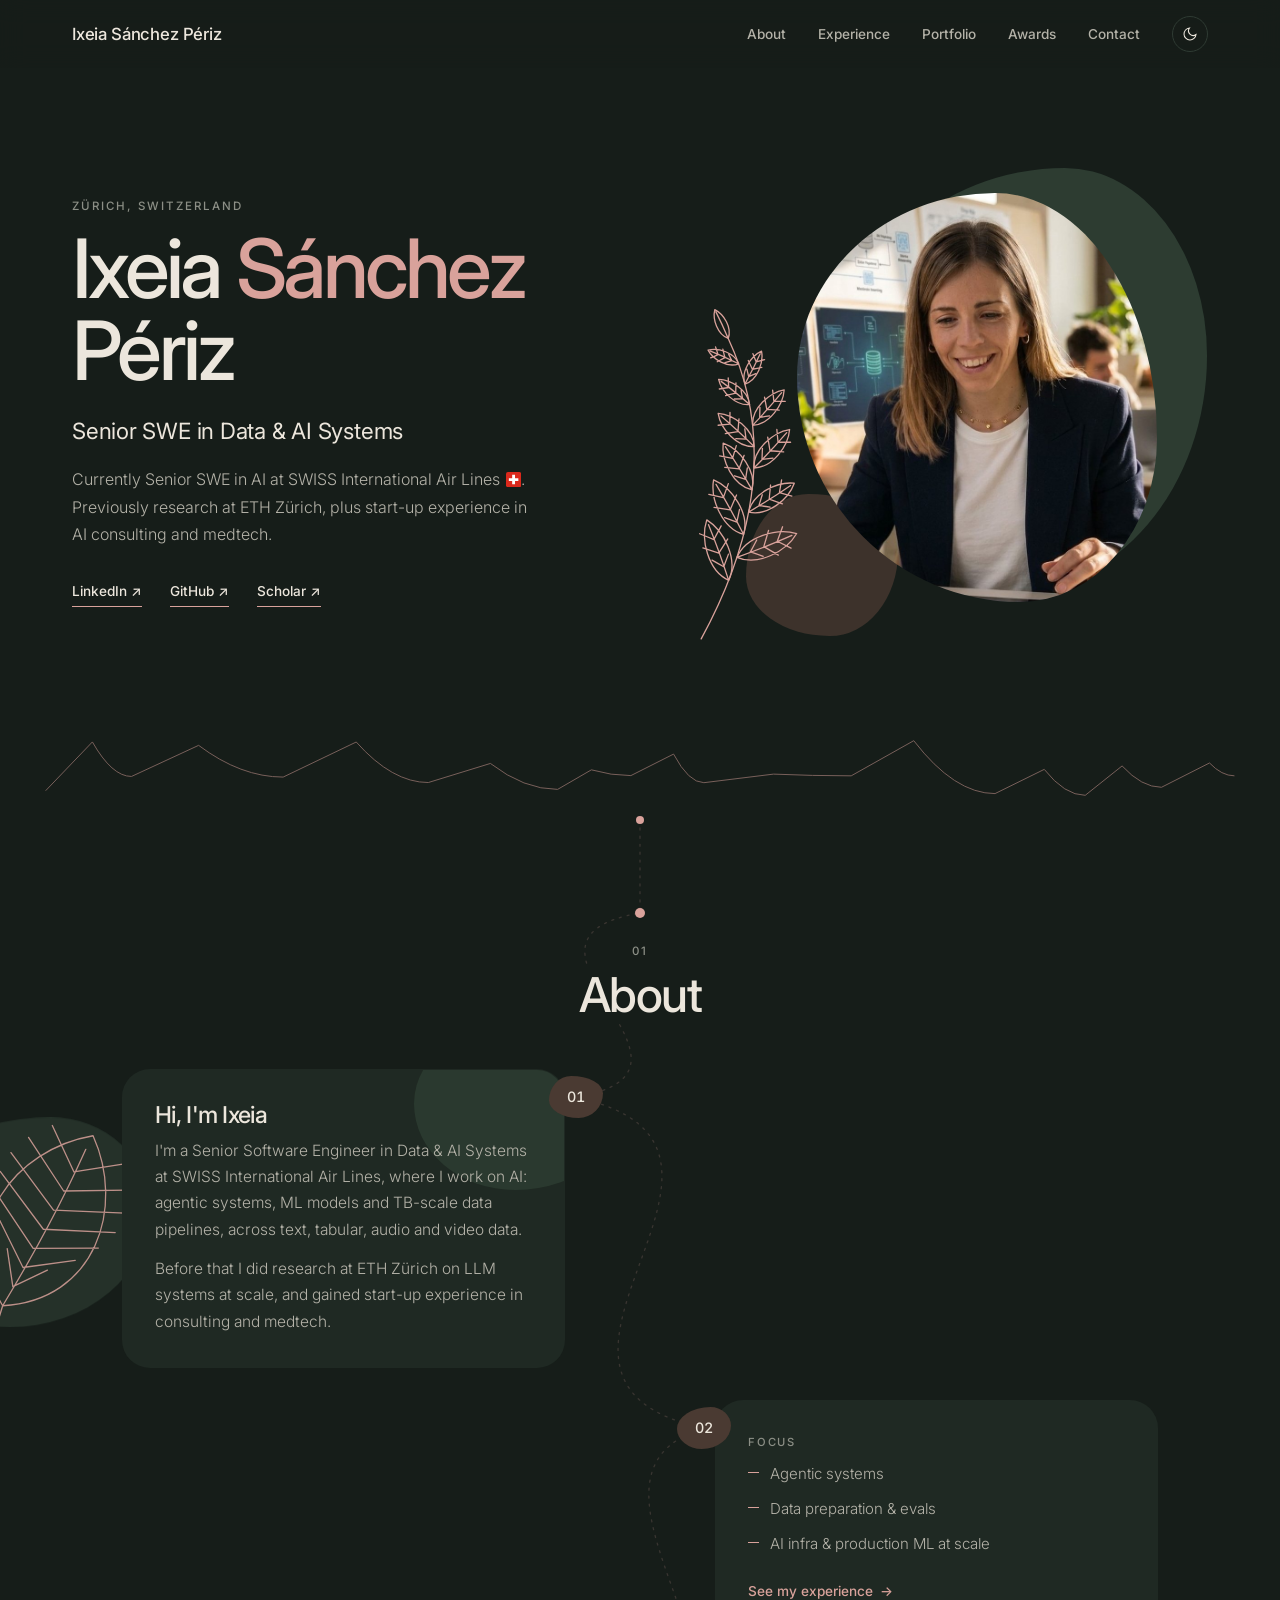
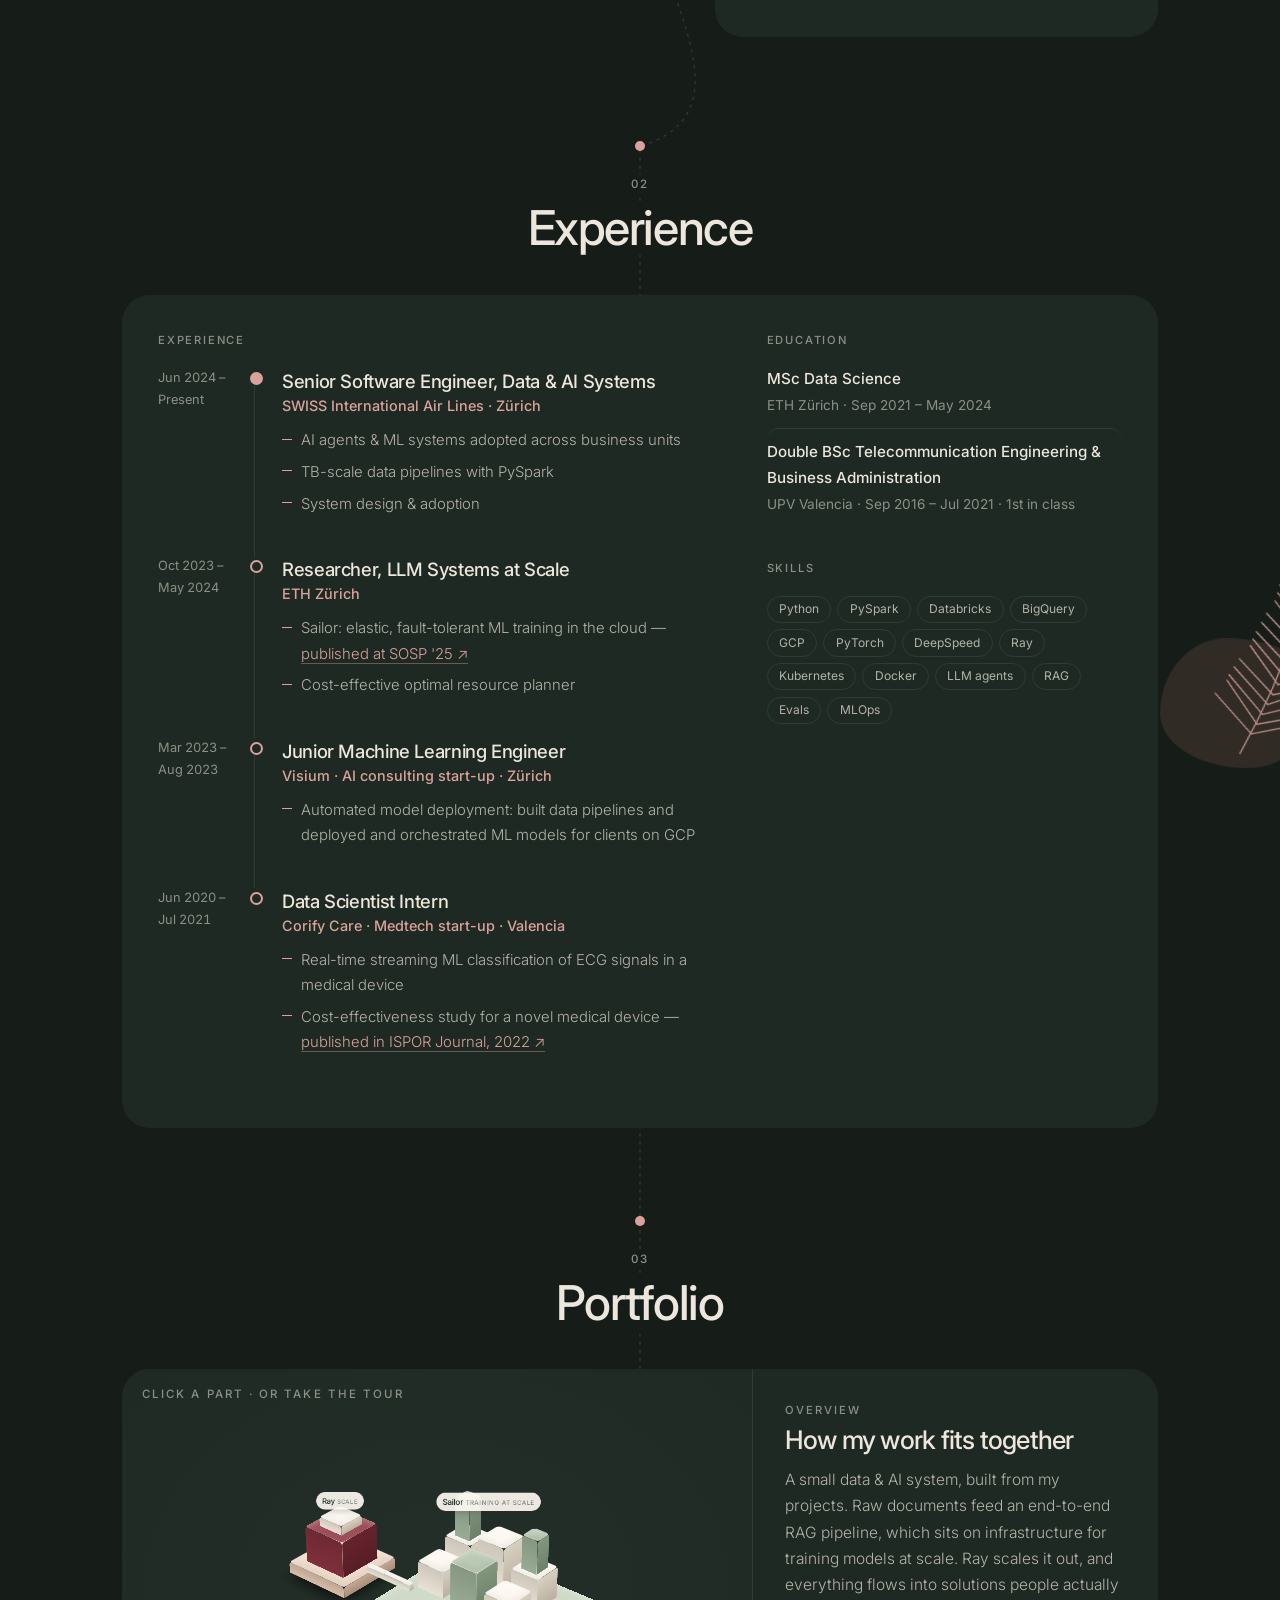
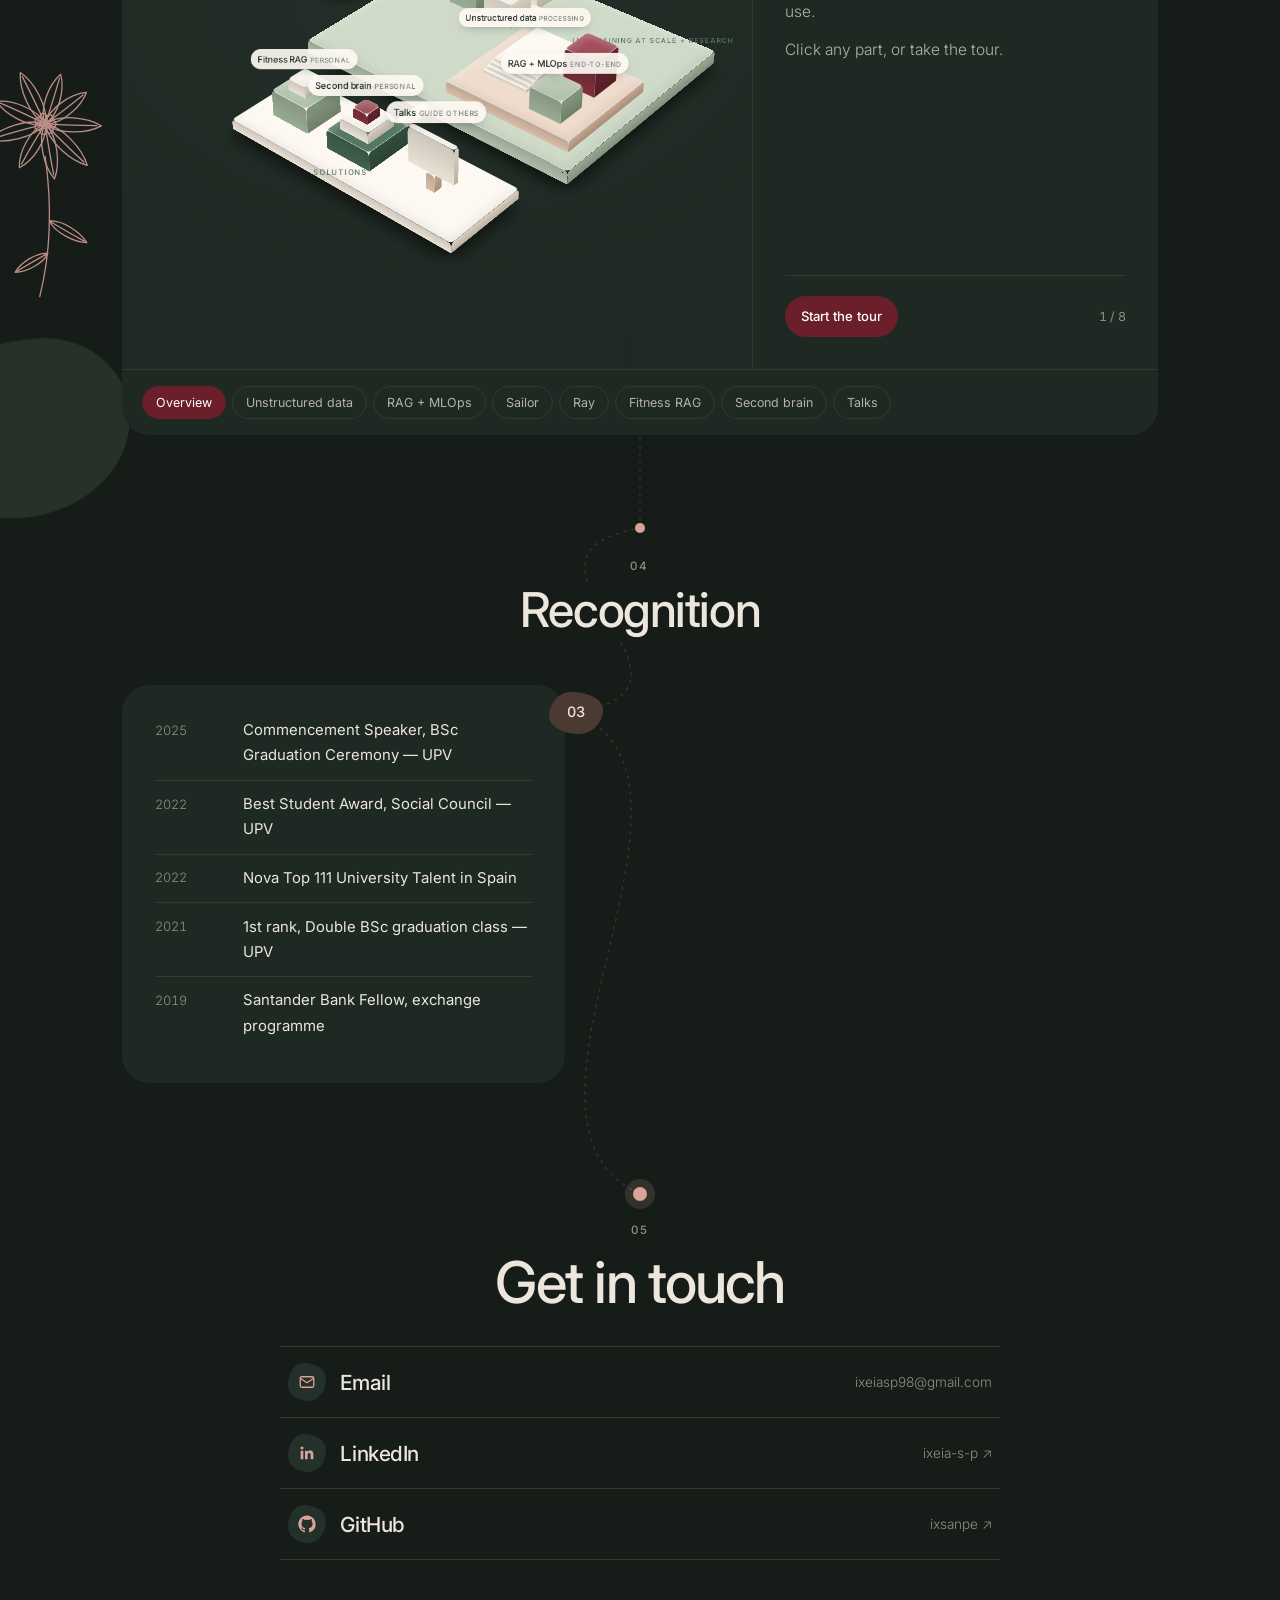
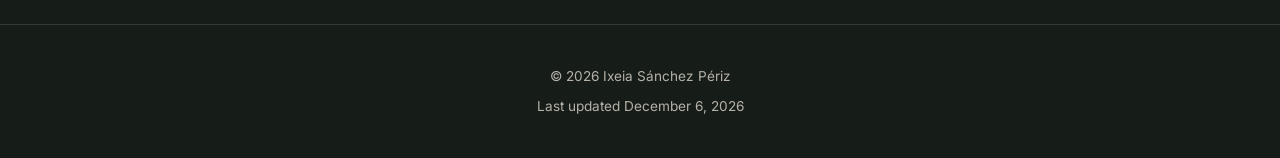
==== index.html @ 3aa832a2 "Use desk photo as profile picture Co-Authored-By: Claude Opus 5.5 <noreply@anthropic.com> Claude-Ses" ====
<!DOCTYPE html>
<html lang="en">
<head>
    <meta charset="UTF-8">
    <meta name="viewport" content="width=device-width, initial-scale=1.0">
    <title>Ixeia Sánchez Périz</title>
    <meta name="description" content="Ixeia Sánchez Périz — Senior Data & AI Engineer. Projects, talks and recognition.">
    <link rel="icon" href="data:image/svg+xml,<svg xmlns='http://www.w3.org/2000/svg' viewBox='0 0 100 100'><rect width='100' height='100' rx='24' fill='%23f1ece4'/><path d='M10 70 Q30 30 50 45 T90 30' fill='none' stroke='%236b1f2a' stroke-width='5' stroke-linecap='round'/><ellipse cx='62' cy='68' rx='22' ry='16' fill='%23b9c7b4'/></svg>">
    <script>
        (function () {
            var t = null;
            try { t = localStorage.getItem('theme'); } catch (e) {}
            if (!t) t = 'dark';
            document.documentElement.setAttribute('data-theme', t);
            document.documentElement.classList.add('js');
        })();
    </script>
    <link rel="stylesheet" href="style.css">
    <link rel="stylesheet" href="system.css">
    <style>
        html, body { overflow-x: clip; }

        /* ---------- Nav ---------- */
        nav ul {
            list-style: none;
            display: flex;
            gap: 2rem;
            align-items: center;
        }

        nav ul a {
            text-decoration: none;
            color: var(--text-muted);
            font-size: 0.85rem;
            font-weight: 500;
            transition: color 0.3s;
        }

        nav ul a:hover { color: var(--accent); }

        .nav-right { display: flex; align-items: center; gap: 2rem; }

        /* ---------- Hero ---------- */
        .hero {
            position: relative;
            max-width: 1200px;
            margin: 0 auto;
            min-height: max(600px, min(92vh, 820px));
            padding: 7.5rem 2rem 8.5rem;
            display: grid;
            grid-template-columns: 1.15fr 0.85fr;
            align-items: center;
            gap: 3rem;
        }

        .hero-text { position: relative; z-index: 2; }

        .hero h1 {
            font-size: clamp(2.8rem, 6.4vw, 5.4rem);
            line-height: 1;
            letter-spacing: -0.045em;
            margin: 0.75rem 0 1.25rem;
        }

        .hero h1 em {
            font-style: normal;
            color: var(--accent);
        }

        .hero .tagline {
            font-size: clamp(1.15rem, 2vw, 1.4rem);
            font-weight: 400;
            color: var(--text);
            margin-bottom: 1rem;
            letter-spacing: -0.01em;
        }

        .flag-ch {
            width: 0.95em;
            height: 0.95em;
            vertical-align: -0.12em;
            margin-left: 0.1em;
        }

        .hero .intro {
            max-width: 460px;
            color: var(--text-muted);
            font-weight: 300;
            margin-bottom: 2rem;
        }

        .text-links {
            display: flex;
            flex-wrap: wrap;
            gap: 0.5rem 1.75rem;
        }

        .text-links a {
            font-size: 0.85rem;
            font-weight: 500;
            text-decoration: none;
            color: var(--text);
            padding-bottom: 3px;
            border-bottom: 1px solid var(--accent);
            transition: color 0.3s, padding 0.3s var(--ease);
        }

        .text-links a:hover { color: var(--accent); padding-bottom: 6px; }

        .portrait-wrap {
            position: relative;
            justify-self: center;
            width: min(360px, 100%);
            aspect-ratio: 0.88;
        }

        .portrait-wrap .blob.back { inset: -6% -14% 4% 10%; }
        .portrait-wrap .blob.sand { width: 42%; height: 34%; left: -14%; bottom: -6%; }

        .portrait {
            position: relative;
            z-index: 1;
            width: 100%;
            height: 100%;
            object-fit: cover;
            object-position: center 35%;
            border-radius: var(--blob-c);
        }

        .portrait-wrap .botanical { z-index: 2; left: -30%; bottom: -8%; height: 82%; }

        .hero-ridge {
            position: absolute;
            left: 0;
            right: 0;
            bottom: 1.25rem;
            height: 64px;
            width: 100%;
            color: var(--line);
            opacity: 0.5;
        }

        /* ---------- Trail ---------- */
        .trail {
            position: relative;
            max-width: 1100px;
            margin: 0 auto;
            padding: 1rem 2rem 2rem;
        }

        .trail-svg {
            position: absolute;
            inset: 0;
            width: 100%;
            height: 100%;
            pointer-events: none;
            overflow: visible;
            z-index: 0;
        }

        .trail-ghost { fill: none; stroke: var(--line); stroke-opacity: 0.18; stroke-width: 1.3; stroke-dasharray: 2 6; stroke-linecap: round; }
        .trail-line { fill: none; stroke: var(--line); stroke-width: 1.5; stroke-linecap: round; }
        .trail-tip { fill: var(--line); }

        /* Section header */
        .stage {
            position: relative;
            z-index: 1;
            text-align: center;
            padding: 4.5rem 0 2rem;
        }

        .stage .pin {
            display: block;
            width: 10px;
            height: 10px;
            margin: 0 auto 1.1rem;
            border-radius: 50%;
            background: var(--line);
        }

        .stage .eyebrow,
        .stage h2 {
            background: var(--bg);
            padding: 0 0.75rem;
            position: relative;
        }

        .stage .eyebrow { display: inline-block; margin-bottom: 0.4rem; }

        .stage h2 {
            display: table;
            margin: 0 auto;
            font-size: clamp(2.1rem, 4vw, 3rem);
        }

        /* Waypoints */
        .waypoint {
            position: relative;
            z-index: 1;
            display: grid;
            grid-template-columns: 1fr 1fr;
            column-gap: 150px;
            margin: 1rem 0 2rem;
        }

        .waypoint .card { grid-column: 1; }
        .waypoint.right .card { grid-column: 2; }

        .waypoint .pin {
            position: absolute;
            top: 1.75rem;
            left: calc(50% - 64px);
            transform: translate(-50%, -50%);
            width: 54px;
            height: 42px;
            display: flex;
            align-items: center;
            justify-content: center;
            background: var(--shape-sand);
            border-radius: var(--blob-b);
            font-size: 0.9rem;
            font-weight: 500;
            font-variant-numeric: tabular-nums;
            color: var(--text);
            z-index: 2;
            transition: background-color 0.5s, transform 0.5s var(--ease);
        }

        .waypoint.right .pin { left: calc(50% + 64px); border-radius: var(--blob-a); }

        .waypoint .pin.reached {
            background: var(--shape-sage);
            transform: translate(-50%, -50%) rotate(-6deg);
        }

        .card {
            position: relative;
            background: var(--surface);
            border: 1px solid transparent;
            border-radius: var(--radius-lg);
            padding: 2rem;
            --rx: 0deg;
            --ry: 0deg;
            --lift: 0px;
            transform: perspective(1000px) rotateX(var(--rx)) rotateY(var(--ry)) translateY(var(--lift));
            transition: border-color 0.4s, box-shadow 0.5s var(--ease), transform 0.5s var(--ease), opacity 0.9s var(--ease), filter 0.9s var(--ease);
            will-change: transform;
        }

        /* Hover: lift, tilt toward the cursor (JS sets --rx/--ry), soft spotlight */
        .card::after {
            content: "";
            position: absolute;
            inset: 0;
            border-radius: inherit;
            pointer-events: none;
            background: radial-gradient(380px circle at var(--mx, 50%) var(--my, 0%), color-mix(in srgb, var(--shape-sage) 45%, transparent), transparent 65%);
            opacity: 0;
            transition: opacity 0.4s;
            z-index: 0;
        }

        .card > *:not(.blob) { position: relative; z-index: 1; }

        .card:hover {
            --lift: -6px;
            border-color: var(--border);
            box-shadow: 0 18px 40px -18px rgba(31, 45, 36, 0.25);
        }

        [data-theme="dark"] .card:hover { box-shadow: 0 18px 40px -18px rgba(0, 0, 0, 0.6); }
        .card:hover::after { opacity: 1; }

        .card.feature .blob { transition: transform 1.2s var(--ease); }
        .card.feature:hover .blob { transform: translate(-18px, 14px) scale(1.12) rotate(-8deg); }

        .card img { transition: transform 0.8s var(--ease), filter 0.6s; }
        .card:hover img { transform: scale(1.025); }

        .tech-tag { transition: border-color 0.3s, color 0.3s, transform 0.3s var(--ease); }
        .tech-tag:hover { border-color: var(--accent) !important; color: var(--accent) !important; transform: translateY(-2px); }

        .waypoint:hover .pin { transform: translate(-50%, -50%) scale(1.15) rotate(8deg); }

        /* Scroll: cards glide in from their side, then their content follows */
        .js .waypoint .card {
            opacity: 0;
            filter: blur(6px);
            transform: perspective(1000px) translate3d(-70px, 30px, 0) rotate(-2.5deg);
        }

        .js .waypoint.right .card { transform: perspective(1000px) translate3d(70px, 30px, 0) rotate(2.5deg); }

        .js .waypoint.in-view .card {
            opacity: 1;
            filter: none;
            transform: perspective(1000px) rotateX(var(--rx)) rotateY(var(--ry)) translateY(var(--lift));
        }

        .js .waypoint .card > *:not(.blob) {
            opacity: 0;
            transform: translateY(14px);
            transition: opacity 0.7s var(--ease), transform 0.7s var(--ease);
        }

        .js .waypoint.in-view .card > *:not(.blob) { opacity: 1; transform: none; }
        .js .waypoint.in-view .card > *:nth-child(2) { transition-delay: 0.15s; }
        .js .waypoint.in-view .card > *:nth-child(3) { transition-delay: 0.22s; }
        .js .waypoint.in-view .card > *:nth-child(4) { transition-delay: 0.29s; }
        .js .waypoint.in-view .card > *:nth-child(5) { transition-delay: 0.36s; }
        .js .waypoint.in-view .card > *:nth-child(n+6) { transition-delay: 0.43s; }

        /* Pin pops when the line reaches it */
        @keyframes pop {
            0% { transform: translate(-50%, -50%) scale(1); }
            45% { transform: translate(-50%, -50%) scale(1.35) rotate(-10deg); }
            100% { transform: translate(-50%, -50%) rotate(-6deg); }
        }

        .waypoint .pin.reached { animation: pop 0.6s var(--ease); }

        .stage h2, .summit h2 { transition: letter-spacing 1s var(--ease), opacity 1s var(--ease); }
        .js .stage:not(.in-view) h2, .js .summit:not(.in-view) h2 { opacity: 0; letter-spacing: 0.05em; }

        /* Margin plants sway gently; JS adds parallax via `translate` */
        @keyframes sway { 0%, 100% { rotate: -2deg; } 50% { rotate: 2.5deg; } }
        .trail > .botanical { animation: sway 7s ease-in-out infinite; transform-origin: 50% 100%; }
        .trail > .botanical:nth-of-type(odd) { animation-duration: 9s; animation-delay: -3s; }
        .portrait-wrap .botanical { animation: sway 8s ease-in-out infinite; transform-origin: 50% 100%; }
        .trail > .blob, .trail > .botanical { will-change: translate; }

        .card-top {
            display: flex;
            flex-wrap: wrap;
            justify-content: space-between;
            align-items: center;
            gap: 0.5rem;
            margin-bottom: 0.6rem;
        }

        .card-top .eyebrow { margin: 0; }

        .card h3 {
            font-size: 1.45rem;
            margin-bottom: 0.6rem;
        }

        .card p {
            color: var(--text-muted);
            font-weight: 300;
            font-size: 0.97rem;
        }

        .card p + p { margin-top: 0.8rem; }
        .card p.eyebrow { font-size: 0.7rem; font-weight: 500; color: var(--text-subtle); margin-bottom: 0.5rem; }
        .card strong { color: var(--text); font-weight: 500; }

        .card h4 {
            font-size: 0.7rem;
            font-weight: 500;
            letter-spacing: 0.16em;
            text-transform: uppercase;
            color: var(--text-subtle);
            margin: 1.25rem 0 0.25rem;
        }

        .card h4:first-child { margin-top: 0; }

        .card ul { list-style: none; }

        .card ul li {
            position: relative;
            padding: 0.3rem 0 0.3rem 1.4rem;
            color: var(--text-muted);
            font-weight: 300;
            font-size: 0.94rem;
        }

        .card ul li::before {
            content: "";
            position: absolute;
            left: 0;
            top: 1rem;
            width: 0.7rem;
            height: 1px;
            background: var(--accent);
        }

        .card img {
            display: block;
            width: 100%;
            aspect-ratio: 16 / 9;
            object-fit: cover;
            border-radius: var(--radius-md);
            margin-bottom: 1.1rem;
        }

        .card.feature { overflow: hidden; }

        .card.feature .blob {
            width: 220px;
            height: 180px;
            right: -70px;
            top: -60px;
            opacity: 0.55;
        }

        .card.feature > *:not(.blob) { position: relative; z-index: 1; }

        .tech-tags { display: flex; flex-wrap: wrap; gap: 0.45rem; margin: 1.1rem 0; }
        .tech-tag { padding: 0.15rem 0.75rem; font-size: 0.75rem; }

        .card-links { display: flex; flex-wrap: wrap; gap: 1.5rem; }

        .read-more {
            display: inline-flex;
            align-items: center;
            gap: 0.45rem;
            font-size: 0.85rem;
            font-weight: 500;
            text-decoration: none;
            color: var(--accent);
            transition: gap 0.3s var(--ease);
        }

        .read-more:hover { gap: 0.8rem; }

        .video-thumb { position: relative; display: block; }

        .video-thumb .play {
            position: absolute;
            top: calc(50% - 0.55rem);
            left: 50%;
            transform: translate(-50%, -50%);
            width: 54px;
            height: 54px;
            border-radius: 50%;
            background: color-mix(in srgb, var(--cream-50) 88%, transparent);
            display: flex;
            align-items: center;
            justify-content: center;
            color: var(--wine-700);
        }

        .log { list-style: none; }

        .card .log li {
            display: grid;
            grid-template-columns: 76px 1fr;
            gap: 0.75rem;
            padding: 0.7rem 0;
            border-top: 1px solid var(--border);
            font-size: 0.93rem;
        }

        .card .log li:first-child { border-top: none; padding-top: 0; }
        .card .log li::before { display: none; }
        .log time { font-size: 0.8rem; color: var(--text-subtle); font-variant-numeric: tabular-nums; padding-top: 0.1rem; }
        .log span { color: var(--text); font-weight: 400; }

        /* Margin decorations */
        .trail > .blob { opacity: 0.5; }
        .trail > .botanical { opacity: 0.85; }

        /* ---------- Contact ---------- */
        .summit {
            position: relative;
            z-index: 1;
            max-width: 720px;
            margin: 0 auto;
            padding: 4.5rem 0 2rem;
            text-align: center;
        }

        .summit .pin {
            display: block;
            width: 14px;
            height: 14px;
            margin: 0 auto 1.25rem;
            border-radius: 50%;
            background: var(--line);
            box-shadow: 0 0 0 8px color-mix(in srgb, var(--line) 15%, transparent);
        }

        .summit h2 {
            font-size: clamp(2.4rem, 5vw, 3.6rem);
            display: table;
            margin: 0 auto 2rem;
            background: var(--bg);
            padding: 0 0.75rem;
        }

        .contact-list {
            list-style: none;
            text-align: left;
            border-top: 1px solid var(--border);
        }

        .contact-list a {
            display: flex;
            justify-content: space-between;
            align-items: baseline;
            gap: 1rem;
            padding: 1rem 0.5rem;
            border-bottom: 1px solid var(--border);
            text-decoration: none;
            color: var(--text);
            transition: padding 0.4s var(--ease), color 0.3s;
        }

        .contact-list a:hover { padding-left: 1.25rem; color: var(--accent); }
        .contact-list .c-icon {
            width: 38px;
            height: 38px;
            flex-shrink: 0;
            display: inline-flex;
            align-items: center;
            justify-content: center;
            border-radius: var(--blob-b);
            background: var(--shape-sage-soft);
            color: var(--accent);
            transition: transform 0.4s var(--ease), background-color 0.3s, color 0.3s;
        }

        .contact-list .c-icon svg { width: 18px; height: 18px; }
        .contact-list a:hover .c-icon { transform: rotate(-8deg) scale(1.08); background: var(--accent); color: var(--bg); }
        .contact-list a { align-items: center; }

        .contact-list .c-label {
            display: inline-flex;
            align-items: center;
            gap: 0.9rem; font-size: 1.3rem; font-weight: 500; letter-spacing: -0.02em; }
        .contact-list .meta { font-size: 0.85rem; color: var(--text-subtle); font-weight: 300; }

        /* ---------- Experience (CV) ---------- */
        .cv {
            position: relative;
            z-index: 1;
            display: grid;
            grid-template-columns: minmax(0, 1.6fr) minmax(240px, 1fr);
            gap: 2.5rem;
            background: var(--surface);
            border-radius: var(--radius-lg);
            padding: 2.25rem;
            margin: 0.5rem 0 1rem;
        }

        .cv h4 {
            font-size: 0.7rem;
            font-weight: 500;
            letter-spacing: 0.16em;
            text-transform: uppercase;
            color: var(--text-subtle);
            margin-bottom: 1rem;
        }

        .cv-side h4:not(:first-child) { margin-top: 2rem; }

        .timeline { list-style: none; position: relative; }

        .timeline > li {
            display: grid;
            grid-template-columns: 84px 1fr;
            gap: 1.25rem;
            position: relative;
            padding-bottom: 1.6rem;
        }

        .timeline > li::before {
            content: "";
            position: absolute;
            left: 96px;
            top: 0.55rem;
            bottom: -0.2rem;
            width: 1px;
            background: var(--border);
        }

        .timeline > li:last-child::before { display: none; }

        .timeline > li::after {
            content: "";
            position: absolute;
            left: 92px;
            top: 0.4rem;
            width: 9px;
            height: 9px;
            border-radius: 50%;
            background: var(--surface);
            border: 2px solid var(--line);
        }

        .timeline > li:first-child::after { background: var(--line); }

        .timeline .when {
            font-size: 0.8rem;
            color: var(--text-subtle);
            font-variant-numeric: tabular-nums;
            padding-top: 0.1rem;
        }

        .timeline .what { padding-left: 1.25rem; }
        .timeline h3 { font-size: 1.15rem; letter-spacing: -0.02em; margin-bottom: 0.15rem; }
        .timeline .org { color: var(--accent); font-size: 0.9rem; font-weight: 500; margin-bottom: 0.4rem; }

        .timeline ul { list-style: none; }

        .timeline ul li {
            position: relative;
            padding: 0.2rem 0 0.2rem 1.2rem;
            color: var(--text-muted);
            font-weight: 300;
            font-size: 0.93rem;
        }

        .timeline ul li::before {
            content: "";
            position: absolute;
            left: 0;
            top: 0.85rem;
            width: 0.6rem;
            height: 1px;
            background: var(--accent);
        }

        .cv-list { list-style: none; }
        .cv-list li { padding: 0.6rem 0; border-top: 1px solid var(--border); }
        .cv-list li:first-child { border-top: none; padding-top: 0; }
        .cv-list strong { display: block; font-weight: 500; font-size: 0.95rem; }
        .cv-list span { font-size: 0.85rem; color: var(--text-subtle); }

        .cv .tech-tags { display: flex; flex-wrap: wrap; gap: 0.4rem; }
        .cv .tech-tag { padding: 0.15rem 0.7rem; font-size: 0.75rem; }

        @media (max-width: 860px) {
            .cv { grid-template-columns: 1fr; padding: 1.5rem; gap: 1.5rem; margin-left: 3.25rem; }
            .timeline > li { grid-template-columns: 1fr; gap: 0.2rem; padding-left: 1.4rem; }
            .timeline > li::before { left: 4px; top: 0.6rem; }
            .timeline > li::after { left: 0; }
            .timeline .what { padding-left: 0; }
        }

        .timeline .org a, .timeline ul a { color: var(--accent); text-decoration: none; border-bottom: 1px solid color-mix(in srgb, var(--accent) 40%, transparent); }
        .timeline ul a:hover { border-bottom-color: var(--accent); }

        /* Experience motion: items reveal on scroll, react on hover */
        .timeline > li .what,
        .cv-list li {
            border-radius: 12px;
            transition: transform 0.45s var(--ease), background-color 0.4s;
        }

        .timeline > li .what { margin-left: -0.25rem; padding: 0.35rem 0.75rem 0.5rem 1.5rem; }

        .timeline > li:hover .what {
            transform: translateX(8px);
            background: color-mix(in srgb, var(--shape-sage-soft) 70%, transparent);
        }

        .timeline > li:hover h3 { color: var(--accent); }
        .timeline h3 { transition: color 0.3s; }

        .timeline > li::after { transition: transform 0.4s var(--ease), background-color 0.3s; }
        .timeline > li:hover::after { transform: scale(1.5); background: var(--line); }

        .cv-list li:hover { transform: translateX(6px); }
        .cv .tech-tag { transition: border-color 0.3s, color 0.3s, transform 0.3s var(--ease); }
        .cv .tech-tag:hover { border-color: var(--accent) !important; color: var(--accent) !important; transform: translateY(-2px); }

        .cv { transition: box-shadow 0.5s var(--ease); }
        .cv:hover { box-shadow: 0 18px 40px -22px rgba(0, 0, 0, 0.35); }

        .js .cv .timeline > li,
        .js .cv .cv-side > * {
            opacity: 0;
            transform: translateY(18px);
            transition: opacity 0.8s var(--ease), transform 0.8s var(--ease);
        }

        .js .cv.in-view .timeline > li,
        .js .cv.in-view .cv-side > * { opacity: 1; transform: none; }

        .js .cv.in-view .timeline > li:nth-child(2) { transition-delay: 0.12s; }
        .js .cv.in-view .timeline > li:nth-child(3) { transition-delay: 0.24s; }
        .js .cv.in-view .timeline > li:nth-child(4) { transition-delay: 0.36s; }
        .js .cv.in-view .cv-side > *:nth-child(2) { transition-delay: 0.2s; }
        .js .cv.in-view .cv-side > *:nth-child(3) { transition-delay: 0.3s; }
        .js .cv.in-view .cv-side > *:nth-child(4) { transition-delay: 0.4s; }

        @media (max-width: 860px) {
            .timeline > li .what { padding-left: 0.75rem; margin-left: -0.75rem; }
        }

        /* ---------- Route map index ---------- */
        .route-map {
            position: fixed;
            right: 1.25rem;
            bottom: 1.25rem;
            z-index: 950;
            width: 236px;
            padding: 0.85rem 0.85rem 0.6rem;
            background: color-mix(in srgb, var(--surface) 92%, transparent);
            backdrop-filter: blur(10px);
            -webkit-backdrop-filter: blur(10px);
            border: 1px solid var(--border);
            border-radius: var(--radius-lg);
            box-shadow: 0 16px 40px -20px rgba(31, 45, 36, 0.35);
            transition: transform 0.5s var(--ease), opacity 0.5s var(--ease);
        }

        .route-map-head {
            display: flex;
            justify-content: space-between;
            align-items: baseline;
            margin-bottom: 0.2rem;
        }

        .route-map-head .eyebrow { margin: 0; }
        .route-map-head span:last-child { font-size: 0.72rem; color: var(--text-subtle); font-variant-numeric: tabular-nums; }

        .route-map svg { display: block; width: 100%; height: auto; overflow: visible; }
        .route-map .rm-land { fill: var(--shape-sage-soft); }
        .route-map .rm-contour { fill: none; stroke: var(--shape-sage); stroke-width: 1; }
        .route-map .rm-path { fill: none; stroke: var(--line); stroke-opacity: 0.35; stroke-width: 1.5; stroke-dasharray: 2 4; stroke-linecap: round; }
        .route-map .rm-walked { fill: none; stroke: var(--line); stroke-width: 2; stroke-linecap: round; }
        .route-map .rm-me { fill: var(--line); }
        .route-map .rm-me-ring { fill: none; stroke: var(--line); animation: rmring 1.8s var(--ease) infinite; transform-box: fill-box; transform-origin: center; }
        @keyframes rmring { from { opacity: 0.6; transform: scale(1); } to { opacity: 0; transform: scale(2.6); } }

        .route-map .rm-stop { cursor: pointer; }
        .route-map .rm-stop circle { fill: var(--surface); stroke: var(--text-subtle); stroke-width: 1.5; transition: fill 0.3s, stroke 0.3s, r 0.3s; }
        .route-map .rm-stop text { font-family: var(--font-body); font-size: 9.5px; font-weight: 500; fill: var(--text-muted); transition: fill 0.3s; }
        .route-map .rm-stop.done circle { fill: var(--shape-sand); stroke: var(--line); }
        .route-map .rm-stop.current circle { fill: var(--line); stroke: var(--line); r: 5.5; }
        .route-map .rm-stop.current text { fill: var(--text); }
        .route-map .rm-stop:hover text, .route-map .rm-stop:focus text { fill: var(--accent); }
        .route-map .rm-stop:focus { outline: none; }
        .route-map .rm-stop:focus-visible circle { stroke: var(--accent); stroke-width: 2.5; }

        .route-map-toggle { display: none; }

        @media (min-width: 861px) {
            .route-map:not(.show) { opacity: 0; transform: translateY(16px); pointer-events: none; }
        }

        @media (max-width: 860px) {
            .route-map { right: 0.75rem; bottom: 0.75rem; width: 220px; transform-origin: bottom right; }
            .route-map:not(.open) { transform: scale(0.2); opacity: 0; pointer-events: none; }
            .route-map-toggle {
                display: flex;
                position: fixed;
                right: 0.9rem;
                bottom: 0.9rem;
                z-index: 960;
                width: 46px;
                height: 46px;
                align-items: center;
                justify-content: center;
                border-radius: 50%;
                border: 1px solid var(--border);
                background: var(--surface);
                color: var(--accent);
                box-shadow: 0 10px 30px -12px rgba(31, 45, 36, 0.4);
                cursor: pointer;
            }
            .route-map.open + .route-map-toggle { bottom: calc(0.9rem + 200px); }
        }

        /* ---------- Responsive ---------- */
        @media (max-width: 1100px) {
            .trail > .blob, .trail > .botanical { display: none; }
        }

        @media (max-width: 860px) {
            nav ul { display: none; }

            .hero {
                grid-template-columns: 1fr;
                padding: 6.5rem 1.25rem 7rem;
                gap: 2.5rem;
                min-height: 0;
            }

            .portrait-wrap { width: min(260px, 75%); grid-row: 1; }

            .trail { padding: 1rem 1rem 1rem 0; }

            .stage { text-align: left; padding: 3.5rem 0 1.25rem 3.25rem; }
            .stage .pin { position: absolute; left: 24px; top: 3.95rem; margin: 0; transform: translateX(-50%); }
            .stage h2 { margin: 0; }
            .stage .eyebrow, .stage h2 { padding: 0; }

            .waypoint { grid-template-columns: 1fr; padding-left: 3.25rem; margin: 0.75rem 0 1.25rem; }
            .waypoint .card, .waypoint.right .card { grid-column: 1; }
            .waypoint .pin, .waypoint.right .pin { left: 24px; width: 40px; height: 32px; font-size: 0.8rem; }

            .card { padding: 1.5rem; }

            .summit { padding: 3.5rem 1rem 1rem 3.25rem; text-align: left; }
            .summit .pin { position: absolute; left: 24px; top: 3.9rem; margin: 0; transform: translateX(-50%); }
            .summit h2 { margin: 0 0 1.5rem; padding: 0; }
        }
    </style>
</head>
<body>
    <nav>
        <div class="container">
            <a href="#top" class="logo">Ixeia Sánchez Périz</a>
            <div class="nav-right">
                <ul>
                    <li><a href="#about">About</a></li>
                    <li><a href="#experience">Experience</a></li>
                    <li><a href="#work">Portfolio</a></li>
                    <li><a href="#recognition-stage">Awards</a></li>
                    <li><a href="#contact">Contact</a></li>
                </ul>
                <button id="darkModeToggle" class="dark-mode-toggle" aria-label="Toggle dark mode">
                    <svg class="sun-icon" viewBox="0 0 24 24" fill="none" stroke="currentColor" stroke-width="1.6" stroke-linecap="round">
                        <circle cx="12" cy="12" r="4"/>
                        <path d="M12 2v2m0 16v2M4.93 4.93l1.41 1.41m11.32 11.32l1.41 1.41M2 12h2m16 0h2M4.93 19.07l1.41-1.41m11.32-11.32l1.41-1.41"/>
                    </svg>
                    <svg class="moon-icon" viewBox="0 0 24 24" fill="none" stroke="currentColor" stroke-width="1.6" style="display: none;">
                        <path d="M21 12.79A9 9 0 1 1 11.21 3 7 7 0 0 0 21 12.79z"/>
                    </svg>
                </button>
            </div>
        </div>
    </nav>

    <!-- Hero -->
    <header class="hero" id="top">
        <div class="hero-text">
            <p class="eyebrow">Zürich, Switzerland</p>
            <h1>Ixeia <em>Sánchez</em> Périz</h1>
            <p class="tagline">Senior SWE in Data &amp; AI Systems</p>
            <p class="intro">Currently Senior SWE in AI at SWISS International <span style="white-space:nowrap">Air Lines <svg class="flag-ch" viewBox="0 0 32 32" role="img" aria-label="Swiss flag"><rect width="32" height="32" rx="4" fill="#da291c"/><path d="M13 6h6v7h7v6h-7v7h-6v-7H6v-6h7z" fill="#fff"/></svg>.</span> Previously research at ETH Zürich, plus start-up experience in AI consulting and medtech.</p>
            <div class="text-links">
                <a href="https://www.linkedin.com/in/ixeia-s-p/" target="_blank" rel="noopener">LinkedIn ↗</a>
                <a href="https://github.com/ixsanpe" target="_blank" rel="noopener">GitHub ↗</a>
                <a href="https://scholar.google.com/citations?user=iWlPeUYAAAAJ&hl=en" target="_blank" rel="noopener">Scholar ↗</a>
            </div>
        </div>
        <div class="portrait-wrap">
            <span class="blob back"></span>
            <span class="blob sand"></span>
            <img src="assets/profile_desk.jpg" alt="Ixeia Sánchez Périz at her desk with data pipeline diagrams in the background" class="portrait">
            <svg class="botanical" data-kind="fern" data-seed="3" data-opts='{"length":340,"leaves":11,"leafLen":80,"bend":0.3,"veins":3}' aria-hidden="true"></svg>
        </div>
        <svg class="hero-ridge botanical" data-kind="ridge" data-seed="11" data-opts='{"width":1200,"height":80}' data-stroke="1" preserveAspectRatio="none" aria-hidden="true"></svg>
    </header>

    <main class="trail" id="trail">
        <svg class="trail-svg" aria-hidden="true">
            <path class="trail-ghost"/>
            <path class="trail-line"/>
            <circle class="trail-tip" r="4"/>
        </svg>

        <!-- margin decorations -->
        <span class="blob" style="width:260px; height:210px; left:-200px; top:6%"></span>
        <svg class="botanical" data-kind="leaf" data-seed="5" data-opts='{"size":220}' style="left:-150px; top:7%; height:260px" aria-hidden="true"></svg>
        <span class="blob sand" style="width:160px; height:130px; right:-130px; top:32%"></span>
        <svg class="botanical" data-kind="pine" data-seed="9" data-opts='{"length":300}' style="right:-110px; top:31%; height:300px; transform:rotate(18deg)" aria-hidden="true"></svg>
        <span class="blob" style="width:220px; height:180px; left:-180px; top:62%"></span>
        <svg class="botanical" data-kind="edelweiss" data-seed="4" data-opts='{"size":50}' style="left:-110px; top:61%; height:240px" aria-hidden="true"></svg>

        <!-- ===== About ===== -->
        <header class="stage" id="about">
            <span class="pin marker"></span>
            <p class="eyebrow">01</p>
            <h2>About</h2>
        </header>

        <div class="waypoint left">
            <span class="pin marker">01</span>
            <article class="card feature">
                <span class="blob"></span>
                <h3>Hi, I'm Ixeia</h3>
                <p>I'm a Senior Software Engineer in Data &amp; AI Systems at SWISS International Air Lines, where I work on AI: agentic systems, ML models and TB-scale data pipelines, across text, tabular, audio and video data.</p>
                <p>Before that I did research at ETH Zürich on LLM systems at scale, and gained start-up experience in consulting and medtech.</p>
            </article>
        </div>

        <div class="waypoint right">
            <span class="pin marker">02</span>
            <article class="card">
                <h4>Focus</h4>
                <ul>
                    <li>Agentic systems</li>
                    <li>Data preparation &amp; evals</li>
                    <li>AI infra &amp; production ML at scale</li>
                </ul>
                <p style="margin-top:1rem"><a href="#experience" class="read-more">See my experience <span aria-hidden="true">→</span></a></p>
            </article>
        </div>

        <!-- ===== Experience (CV) ===== -->
        <header class="stage" id="experience">
            <span class="pin marker"></span>
            <p class="eyebrow">02</p>
            <h2>Experience</h2>
        </header>

        <section class="cv" aria-label="Experience and education">
            <div class="cv-main">
                <h4>Experience</h4>
                <ol class="timeline">
                    <li>
                        <div class="when">Jun 2024 –<br>Present</div>
                        <div class="what">
                            <h3>Senior Software Engineer, Data &amp; AI Systems</h3>
                            <p class="org">SWISS International Air Lines · Zürich</p>
                            <ul>
                                <li>AI agents &amp; ML systems adopted across business units</li>
                                <li>TB-scale data pipelines with PySpark</li>
                                <li>System design &amp; adoption</li>
                            </ul>
                        </div>
                    </li>
                    <li>
                        <div class="when">Oct 2023 –<br>May 2024</div>
                        <div class="what">
                            <h3>Researcher, LLM Systems at Scale</h3>
                            <p class="org">ETH Zürich</p>
                            <ul>
                                <li>Sailor: elastic, fault-tolerant ML training in the cloud — <a href="https://dl.acm.org/doi/10.1145/3731569.3764839" target="_blank" rel="noopener">published at SOSP '25 ↗</a></li>
                                <li>Cost-effective optimal resource planner</li>
                            </ul>
                        </div>
                    </li>
                    <li>
                        <div class="when">Mar 2023 –<br>Aug 2023</div>
                        <div class="what">
                            <h3>Junior Machine Learning Engineer</h3>
                            <p class="org">Visium · AI consulting start-up · Zürich</p>
                            <ul>
                                <li>Automated model deployment: built data pipelines and deployed and orchestrated ML models for clients on GCP</li>
                            </ul>
                        </div>
                    </li>
                    <li>
                        <div class="when">Jun 2020 –<br>Jul 2021</div>
                        <div class="what">
                            <h3>Data Scientist Intern</h3>
                            <p class="org">Corify Care · Medtech start-up · Valencia</p>
                            <ul>
                                <li>Real-time streaming ML classification of ECG signals in a medical device</li>
                                <li>Cost-effectiveness study for a novel medical device — <a href="https://www.valueinhealthjournal.com/article/S1098-3015(21)02292-0/pdf" target="_blank" rel="noopener">published in ISPOR Journal, 2022 ↗</a></li>
                            </ul>
                        </div>
                    </li>
                </ol>
            </div>
            <aside class="cv-side">
                <h4>Education</h4>
                <ul class="cv-list">
                    <li><strong>MSc Data Science</strong><span>ETH Zürich · Sep 2021 – May 2024</span></li>
                    <li><strong>Double BSc Telecommunication Engineering &amp; Business Administration</strong><span>UPV Valencia · Sep 2016 – Jul 2021 · 1st in class</span></li>
                </ul>
                <h4>Skills</h4>
                <div class="tech-tags">
                    <span class="tech-tag">Python</span><span class="tech-tag">PySpark</span><span class="tech-tag">Databricks</span><span class="tech-tag">BigQuery</span><span class="tech-tag">GCP</span><span class="tech-tag">PyTorch</span><span class="tech-tag">DeepSpeed</span><span class="tech-tag">Ray</span><span class="tech-tag">Kubernetes</span><span class="tech-tag">Docker</span><span class="tech-tag">LLM agents</span><span class="tech-tag">RAG</span><span class="tech-tag">Evals</span><span class="tech-tag">MLOps</span>
                </div>
            </aside>
        </section>

        <!-- ===== Portfolio (interactive system of projects & talks) ===== -->
        <header class="stage" id="work">
            <span class="pin marker"></span>
            <p class="eyebrow">03</p>
            <h2>Portfolio</h2>
        </header>

        <section class="sys" id="system" aria-label="Interactive portfolio of my projects">
            <div class="sys-stage">
                <p class="eyebrow sys-hint">Click a part · or take the tour</p>
                <div class="sys-scene"></div>
            </div>
            <div class="sys-panel" aria-live="polite">
                <div class="sys-panel-body"></div>
                <div class="sys-tour">
                    <button type="button" class="sys-btn" data-tour="prev">Back</button>
                    <button type="button" class="sys-btn primary" data-tour="next">Start the tour</button>
                    <span class="sys-step"></span>
                </div>
            </div>
            <ul class="sys-legend" aria-label="Parts of the system"></ul>
        </section>

        <!-- ===== Recognition ===== -->
        <header class="stage" id="recognition-stage">
            <span class="pin marker"></span>
            <p class="eyebrow">04</p>
            <h2>Recognition</h2>
        </header>

        <div class="waypoint left" id="recognition">
            <span class="pin marker">03</span>
            <article class="card">
                <ul class="log">
                    <li><time>2025</time><span>Commencement Speaker, BSc Graduation Ceremony — UPV</span></li>
                    <li><time>2022</time><span>Best Student Award, Social Council — UPV</span></li>
                    <li><time>2022</time><span>Nova Top 111 University Talent in Spain</span></li>
                    <li><time>2021</time><span>1st rank, Double BSc graduation class — UPV</span></li>
                    <li><time>2019</time><span>Santander Bank Fellow, exchange programme</span></li>
                </ul>
            </article>
        </div>

        <!-- ===== Contact ===== -->
        <section class="summit" id="contact">
            <span class="pin marker"></span>
            <p class="eyebrow">05</p>
            <h2>Get in touch</h2>
            <ul class="contact-list">
                <li><a href="mailto:ixeiasp98@gmail.com"><span class="c-label"><span class="c-icon" aria-hidden="true"><svg viewBox="0 0 24 24" fill="none" stroke="currentColor" stroke-width="1.7" stroke-linecap="round" stroke-linejoin="round"><rect x="3" y="5" width="18" height="14" rx="2"/><path d="m3 7 9 6 9-6"/></svg></span>Email</span><span class="meta">ixeiasp98@gmail.com</span></a></li>
                <li><a href="https://www.linkedin.com/in/ixeia-s-p/" target="_blank" rel="noopener"><span class="c-label"><span class="c-icon" aria-hidden="true"><svg viewBox="0 0 24 24" fill="currentColor"><path d="M20.45 20.45h-3.56v-5.57c0-1.33-.02-3.04-1.85-3.04-1.85 0-2.14 1.45-2.14 2.94v5.67H9.34V9h3.42v1.56h.05c.48-.9 1.64-1.85 3.37-1.85 3.6 0 4.27 2.37 4.27 5.46v6.28zM5.34 7.43a2.06 2.06 0 1 1 0-4.13 2.06 2.06 0 0 1 0 4.13zM7.12 20.45H3.56V9h3.56v11.45z"/></svg></span>LinkedIn</span><span class="meta">ixeia-s-p ↗</span></a></li>
                <li><a href="https://github.com/ixsanpe" target="_blank" rel="noopener"><span class="c-label"><span class="c-icon" aria-hidden="true"><svg viewBox="0 0 24 24" fill="currentColor"><path d="M12 .5C5.65.5.5 5.65.5 12c0 5.08 3.29 9.39 7.86 10.91.58.1.79-.25.79-.56v-2c-3.2.7-3.87-1.36-3.87-1.36-.52-1.33-1.28-1.69-1.28-1.69-1.04-.71.08-.7.08-.7 1.15.08 1.76 1.19 1.76 1.19 1.03 1.76 2.69 1.25 3.35.96.1-.74.4-1.25.73-1.54-2.55-.29-5.24-1.28-5.24-5.68 0-1.26.45-2.28 1.19-3.08-.12-.29-.52-1.46.11-3.05 0 0 .97-.31 3.17 1.18a11 11 0 0 1 5.77 0c2.2-1.49 3.17-1.18 3.17-1.18.63 1.59.23 2.76.11 3.05.74.8 1.19 1.82 1.19 3.08 0 4.41-2.69 5.38-5.25 5.67.41.36.78 1.06.78 2.14v3.17c0 .31.21.67.8.56A11.5 11.5 0 0 0 23.5 12C23.5 5.65 18.35.5 12 .5z"/></svg></span>GitHub</span><span class="meta">ixsanpe ↗</span></a></li>
            </ul>
        </section>
    </main>

    <!-- Route map index -->
    <aside class="route-map" id="routeMap" aria-label="Page index">
        <div class="route-map-head"><span class="eyebrow">Route</span><span id="rmPct">0%</span></div>
        <svg viewBox="0 0 220 150" role="list">
            <path class="rm-land" d="M12 132 C4 96 22 58 58 44 C88 32 104 10 146 8 C190 6 214 30 212 66 C210 104 186 140 132 144 C84 148 22 150 12 132 Z"/>
            <ellipse class="rm-contour" cx="186" cy="34" rx="16" ry="11"/>
            <ellipse class="rm-contour" cx="180" cy="42" rx="32" ry="22"/>
            <ellipse class="rm-contour" cx="170" cy="54" rx="52" ry="36"/>
            <path class="rm-contour" d="M24 128 C60 112 100 126 150 108 C176 98 196 104 206 96"/>
            <path class="rm-path" id="rmPath" d="M28 124 C40 112 50 100 62 96 S92 116 106 110 S126 86 138 80 S158 70 166 58 S186 36 194 26"/>
            <path class="rm-walked" id="rmWalked" d="M28 124 C40 112 50 100 62 96 S92 116 106 110 S126 86 138 80 S158 70 166 58 S186 36 194 26"/>
            <path d="M188 22 L194 12 L200 22 Z" fill="var(--line)" opacity="0.8"/>
            <g class="rm-stop" data-target="top" tabindex="0" role="listitem" aria-label="Intro"><circle cx="28" cy="124" r="4"/><text x="28" y="141" text-anchor="middle">Intro</text></g>
            <g class="rm-stop" data-target="about" tabindex="0" role="listitem" aria-label="About"><circle cx="62" cy="96" r="4"/><text x="58" y="86" text-anchor="middle">About</text></g>
            <g class="rm-stop" data-target="experience" tabindex="0" role="listitem" aria-label="Experience"><circle cx="106" cy="110" r="4"/><text x="106" y="127" text-anchor="middle">Experience</text></g>
            <g class="rm-stop" data-target="work" tabindex="0" role="listitem" aria-label="Portfolio"><circle cx="138" cy="80" r="4"/><text x="128" y="72" text-anchor="end">Portfolio</text></g>
            <g class="rm-stop" data-target="recognition-stage" tabindex="0" role="listitem" aria-label="Awards"><circle cx="166" cy="58" r="4"/><text x="174" y="66" text-anchor="start">Awards</text></g>
            <g class="rm-stop" data-target="contact" tabindex="0" role="listitem" aria-label="Contact"><circle cx="194" cy="26" r="4"/><text x="180" y="14" text-anchor="end">Contact</text></g>
            <circle class="rm-me-ring" id="rmRing" cx="28" cy="124" r="4"/>
            <circle class="rm-me" id="rmMe" cx="28" cy="124" r="3"/>
        </svg>
    </aside>
    <button class="route-map-toggle" id="routeMapToggle" type="button" aria-label="Show page map" aria-expanded="false">
        <svg viewBox="0 0 24 24" width="20" height="20" fill="none" stroke="currentColor" stroke-width="1.7" stroke-linecap="round" stroke-linejoin="round"><path d="M9 4 3 6v14l6-2 6 2 6-2V4l-6 2-6-2z"/><path d="M9 4v14M15 6v14"/></svg>
    </button>

    <footer>
        <p>&copy; <span id="currentYear"></span> Ixeia Sánchez Périz</p>
        <p>Last updated <span id="lastUpdated"></span></p>
    </footer>

    <script src="botanicals.js"></script>
    <script src="system.js"></script>
    <script>
        // Footer dates
        document.getElementById('currentYear').textContent = new Date().getFullYear();
        const fmt = d => d.toLocaleDateString('en-US', { year: 'numeric', month: 'long', day: 'numeric' });
        fetch('https://api.github.com/repos/ixsanpe/ixsanpe.github.io/commits/main')
            .then(r => r.json())
            .then(data => { document.getElementById('lastUpdated').textContent = fmt(new Date(data.commit.author.date)); })
            .catch(() => { document.getElementById('lastUpdated').textContent = fmt(new Date()); });

        // Theme toggle
        const html = document.documentElement;
        const sunIcon = document.querySelector('.sun-icon');
        const moonIcon = document.querySelector('.moon-icon');
        function updateIcons(theme) {
            sunIcon.style.display = theme === 'dark' ? 'none' : 'block';
            moonIcon.style.display = theme === 'dark' ? 'block' : 'none';
        }
        updateIcons(html.getAttribute('data-theme'));
        document.getElementById('darkModeToggle').addEventListener('click', () => {
            const next = html.getAttribute('data-theme') === 'dark' ? 'light' : 'dark';
            html.setAttribute('data-theme', next);
            try { localStorage.setItem('theme', next); } catch (e) {}
            updateIcons(next);
        });

        // The trail: one fine line through every pin, drawn as you scroll
        const trail = document.getElementById('trail');
        const svg = trail.querySelector('.trail-svg');
        const ghost = svg.querySelector('.trail-ghost');
        const line = svg.querySelector('.trail-line');
        const tip = svg.querySelector('.trail-tip');
        const pins = [...trail.querySelectorAll('.marker')];
        let samples = [], stops = [], total = 0;

        function build() {
            const box = trail.getBoundingClientRect();
            const pts = pins.map(p => {
                const r = p.getBoundingClientRect();
                return { x: r.left + r.width / 2 - box.left, y: r.top + r.height / 2 - box.top, el: p };
            });
            if (!pts.length) return;
            svg.setAttribute('viewBox', `0 0 ${box.width} ${box.height}`);
            let prev = { x: box.width / 2, y: 0 };
            let d = `M ${prev.x} ${prev.y}`;
            pts.forEach(p => {
                const dx = p.x - prev.x, dy = p.y - prev.y;
                if (Math.abs(dx) < 40) {
                    d += ` C ${prev.x} ${prev.y + dy * 0.5}, ${p.x} ${p.y - dy * 0.5}, ${p.x} ${p.y}`;
                } else {
                    const k = dx * 1.1 + Math.sign(dx) * 90;
                    d += ` C ${prev.x + k} ${prev.y + dy * 0.15}, ${p.x - k} ${p.y - dy * 0.15}, ${p.x} ${p.y}`;
                }
                prev = p;
            });
            ghost.setAttribute('d', d);
            line.setAttribute('d', d);
            total = line.getTotalLength();
            line.style.strokeDasharray = total;
            samples = [];
            let maxY = -Infinity;
            for (let l = 0; l <= total; l += 5) {
                const pt = line.getPointAtLength(l);
                maxY = Math.max(maxY, pt.y);
                samples.push({ l, x: pt.x, y: pt.y, m: maxY });
            }
            stops = pts.map(p => {
                let best = samples[0], bd = Infinity;
                samples.forEach(s => { const dd = Math.hypot(s.x - p.x, s.y - p.y); if (dd < bd) { bd = dd; best = s; } });
                return { l: best.l, el: p.el };
            });
            update();
        }

        function update() {
            if (!samples.length) return;
            const box = trail.getBoundingClientRect();
            const y = window.innerHeight * 0.62 - box.top;
            let lo = 0, hi = samples.length - 1;
            while (lo < hi) { const mid = (lo + hi) >> 1; if (samples[mid].m < y) lo = mid + 1; else hi = mid; }
            const s = y <= 0 ? samples[0] : samples[lo];
            line.style.strokeDashoffset = total - s.l;
            tip.setAttribute('cx', s.x);
            tip.setAttribute('cy', s.y);
            stops.forEach(st => st.el.classList.toggle('reached', s.l >= st.l - 2));
        }

        let ticking = false;
        window.addEventListener('scroll', () => {
            if (!ticking) { requestAnimationFrame(() => { update(); ticking = false; }); ticking = true; }
        }, { passive: true });
        new ResizeObserver(() => requestAnimationFrame(build)).observe(trail);
        if (document.fonts && document.fonts.ready) document.fonts.ready.then(build);
        window.addEventListener('load', build);
        build();

        // Reveal cards
        const io = new IntersectionObserver(entries => {
            entries.forEach(e => { if (e.isIntersecting) { e.target.classList.add('in-view'); io.unobserve(e.target); } });
        }, { rootMargin: '0px 0px -10% 0px' });
        document.querySelectorAll('.waypoint, .stage, .summit, .cv').forEach(w => io.observe(w));

        const reduced = window.matchMedia('(prefers-reduced-motion: reduce)').matches;
        const finePointer = window.matchMedia('(hover: hover) and (pointer: fine)').matches;

        // Card tilt + spotlight following the cursor
        if (finePointer && !reduced) {
            document.querySelectorAll('.card').forEach(card => {
                card.addEventListener('pointermove', e => {
                    const r = card.getBoundingClientRect();
                    const px = (e.clientX - r.left) / r.width, py = (e.clientY - r.top) / r.height;
                    card.style.setProperty('--mx', (px * 100) + '%');
                    card.style.setProperty('--my', (py * 100) + '%');
                    card.style.setProperty('--ry', ((px - 0.5) * 6).toFixed(2) + 'deg');
                    card.style.setProperty('--rx', ((0.5 - py) * 5).toFixed(2) + 'deg');
                });
                card.addEventListener('pointerleave', () => {
                    card.style.setProperty('--rx', '0deg');
                    card.style.setProperty('--ry', '0deg');
                });
            });
        }

        // Parallax for margin shapes and plants
        if (!reduced) {
            const layers = [...trail.querySelectorAll(':scope > .blob, :scope > .botanical')]
                .map((el, i) => ({ el, speed: el.classList.contains('botanical') ? -0.12 - (i % 3) * 0.03 : 0.08 + (i % 2) * 0.05 }));
            const parallax = () => {
                const vh = window.innerHeight, top = trail.getBoundingClientRect().top;
                layers.forEach(({ el, speed }) => {
                    const center = top + el.offsetTop + el.offsetHeight / 2;
                    const off = (center - vh / 2) * speed;
                    el.style.translate = `0 ${off.toFixed(1)}px`;
                });
            };
            let pTick = false;
            window.addEventListener('scroll', () => {
                if (!pTick) { requestAnimationFrame(() => { parallax(); pTick = false; }); pTick = true; }
            }, { passive: true });
            parallax();
        }
        // ---------- Route map index ----------
        (function () {
            const map = document.getElementById('routeMap');
            const path = document.getElementById('rmPath');
            const walked = document.getElementById('rmWalked');
            const me = document.getElementById('rmMe'), ring = document.getElementById('rmRing');
            const stopsEl = [...map.querySelectorAll('.rm-stop')];
            const len = path.getTotalLength();
            walked.style.strokeDasharray = len;

            // length along the route of each stop
            const stopLen = stopsEl.map(g => {
                const c = g.querySelector('circle'), cx = +c.getAttribute('cx'), cy = +c.getAttribute('cy');
                let best = 0, bd = Infinity;
                for (let l = 0; l <= len; l += 1) {
                    const p = path.getPointAtLength(l), d = Math.hypot(p.x - cx, p.y - cy);
                    if (d < bd) { bd = d; best = l; }
                }
                return best;
            });
            const sections = stopsEl.map(g => document.getElementById(g.dataset.target));

            function go(g) {
                const t = document.getElementById(g.dataset.target);
                if (t) t.scrollIntoView({ behavior: reduced ? 'auto' : 'smooth', block: 'start' });
                if (window.innerWidth <= 860) setOpen(false);
            }
            stopsEl.forEach(g => {
                g.addEventListener('click', () => go(g));
                g.addEventListener('keydown', e => { if (e.key === 'Enter' || e.key === ' ') { e.preventDefault(); go(g); } });
            });

            function update() {
                const y = window.scrollY + window.innerHeight * 0.4;
                const tops = sections.map(s => s.getBoundingClientRect().top + window.scrollY);
                const end = document.documentElement.scrollHeight - window.innerHeight * 0.6;
                let i = 0;
                while (i < tops.length - 1 && y >= tops[i + 1]) i++;
                let l;
                if (i >= tops.length - 1 || window.scrollY >= document.documentElement.scrollHeight - window.innerHeight - 4) {
                    i = tops.length - 1; l = stopLen[i];
                } else {
                    const f = Math.max(0, Math.min(1, (y - tops[i]) / (tops[i + 1] - tops[i])));
                    l = stopLen[i] + (stopLen[i + 1] - stopLen[i]) * f;
                }
                const p = path.getPointAtLength(l);
                [me, ring].forEach(c => { c.setAttribute('cx', p.x); c.setAttribute('cy', p.y); });
                walked.style.strokeDashoffset = len - l;
                stopsEl.forEach((g, k) => { g.classList.toggle('current', k === i); g.classList.toggle('done', k < i); });
                document.getElementById('rmPct').textContent = Math.round(l / len * 100) + '%';
                map.classList.toggle('show', window.scrollY > window.innerHeight * 0.45);
            }

            let tick = false;
            window.addEventListener('scroll', () => {
                if (!tick) { requestAnimationFrame(() => { update(); tick = false; }); tick = true; }
            }, { passive: true });
            window.addEventListener('resize', update);
            window.addEventListener('load', update);
            update();

            // mobile: collapsible
            const toggle = document.getElementById('routeMapToggle');
            function setOpen(o) {
                map.classList.toggle('open', o);
                toggle.setAttribute('aria-expanded', o);
                toggle.setAttribute('aria-label', o ? 'Hide page map' : 'Show page map');
            }
            toggle.addEventListener('click', () => setOpen(!map.classList.contains('open')));
        })();
    </script>
</body>
</html>
---- style.css ----
/* =====================================================================
   ALPINE BOTANICAL — design system (v2.1: neutral type)
   Cream paper, sage & sand organic shapes, fine burgundy line art and
   a single hand-drawn trail line. See DESIGN_SYSTEM.md.
   ===================================================================== */

@import url('https://fonts.googleapis.com/css2?family=Inter:wght@300;400;500;600&display=swap');

* {
    margin: 0;
    padding: 0;
    box-sizing: border-box;
}

/* ---------- 1. Palette ---------- */
:root {
    --cream-50: #f8f5ef;
    --cream-100: #f1ece4;
    --cream-200: #e6dfd3;
    --sage-200: #d3dccf;
    --sage-300: #b9c7b4;
    --sage-500: #8fa58c;
    --sage-700: #5d7560;
    --sand-200: #ead9cc;
    --sand-300: #dcc3b1;
    --sand-500: #c29f88;
    --forest-700: #2f4637;
    --forest-900: #1f2d24;
    --wine-500: #8a3a44;
    --wine-700: #6b1f2a;
}

/* ---------- 2. Semantic tokens: day ---------- */
:root {
    --bg: var(--cream-100);
    --bg-sunken: var(--cream-200);
    --surface: var(--cream-50);
    --text: var(--forest-900);
    --text-muted: #56635a;
    --text-subtle: #7d877f;
    --border: #ddd5c8;

    --brand: var(--forest-700);
    --accent: var(--wine-700);       /* line art, trail, links */
    --link: var(--wine-700);
    --link-hover: var(--forest-700);
    --shape-sage: var(--sage-300);
    --shape-sand: var(--sand-300);
    --shape-sage-soft: var(--sage-200);
    --shape-sand-soft: var(--sand-200);
    --line: var(--wine-700);

    --font-display: 'Inter', -apple-system, BlinkMacSystemFont, 'Segoe UI', Roboto, sans-serif;
    --font-body: 'Inter', -apple-system, BlinkMacSystemFont, 'Segoe UI', Roboto, sans-serif;

    --space-1: 0.25rem;
    --space-2: 0.5rem;
    --space-4: 1rem;
    --space-6: 1.5rem;
    --space-8: 2rem;
    --space-12: 3rem;
    --space-16: 4rem;
    --space-24: 6rem;

    --radius-md: 14px;
    --radius-lg: 28px;
    --radius-pill: 999px;
    --blob-a: 62% 38% 54% 46% / 52% 44% 56% 48%;
    --blob-b: 41% 59% 45% 55% / 58% 41% 59% 42%;
    --blob-c: 55% 45% 38% 62% / 45% 60% 40% 55%;

    --ease: cubic-bezier(0.22, 1, 0.36, 1);

    /* Legacy aliases — older pages keep working */
    --primary-color: var(--brand);
    --secondary-color: var(--forest-900);
    --accent-color: var(--accent);
    --text-dark: var(--text);
    --text-light: var(--text-muted);
    --bg-light: var(--bg-sunken);
    --bg-white: var(--surface);
    --border-color: var(--border);
}

/* ---------- 3. Semantic tokens: night ---------- */
[data-theme="dark"] {
    --bg: #161d19;
    --bg-sunken: #1d2620;
    --surface: #1f2923;
    --text: #ece6dc;
    --text-muted: #b4b2a8;
    --text-subtle: #8c8f86;
    --border: #2f3b33;

    --brand: #b9c7b4;
    --accent: #d9a29b;
    --link: #e2b2ab;
    --link-hover: #f1d2cd;
    --shape-sage: #34473a;
    --shape-sand: #4a3a32;
    --shape-sage-soft: #24312a;
    --shape-sand-soft: #2c2622;
    --line: #d9a29b;
}

/* ---------- 4. Base ---------- */
html {
    scroll-behavior: smooth;
}

body {
    font-family: var(--font-body);
    font-weight: 400;
    line-height: 1.7;
    color: var(--text);
    background-color: var(--bg);
    -webkit-font-smoothing: antialiased;
    transition: background-color 0.4s, color 0.4s;
}

h1, h2, h3 {
    font-family: var(--font-display);
    font-weight: 500;
    line-height: 1.12;
    letter-spacing: -0.03em;
}

a {
    color: var(--link);
}

a:hover {
    color: var(--link-hover);
}

:focus-visible {
    outline: 2px solid var(--accent);
    outline-offset: 3px;
    border-radius: 4px;
}

img {
    max-width: 100%;
}

.eyebrow,
.post-date {
    font-family: var(--font-body);
    font-size: 0.72rem;
    font-weight: 500;
    letter-spacing: 0.18em;
    text-transform: uppercase;
    color: var(--text-subtle);
    margin-bottom: 0.6rem;
}

/* Status chip */
.chip {
    display: inline-flex;
    align-items: center;
    gap: 0.45rem;
    font-size: 0.7rem;
    font-weight: 500;
    letter-spacing: 0.08em;
    text-transform: uppercase;
    padding: 0.25rem 0.7rem;
    border-radius: var(--radius-pill);
    background: var(--shape-sage-soft);
    color: var(--text-muted);
}

.chip.live::before {
    content: "";
    width: 6px;
    height: 6px;
    border-radius: 50%;
    background: var(--accent);
    animation: pulse 1.8s infinite;
}

@keyframes pulse {
    0% { box-shadow: 0 0 0 0 color-mix(in srgb, var(--accent) 55%, transparent); }
    100% { box-shadow: 0 0 0 7px transparent; }
}

/* Organic shapes */
.blob {
    position: absolute;
    z-index: 0;
    pointer-events: none;
    border-radius: var(--blob-a);
    background: var(--shape-sage);
    opacity: 0.75;
}

.blob.sand { background: var(--shape-sand); border-radius: var(--blob-b); }
.blob.soft { background: var(--shape-sage-soft); border-radius: var(--blob-c); opacity: 1; }

/* Line-art botanicals (drawn by botanicals.js) */
.botanical {
    position: absolute;
    z-index: 0;
    pointer-events: none;
    color: var(--line);
    overflow: visible;
}

.botanical * {
    vector-effect: non-scaling-stroke;
}

/* ---------- 5. Navigation ---------- */
nav {
    background-color: color-mix(in srgb, var(--bg) 82%, transparent);
    backdrop-filter: blur(12px);
    -webkit-backdrop-filter: blur(12px);
    position: fixed;
    width: 100%;
    top: 0;
    z-index: 1000;
}

nav .container {
    max-width: 1200px;
    margin: 0 auto;
    padding: 1rem 2rem;
    display: flex;
    justify-content: space-between;
    align-items: center;
    gap: 1rem;
}

nav .logo {
    font-family: var(--font-display);
    font-size: 1.05rem;
    font-weight: 500;
    letter-spacing: -0.01em;
    color: var(--text);
    text-decoration: none;
}

nav .back-link {
    text-decoration: none;
    color: var(--text);
    font-size: 0.8rem;
    font-weight: 500;
    letter-spacing: 0.12em;
    text-transform: uppercase;
    display: inline-flex;
    align-items: center;
    gap: 0.5rem;
}

nav .back-link:hover {
    color: var(--accent);
}

.dark-mode-toggle {
    background: none;
    border: 1px solid var(--border);
    color: var(--text);
    cursor: pointer;
    width: 36px;
    height: 36px;
    display: flex;
    align-items: center;
    justify-content: center;
    border-radius: 50%;
    transition: border-color 0.3s, color 0.3s;
}

.dark-mode-toggle:hover {
    border-color: var(--accent);
    color: var(--accent);
}

.dark-mode-toggle svg {
    width: 16px;
    height: 16px;
}

/* ---------- 6. Shared components ---------- */
.tech-tag {
    border-radius: var(--radius-pill) !important;
    background: transparent !important;
    border: 1px solid var(--border) !important;
    color: var(--text-muted) !important;
    font-weight: 400 !important;
}

.highlight-box {
    background-color: var(--shape-sage-soft) !important;
    border-left: none !important;
    border-radius: var(--radius-lg) !important;
}

/* Subpages: soft shapes at the top */
body.subpage {
    position: relative;
    overflow-x: hidden;
}

body.subpage::before,
body.subpage::after {
    content: "";
    position: absolute;
    z-index: -1;
    pointer-events: none;
}

body.subpage::before {
    top: -120px;
    right: -100px;
    width: 420px;
    height: 360px;
    background: var(--shape-sage);
    opacity: 0.55;
    border-radius: var(--blob-a);
}

body.subpage::after {
    top: 140px;
    right: 220px;
    width: 160px;
    height: 130px;
    background: var(--shape-sand);
    opacity: 0.6;
    border-radius: var(--blob-b);
}

body.subpage h1 {
    font-weight: 500;
}

/* ---------- 7. Footer ---------- */
footer {
    background-color: var(--bg);
    border-top: 1px solid var(--border);
    color: var(--text-muted);
    text-align: center;
    padding: 2.5rem 2rem;
    font-size: 0.85rem;
}

footer p + p {
    margin-top: 0.4rem;
}

footer a {
    color: var(--text);
    text-decoration: none;
    border-bottom: 1px solid var(--border);
}

footer a:hover {
    color: var(--accent);
    border-color: var(--accent);
}

@media (prefers-reduced-motion: reduce) {
    *, *::before, *::after {
        animation: none !important;
        transition: none !important;
        scroll-behavior: auto !important;
    }
}
---- system.css ----
/* =====================================================================
   THE SYSTEM — interactive 3D (CSS) "clay render" of how projects fit
   together. Built by system.js. Tokens come from style.css.
   ===================================================================== */

.sys {
    position: relative;
    z-index: 1;
    display: grid;
    grid-template-columns: minmax(0, 1.55fr) minmax(280px, 1fr);
    background: var(--surface);
    border-radius: var(--radius-lg);
    overflow: hidden;
    margin: 0.5rem 0 1rem;
}

/* ---------- Stage ---------- */
.sys-stage {
    position: relative;
    height: 600px;
    perspective: 2400px;
    perspective-origin: 50% 40%;
    overflow: hidden;
    background:
        radial-gradient(120% 90% at 50% 35%, color-mix(in srgb, var(--shape-sage-soft) 70%, var(--surface)) 0%, var(--surface) 70%);
    touch-action: pan-y;
}

.sys-hint {
    position: absolute;
    left: 1.25rem;
    top: 1rem;
    z-index: 5;
    margin: 0;
}

.sys-scene {
    position: absolute;
    left: 50%;
    top: 50%;
    width: 0;
    height: 0;
    transform-style: preserve-3d;
    transform:
        scale(var(--fit, 1))
        rotateX(var(--tx, 57deg))
        rotateZ(var(--tz, 40deg))
        scale(var(--zoom, 1))
        translate3d(var(--cx, 0px), var(--cy, 0px), 0);
}

.sys-world,
.sys-world * {
    transform-style: preserve-3d;
}

.sys-world {
    position: absolute;
    left: 0;
    top: 0;
}

/* ---------- Boxes (clay blocks) ---------- */
.box {
    position: absolute;
}

.face {
    position: absolute;
    transition: filter 0.5s;
}

.f-top {
    inset: 0;
    background: var(--top);
    border-radius: 7px;
    box-shadow: inset 0 0 0 1px rgba(255, 255, 255, 0.35), inset 6px 6px 18px rgba(255, 255, 255, 0.25), inset -8px -8px 18px rgba(0, 0, 0, 0.06);
}

.f-front {
    left: 0;
    top: 100%;
    width: 100%;
    transform-origin: top;
    transform: rotateX(90deg);
    background: linear-gradient(to bottom, var(--front), color-mix(in srgb, var(--front) 88%, #000));
    border-radius: 0 0 6px 6px;
}

.f-right {
    left: 100%;
    top: 0;
    height: 100%;
    transform-origin: left;
    transform: rotateY(-90deg);
    background: linear-gradient(to left, var(--side), color-mix(in srgb, var(--side) 85%, #000));
    border-radius: 0 6px 6px 0;
}

.shadow {
    position: absolute;
    background: rgba(31, 45, 36, 0.22);
    filter: blur(14px);
    border-radius: 20px;
}

[data-theme="dark"] .shadow { background: rgba(0, 0, 0, 0.55); }

/* Palette (clay) */
.c-sage  { --top: #cfdac9; --front: #aebdaa; --side: #97a993; }
.c-sage2 { --top: #b9c9b3; --front: #98ab93; --side: #82967d; }
.c-sand  { --top: #efdccd; --front: #d8bda8; --side: #c5a690; }
.c-cream { --top: #fdf9f2; --front: #e9e1d4; --side: #d9cfbf; }
.c-wine  { --top: #a24f5b; --front: #7e2f3a; --side: #66232d; }
.c-forest{ --top: #557a63; --front: #3f604c; --side: #324e3d; }
.c-glass { --top: rgba(253, 249, 242, 0.75); --front: rgba(233, 225, 212, 0.75); --side: rgba(217, 207, 191, 0.75); }

/* ---------- Modules ---------- */
.mod {
    position: absolute;
    cursor: pointer;
}

.mod-lift {
    position: absolute;
    inset: 0;
    transition: transform 0.5s var(--ease);
}

.mod:hover .mod-lift,
.mod:focus-visible .mod-lift { transform: translateZ(10px); }

.mod.active .mod-lift { transform: translateZ(14px); }

.mod:focus { outline: none; }

.mod.active .f-top {
    box-shadow: inset 0 0 0 2px var(--wine-700), inset 6px 6px 18px rgba(255, 255, 255, 0.3);
}

.sys-world.focus .mod:not(.active) .face,
.sys-world.focus .base .face {
    filter: saturate(0.45) brightness(1.04);
}

[data-theme="dark"] .sys-world.focus .mod:not(.active) .face,
[data-theme="dark"] .sys-world.focus .base .face {
    filter: saturate(0.4) brightness(0.8);
}

/* Billboard labels */
.label {
    position: absolute;
    left: 50%;
    top: 50%;
    white-space: nowrap;
    font-family: var(--font-body);
    font-size: 13px;
    font-weight: 500;
    letter-spacing: -0.005em;
    color: var(--forest-900);
    background: rgba(253, 249, 242, 0.92);
    padding: 4px 10px;
    border-radius: 999px;
    box-shadow: 0 6px 16px -8px rgba(31, 45, 36, 0.45);
    transform:
        translate(-50%, -50%)
        translateZ(var(--lz, 80px))
        rotateZ(calc(var(--tz) * -1))
        rotateX(calc(var(--tx) * -1));
    pointer-events: auto;
    transition: background-color 0.3s, color 0.3s;
}

.label small {
    font-size: 10px;
    color: #7d877f;
    margin-left: 4px;
    letter-spacing: 0.08em;
    text-transform: uppercase;
}

.mod:hover .label,
.mod.active .label {
    background: var(--wine-700);
    color: #fff;
}

.mod:hover .label small,
.mod.active .label small { color: rgba(255, 255, 255, 0.7); }

.label.base-label {
    background: transparent;
    box-shadow: none;
    font-size: 11px;
    letter-spacing: 0.16em;
    text-transform: uppercase;
    color: #5d7560;
}


/* ---------- Data packets ---------- */
.packet {
    position: absolute;
    left: -5px;
    top: -5px;
    width: 10px;
    height: 10px;
    border-radius: 50%;
    background: var(--wine-700);
    box-shadow: 0 0 10px 2px color-mix(in srgb, var(--wine-500) 60%, transparent);
    animation: flow var(--dur, 2.6s) linear infinite;
    animation-delay: var(--delay, 0s);
}

@keyframes flow {
    0% { transform: translate3d(var(--x1), var(--y1), var(--z)); opacity: 0; }
    12% { opacity: 1; }
    88% { opacity: 1; }
    100% { transform: translate3d(var(--x2), var(--y2), var(--z)); opacity: 0; }
}

/* ---------- Panel ---------- */
.sys-panel {
    display: flex;
    flex-direction: column;
    padding: 2rem;
    border-left: 1px solid var(--border);
    min-height: 600px;
}

.sys-panel-body {
    flex: 1;
}

.sys-panel-body.swap {
    animation: panelIn 0.6s var(--ease);
}

@keyframes panelIn {
    from { opacity: 0; transform: translateY(12px); }
    to { opacity: 1; transform: none; }
}

.sys-panel h3 {
    font-size: 1.6rem;
    margin: 0.35rem 0 0.75rem;
}

.sys-panel p {
    color: var(--text-muted);
    font-weight: 300;
    font-size: 0.97rem;
}

.sys-panel p + p { margin-top: 0.75rem; }
.sys-panel p.eyebrow { font-size: 0.7rem; font-weight: 500; color: var(--text-subtle); }

.sys-panel .tech-tags { display: flex; flex-wrap: wrap; gap: 0.45rem; margin: 1.1rem 0; }
.sys-panel .tech-tag { padding: 0.15rem 0.75rem; font-size: 0.75rem; }

.sys-panel .card-links { display: flex; flex-wrap: wrap; gap: 1.25rem; margin-top: 0.5rem; }

.sys-panel .item {
    padding: 0.75rem 0;
    border-top: 1px solid var(--border);
}

.sys-panel .item:first-of-type { border-top: none; }
.sys-panel .item strong { display: block; color: var(--text); font-weight: 500; }

.sys-panel-top {
    display: flex;
    flex-wrap: wrap;
    align-items: center;
    justify-content: space-between;
    gap: 0.5rem;
}

.sys-panel-top .eyebrow { margin: 0; }

/* Tour controls */
.sys-tour {
    display: flex;
    align-items: center;
    gap: 0.5rem;
    padding-top: 1.25rem;
    margin-top: 1.25rem;
    border-top: 1px solid var(--border);
}

.sys-btn {
    font: inherit;
    font-size: 0.82rem;
    font-weight: 500;
    padding: 0.55rem 0.95rem;
    border-radius: 999px;
    border: 1px solid var(--border);
    background: var(--bg);
    color: var(--text);
    cursor: pointer;
    transition: border-color 0.3s, color 0.3s, background-color 0.3s;
}

.sys-btn:hover { border-color: var(--accent); color: var(--accent); }

.sys-btn.primary {
    background: var(--wine-700);
    border-color: var(--wine-700);
    color: #fff;
}

.sys-btn.primary:hover { background: var(--wine-500); color: #fff; }

.sys-btn[disabled] { opacity: 0.4; pointer-events: none; }
.sys-btn[hidden] { display: none; }

.sys-step {
    margin-left: auto;
    font-size: 0.78rem;
    color: var(--text-subtle);
    font-variant-numeric: tabular-nums;
}

/* Legend (accessible list of parts) */
.sys-legend {
    grid-column: 1 / -1;
    display: flex;
    flex-wrap: wrap;
    gap: 0.4rem;
    padding: 1rem 1.25rem;
    border-top: 1px solid var(--border);
    list-style: none;
}

.sys-legend button {
    font: inherit;
    font-size: 0.78rem;
    padding: 0.3rem 0.8rem;
    border-radius: 999px;
    border: 1px solid var(--border);
    background: transparent;
    color: var(--text-muted);
    cursor: pointer;
    transition: all 0.3s;
}

.sys-legend button:hover { color: var(--accent); border-color: var(--accent); }
.sys-legend button[aria-pressed="true"] { background: var(--wine-700); border-color: var(--wine-700); color: #fff; }

@media (max-width: 860px) {
    .sys { grid-template-columns: 1fr; }
    .sys-stage { height: 400px; }
    .sys-panel { border-left: none; border-top: 1px solid var(--border); min-height: 0; padding: 1.5rem; }
    .label { font-size: 15px; }
}
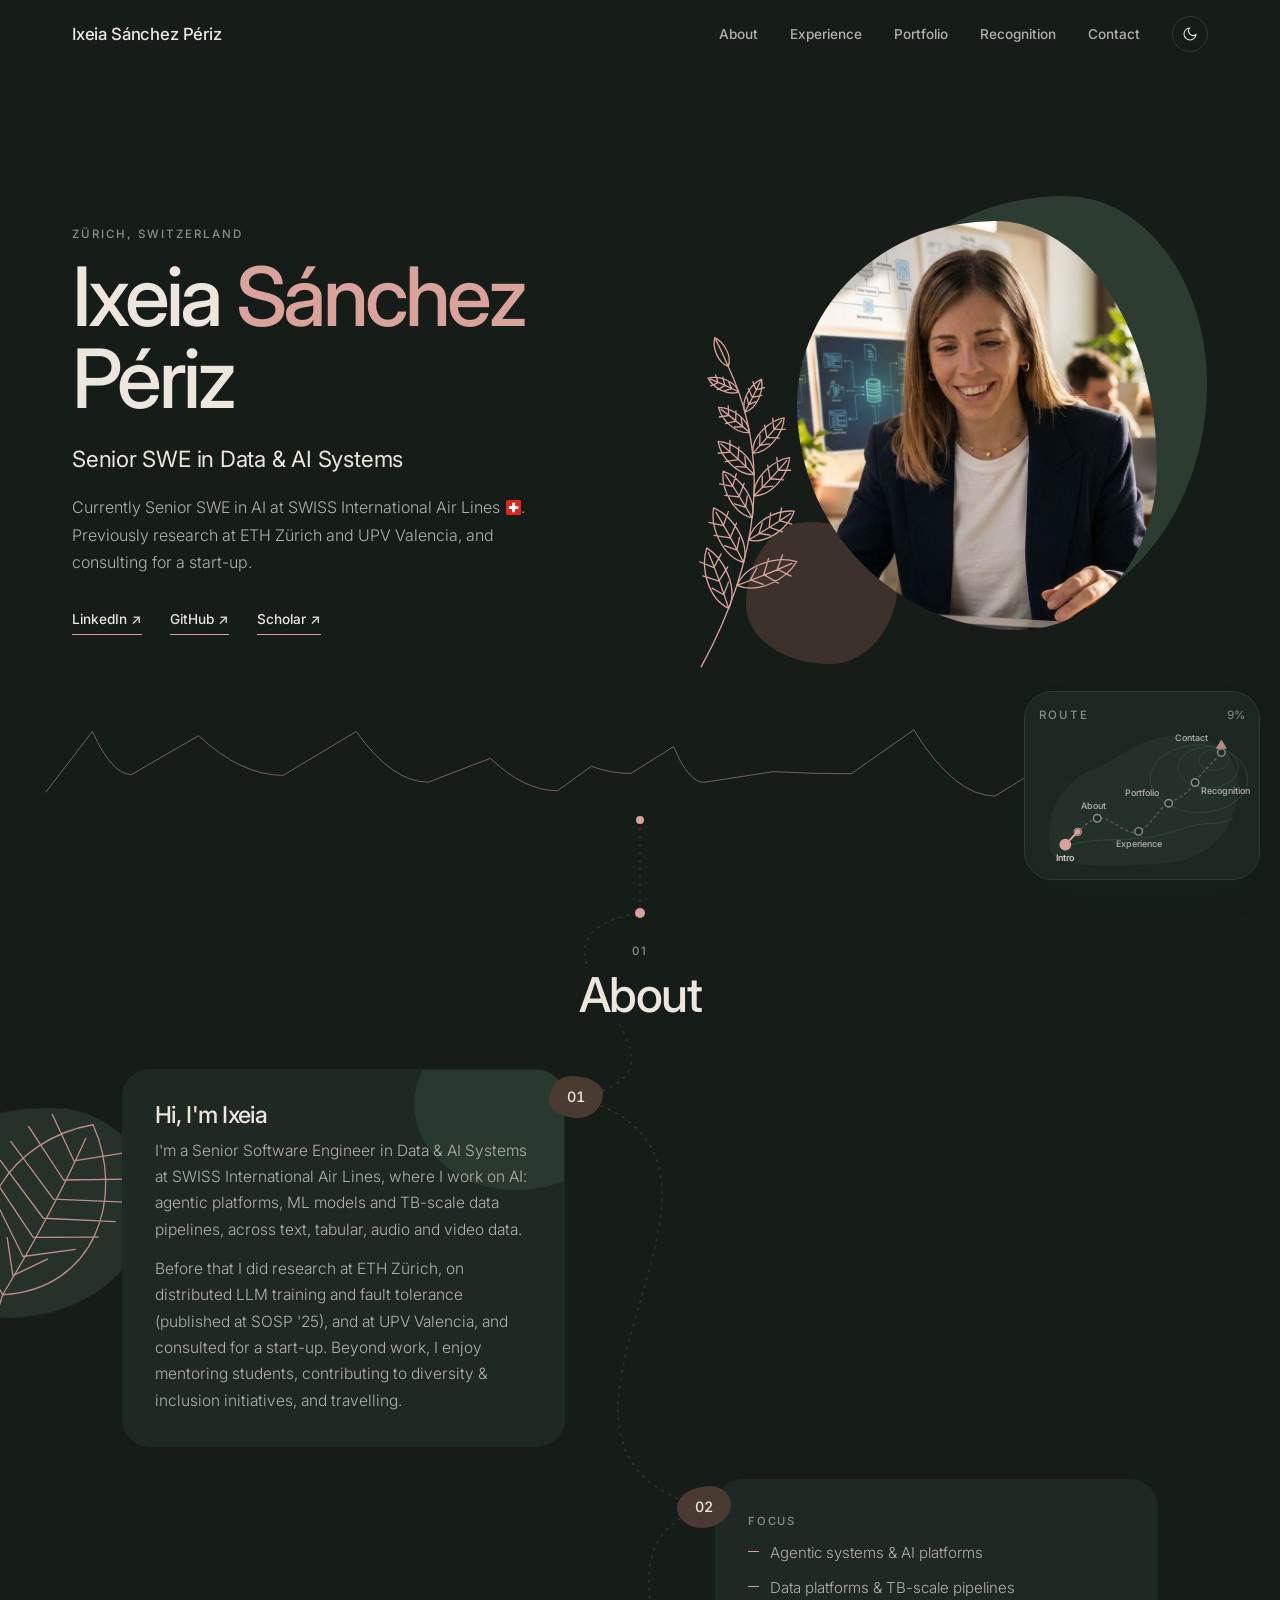
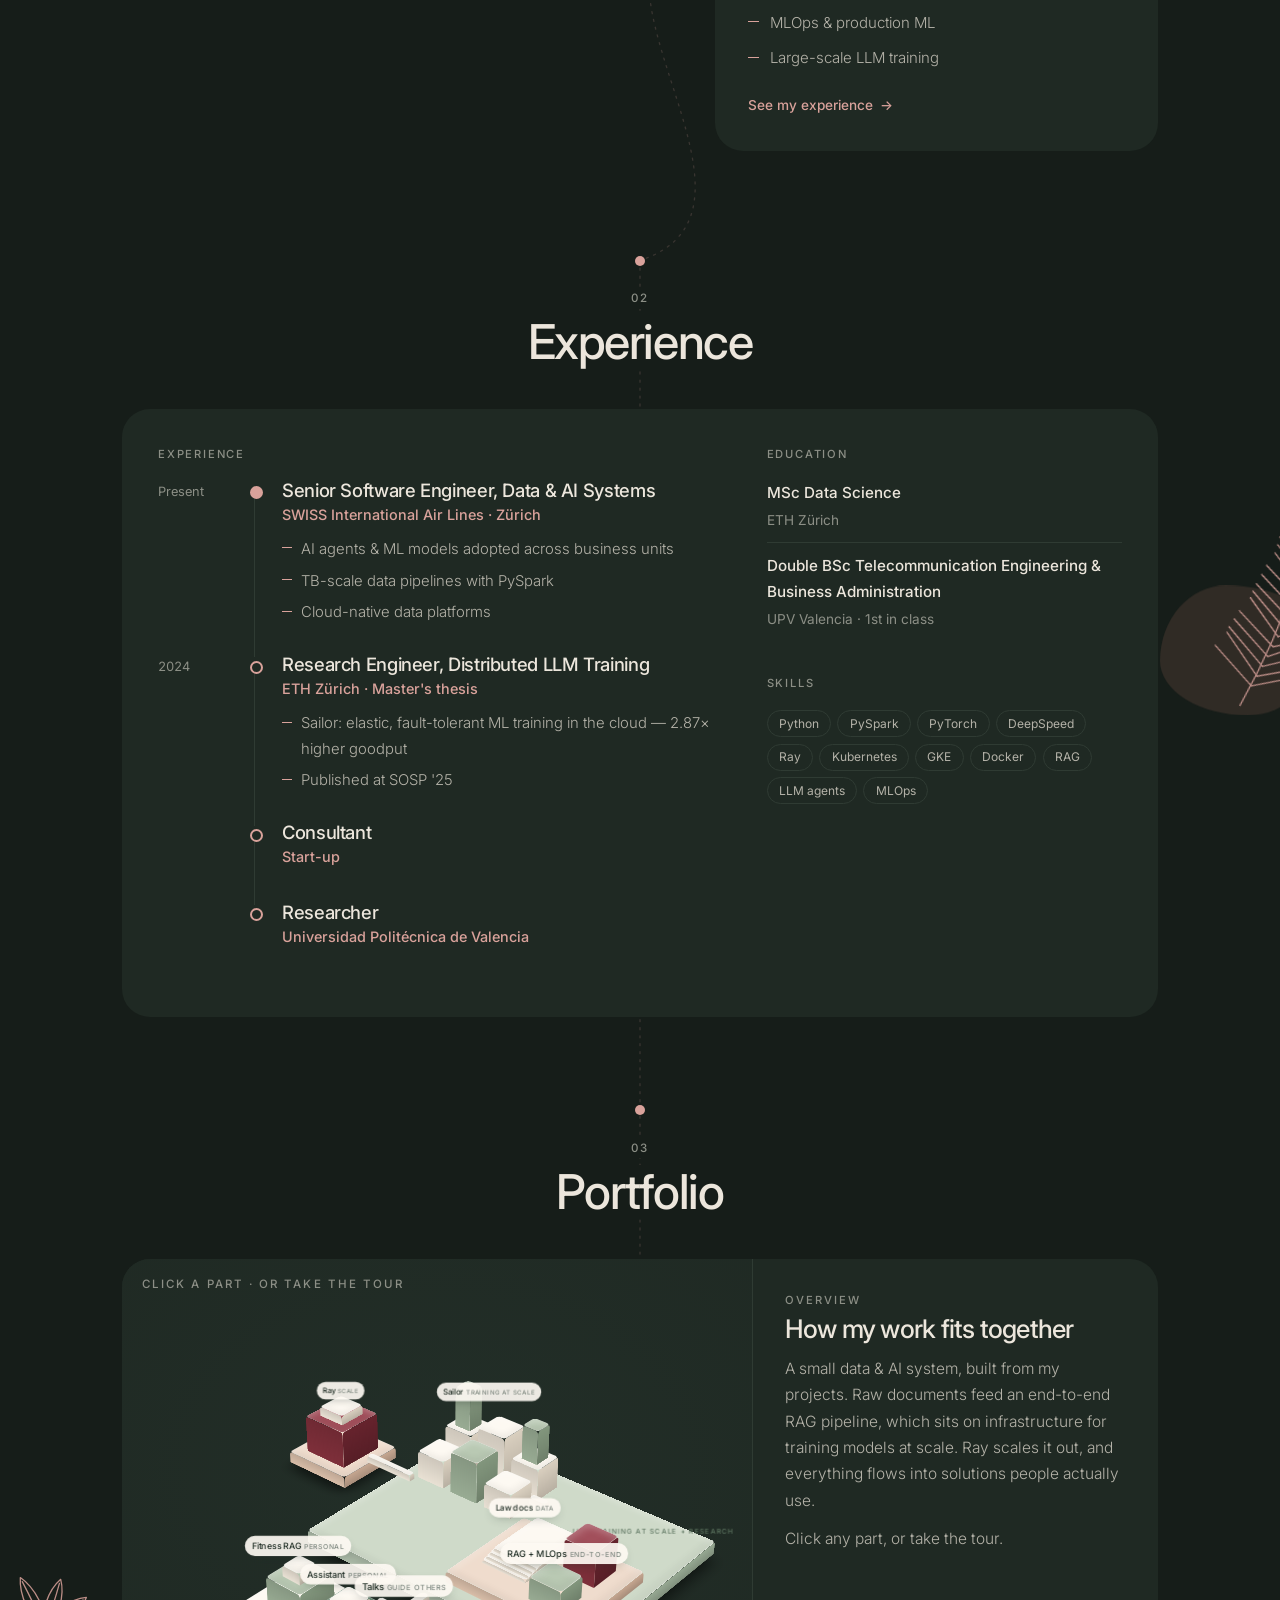
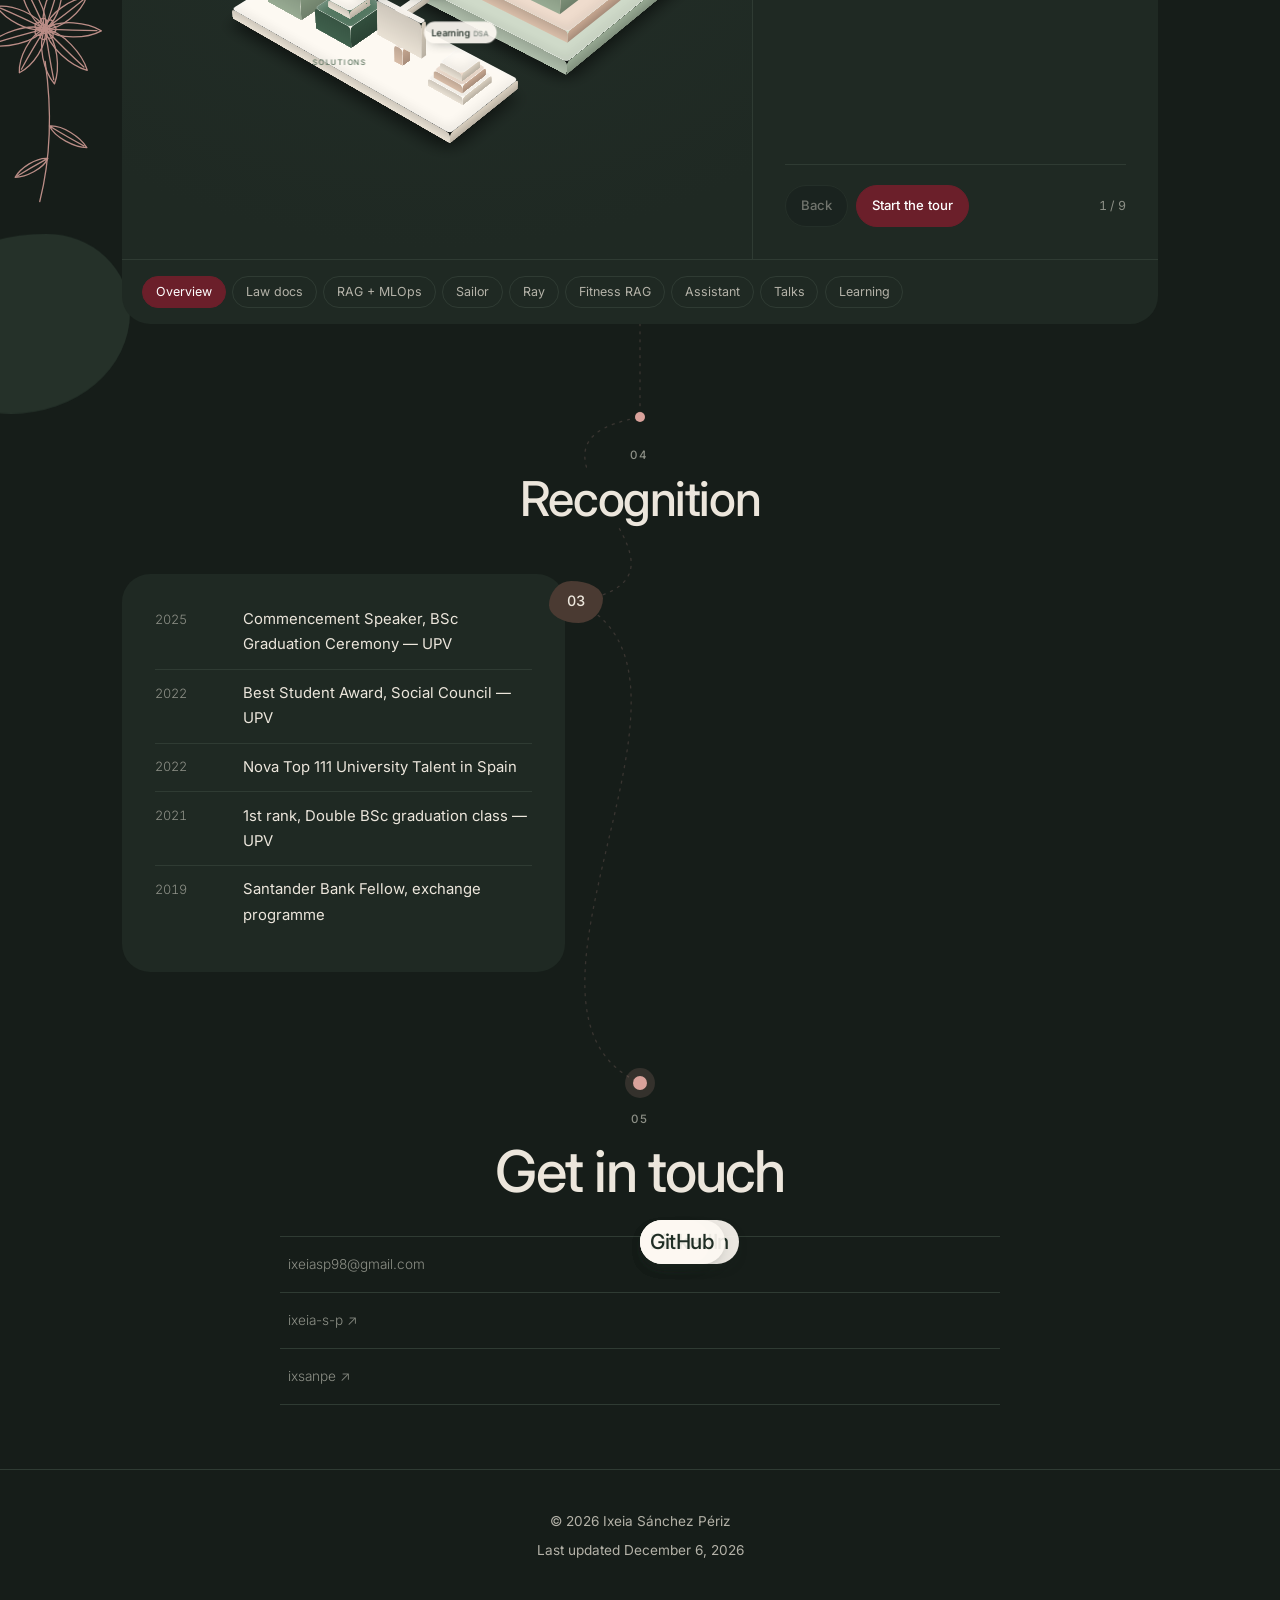
==== commit 405136b1: "Fix section anchors, rename Awards to Recognition, use desk portrait - Portfolio anchor is #portfoli" ====
--- a/index.html
+++ b/index.html
@@ -19,6 +19,7 @@
     <link rel="stylesheet" href="system.css">
     <style>
         html, body { overflow-x: clip; }
+        html { scroll-padding-top: 5rem; }
 
         /* ---------- Nav ---------- */
         nav ul {
@@ -46,7 +47,7 @@
             max-width: 1200px;
             margin: 0 auto;
             min-height: max(600px, min(92vh, 820px));
-            padding: 7.5rem 2rem 8.5rem;
+            padding: 7.5rem 2rem 5rem;
             display: grid;
             grid-template-columns: 1.15fr 0.85fr;
             align-items: center;
@@ -123,7 +124,7 @@
             width: 100%;
             height: 100%;
             object-fit: cover;
-            object-position: center 35%;
+            object-position: center 30%;
             border-radius: var(--blob-c);
         }
 
@@ -133,8 +134,8 @@
             position: absolute;
             left: 0;
             right: 0;
-            bottom: 1.25rem;
-            height: 64px;
+            bottom: 1rem;
+            height: 80px;
             width: 100%;
             color: var(--line);
             opacity: 0.5;
@@ -510,27 +511,7 @@
         }
 
         .contact-list a:hover { padding-left: 1.25rem; color: var(--accent); }
-        .contact-list .c-icon {
-            width: 38px;
-            height: 38px;
-            flex-shrink: 0;
-            display: inline-flex;
-            align-items: center;
-            justify-content: center;
-            border-radius: var(--blob-b);
-            background: var(--shape-sage-soft);
-            color: var(--accent);
-            transition: transform 0.4s var(--ease), background-color 0.3s, color 0.3s;
-        }
-
-        .contact-list .c-icon svg { width: 18px; height: 18px; }
-        .contact-list a:hover .c-icon { transform: rotate(-8deg) scale(1.08); background: var(--accent); color: var(--bg); }
-        .contact-list a { align-items: center; }
-
-        .contact-list .c-label {
-            display: inline-flex;
-            align-items: center;
-            gap: 0.9rem; font-size: 1.3rem; font-weight: 500; letter-spacing: -0.02em; }
+        .contact-list .label { font-size: 1.3rem; font-weight: 500; letter-spacing: -0.02em; }
         .contact-list .meta { font-size: 0.85rem; color: var(--text-subtle); font-weight: 300; }
 
         /* ---------- Experience (CV) ---------- */
@@ -639,57 +620,6 @@
             .timeline > li::before { left: 4px; top: 0.6rem; }
             .timeline > li::after { left: 0; }
             .timeline .what { padding-left: 0; }
-        }
-
-        .timeline .org a, .timeline ul a { color: var(--accent); text-decoration: none; border-bottom: 1px solid color-mix(in srgb, var(--accent) 40%, transparent); }
-        .timeline ul a:hover { border-bottom-color: var(--accent); }
-
-        /* Experience motion: items reveal on scroll, react on hover */
-        .timeline > li .what,
-        .cv-list li {
-            border-radius: 12px;
-            transition: transform 0.45s var(--ease), background-color 0.4s;
-        }
-
-        .timeline > li .what { margin-left: -0.25rem; padding: 0.35rem 0.75rem 0.5rem 1.5rem; }
-
-        .timeline > li:hover .what {
-            transform: translateX(8px);
-            background: color-mix(in srgb, var(--shape-sage-soft) 70%, transparent);
-        }
-
-        .timeline > li:hover h3 { color: var(--accent); }
-        .timeline h3 { transition: color 0.3s; }
-
-        .timeline > li::after { transition: transform 0.4s var(--ease), background-color 0.3s; }
-        .timeline > li:hover::after { transform: scale(1.5); background: var(--line); }
-
-        .cv-list li:hover { transform: translateX(6px); }
-        .cv .tech-tag { transition: border-color 0.3s, color 0.3s, transform 0.3s var(--ease); }
-        .cv .tech-tag:hover { border-color: var(--accent) !important; color: var(--accent) !important; transform: translateY(-2px); }
-
-        .cv { transition: box-shadow 0.5s var(--ease); }
-        .cv:hover { box-shadow: 0 18px 40px -22px rgba(0, 0, 0, 0.35); }
-
-        .js .cv .timeline > li,
-        .js .cv .cv-side > * {
-            opacity: 0;
-            transform: translateY(18px);
-            transition: opacity 0.8s var(--ease), transform 0.8s var(--ease);
-        }
-
-        .js .cv.in-view .timeline > li,
-        .js .cv.in-view .cv-side > * { opacity: 1; transform: none; }
-
-        .js .cv.in-view .timeline > li:nth-child(2) { transition-delay: 0.12s; }
-        .js .cv.in-view .timeline > li:nth-child(3) { transition-delay: 0.24s; }
-        .js .cv.in-view .timeline > li:nth-child(4) { transition-delay: 0.36s; }
-        .js .cv.in-view .cv-side > *:nth-child(2) { transition-delay: 0.2s; }
-        .js .cv.in-view .cv-side > *:nth-child(3) { transition-delay: 0.3s; }
-        .js .cv.in-view .cv-side > *:nth-child(4) { transition-delay: 0.4s; }
-
-        @media (max-width: 860px) {
-            .timeline > li .what { padding-left: 0.75rem; margin-left: -0.75rem; }
         }
 
         /* ---------- Route map index ---------- */
@@ -739,10 +669,6 @@
         .route-map .rm-stop:focus-visible circle { stroke: var(--accent); stroke-width: 2.5; }
 
         .route-map-toggle { display: none; }
-
-        @media (min-width: 861px) {
-            .route-map:not(.show) { opacity: 0; transform: translateY(16px); pointer-events: none; }
-        }
 
         @media (max-width: 860px) {
             .route-map { right: 0.75rem; bottom: 0.75rem; width: 220px; transform-origin: bottom right; }
@@ -777,7 +703,7 @@
 
             .hero {
                 grid-template-columns: 1fr;
-                padding: 6.5rem 1.25rem 7rem;
+                padding: 6.5rem 1.25rem 5rem;
                 gap: 2.5rem;
                 min-height: 0;
             }
@@ -811,8 +737,8 @@
                 <ul>
                     <li><a href="#about">About</a></li>
                     <li><a href="#experience">Experience</a></li>
-                    <li><a href="#work">Portfolio</a></li>
-                    <li><a href="#recognition-stage">Awards</a></li>
+                    <li><a href="#portfolio">Portfolio</a></li>
+                    <li><a href="#recognition">Recognition</a></li>
                     <li><a href="#contact">Contact</a></li>
                 </ul>
                 <button id="darkModeToggle" class="dark-mode-toggle" aria-label="Toggle dark mode">
@@ -834,7 +760,7 @@
             <p class="eyebrow">Zürich, Switzerland</p>
             <h1>Ixeia <em>Sánchez</em> Périz</h1>
             <p class="tagline">Senior SWE in Data &amp; AI Systems</p>
-            <p class="intro">Currently Senior SWE in AI at SWISS International <span style="white-space:nowrap">Air Lines <svg class="flag-ch" viewBox="0 0 32 32" role="img" aria-label="Swiss flag"><rect width="32" height="32" rx="4" fill="#da291c"/><path d="M13 6h6v7h7v6h-7v7h-6v-7H6v-6h7z" fill="#fff"/></svg>.</span> Previously research at ETH Zürich, plus start-up experience in AI consulting and medtech.</p>
+            <p class="intro">Currently Senior SWE in AI at SWISS International <span style="white-space:nowrap">Air Lines <svg class="flag-ch" viewBox="0 0 32 32" role="img" aria-label="Swiss flag"><rect width="32" height="32" rx="4" fill="#da291c"/><path d="M13 6h6v7h7v6h-7v7h-6v-7H6v-6h7z" fill="#fff"/></svg>.</span> Previously research at ETH Zürich and UPV Valencia, and consulting for a start-up.</p>
             <div class="text-links">
                 <a href="https://www.linkedin.com/in/ixeia-s-p/" target="_blank" rel="noopener">LinkedIn ↗</a>
                 <a href="https://github.com/ixsanpe" target="_blank" rel="noopener">GitHub ↗</a>
@@ -877,8 +803,8 @@
             <article class="card feature">
                 <span class="blob"></span>
                 <h3>Hi, I'm Ixeia</h3>
-                <p>I'm a Senior Software Engineer in Data &amp; AI Systems at SWISS International Air Lines, where I work on AI: agentic systems, ML models and TB-scale data pipelines, across text, tabular, audio and video data.</p>
-                <p>Before that I did research at ETH Zürich on LLM systems at scale, and gained start-up experience in consulting and medtech.</p>
+                <p>I'm a Senior Software Engineer in Data &amp; AI Systems at SWISS International Air Lines, where I work on AI: agentic platforms, ML models and TB-scale data pipelines, across text, tabular, audio and video data.</p>
+                <p>Before that I did research at ETH Zürich, on distributed LLM training and fault tolerance (published at SOSP '25), and at UPV Valencia, and consulted for a start-up. Beyond work, I enjoy mentoring students, contributing to diversity &amp; inclusion initiatives, and travelling.</p>
             </article>
         </div>
 
@@ -887,9 +813,10 @@
             <article class="card">
                 <h4>Focus</h4>
                 <ul>
-                    <li>Agentic systems</li>
-                    <li>Data preparation &amp; evals</li>
-                    <li>AI infra &amp; production ML at scale</li>
+                    <li>Agentic systems &amp; AI platforms</li>
+                    <li>Data platforms &amp; TB-scale pipelines</li>
+                    <li>MLOps &amp; production ML</li>
+                    <li>Large-scale LLM training</li>
                 </ul>
                 <p style="margin-top:1rem"><a href="#experience" class="read-more">See my experience <span aria-hidden="true">→</span></a></p>
             </article>
@@ -907,47 +834,40 @@
                 <h4>Experience</h4>
                 <ol class="timeline">
                     <li>
-                        <div class="when">Jun 2024 –<br>Present</div>
+                        <div class="when">Present</div>
                         <div class="what">
                             <h3>Senior Software Engineer, Data &amp; AI Systems</h3>
                             <p class="org">SWISS International Air Lines · Zürich</p>
                             <ul>
-                                <li>AI agents &amp; ML systems adopted across business units</li>
+                                <li>AI agents &amp; ML models adopted across business units</li>
                                 <li>TB-scale data pipelines with PySpark</li>
-                                <li>System design &amp; adoption</li>
+                                <li>Cloud-native data platforms</li>
                             </ul>
                         </div>
                     </li>
                     <li>
-                        <div class="when">Oct 2023 –<br>May 2024</div>
+                        <div class="when">2024</div>
                         <div class="what">
-                            <h3>Researcher, LLM Systems at Scale</h3>
-                            <p class="org">ETH Zürich</p>
+                            <h3>Research Engineer, Distributed LLM Training</h3>
+                            <p class="org">ETH Zürich · Master's thesis</p>
                             <ul>
-                                <li>Sailor: elastic, fault-tolerant ML training in the cloud — <a href="https://dl.acm.org/doi/10.1145/3731569.3764839" target="_blank" rel="noopener">published at SOSP '25 ↗</a></li>
-                                <li>Cost-effective optimal resource planner</li>
+                                <li>Sailor: elastic, fault-tolerant ML training in the cloud — 2.87× higher goodput</li>
+                                <li>Published at SOSP '25</li>
                             </ul>
                         </div>
                     </li>
                     <li>
-                        <div class="when">Mar 2023 –<br>Aug 2023</div>
+                        <div class="when"></div>
                         <div class="what">
-                            <h3>Junior Machine Learning Engineer</h3>
-                            <p class="org">Visium · AI consulting start-up · Zürich</p>
-                            <ul>
-                                <li>Automated model deployment: built data pipelines and deployed and orchestrated ML models for clients on GCP</li>
-                            </ul>
+                            <h3>Consultant</h3>
+                            <p class="org">Start-up</p>
                         </div>
                     </li>
                     <li>
-                        <div class="when">Jun 2020 –<br>Jul 2021</div>
+                        <div class="when"></div>
                         <div class="what">
-                            <h3>Data Scientist Intern</h3>
-                            <p class="org">Corify Care · Medtech start-up · Valencia</p>
-                            <ul>
-                                <li>Real-time streaming ML classification of ECG signals in a medical device</li>
-                                <li>Cost-effectiveness study for a novel medical device — <a href="https://www.valueinhealthjournal.com/article/S1098-3015(21)02292-0/pdf" target="_blank" rel="noopener">published in ISPOR Journal, 2022 ↗</a></li>
-                            </ul>
+                            <h3>Researcher</h3>
+                            <p class="org">Universidad Politécnica de Valencia</p>
                         </div>
                     </li>
                 </ol>
@@ -955,18 +875,18 @@
             <aside class="cv-side">
                 <h4>Education</h4>
                 <ul class="cv-list">
-                    <li><strong>MSc Data Science</strong><span>ETH Zürich · Sep 2021 – May 2024</span></li>
-                    <li><strong>Double BSc Telecommunication Engineering &amp; Business Administration</strong><span>UPV Valencia · Sep 2016 – Jul 2021 · 1st in class</span></li>
+                    <li><strong>MSc Data Science</strong><span>ETH Zürich</span></li>
+                    <li><strong>Double BSc Telecommunication Engineering &amp; Business Administration</strong><span>UPV Valencia · 1st in class</span></li>
                 </ul>
                 <h4>Skills</h4>
                 <div class="tech-tags">
-                    <span class="tech-tag">Python</span><span class="tech-tag">PySpark</span><span class="tech-tag">Databricks</span><span class="tech-tag">BigQuery</span><span class="tech-tag">GCP</span><span class="tech-tag">PyTorch</span><span class="tech-tag">DeepSpeed</span><span class="tech-tag">Ray</span><span class="tech-tag">Kubernetes</span><span class="tech-tag">Docker</span><span class="tech-tag">LLM agents</span><span class="tech-tag">RAG</span><span class="tech-tag">Evals</span><span class="tech-tag">MLOps</span>
+                    <span class="tech-tag">Python</span><span class="tech-tag">PySpark</span><span class="tech-tag">PyTorch</span><span class="tech-tag">DeepSpeed</span><span class="tech-tag">Ray</span><span class="tech-tag">Kubernetes</span><span class="tech-tag">GKE</span><span class="tech-tag">Docker</span><span class="tech-tag">RAG</span><span class="tech-tag">LLM agents</span><span class="tech-tag">MLOps</span>
                 </div>
             </aside>
         </section>
 
         <!-- ===== Portfolio (interactive system of projects & talks) ===== -->
-        <header class="stage" id="work">
+        <header class="stage" id="portfolio">
             <span class="pin marker"></span>
             <p class="eyebrow">03</p>
             <h2>Portfolio</h2>
@@ -989,13 +909,13 @@
         </section>
 
         <!-- ===== Recognition ===== -->
-        <header class="stage" id="recognition-stage">
+        <header class="stage" id="recognition">
             <span class="pin marker"></span>
             <p class="eyebrow">04</p>
             <h2>Recognition</h2>
         </header>
 
-        <div class="waypoint left" id="recognition">
+        <div class="waypoint left">
             <span class="pin marker">03</span>
             <article class="card">
                 <ul class="log">
@@ -1014,9 +934,9 @@
             <p class="eyebrow">05</p>
             <h2>Get in touch</h2>
             <ul class="contact-list">
-                <li><a href="mailto:ixeiasp98@gmail.com"><span class="c-label"><span class="c-icon" aria-hidden="true"><svg viewBox="0 0 24 24" fill="none" stroke="currentColor" stroke-width="1.7" stroke-linecap="round" stroke-linejoin="round"><rect x="3" y="5" width="18" height="14" rx="2"/><path d="m3 7 9 6 9-6"/></svg></span>Email</span><span class="meta">ixeiasp98@gmail.com</span></a></li>
-                <li><a href="https://www.linkedin.com/in/ixeia-s-p/" target="_blank" rel="noopener"><span class="c-label"><span class="c-icon" aria-hidden="true"><svg viewBox="0 0 24 24" fill="currentColor"><path d="M20.45 20.45h-3.56v-5.57c0-1.33-.02-3.04-1.85-3.04-1.85 0-2.14 1.45-2.14 2.94v5.67H9.34V9h3.42v1.56h.05c.48-.9 1.64-1.85 3.37-1.85 3.6 0 4.27 2.37 4.27 5.46v6.28zM5.34 7.43a2.06 2.06 0 1 1 0-4.13 2.06 2.06 0 0 1 0 4.13zM7.12 20.45H3.56V9h3.56v11.45z"/></svg></span>LinkedIn</span><span class="meta">ixeia-s-p ↗</span></a></li>
-                <li><a href="https://github.com/ixsanpe" target="_blank" rel="noopener"><span class="c-label"><span class="c-icon" aria-hidden="true"><svg viewBox="0 0 24 24" fill="currentColor"><path d="M12 .5C5.65.5.5 5.65.5 12c0 5.08 3.29 9.39 7.86 10.91.58.1.79-.25.79-.56v-2c-3.2.7-3.87-1.36-3.87-1.36-.52-1.33-1.28-1.69-1.28-1.69-1.04-.71.08-.7.08-.7 1.15.08 1.76 1.19 1.76 1.19 1.03 1.76 2.69 1.25 3.35.96.1-.74.4-1.25.73-1.54-2.55-.29-5.24-1.28-5.24-5.68 0-1.26.45-2.28 1.19-3.08-.12-.29-.52-1.46.11-3.05 0 0 .97-.31 3.17 1.18a11 11 0 0 1 5.77 0c2.2-1.49 3.17-1.18 3.17-1.18.63 1.59.23 2.76.11 3.05.74.8 1.19 1.82 1.19 3.08 0 4.41-2.69 5.38-5.25 5.67.41.36.78 1.06.78 2.14v3.17c0 .31.21.67.8.56A11.5 11.5 0 0 0 23.5 12C23.5 5.65 18.35.5 12 .5z"/></svg></span>GitHub</span><span class="meta">ixsanpe ↗</span></a></li>
+                <li><a href="mailto:ixeiasp98@gmail.com"><span class="label">Email</span><span class="meta">ixeiasp98@gmail.com</span></a></li>
+                <li><a href="https://www.linkedin.com/in/ixeia-s-p/" target="_blank" rel="noopener"><span class="label">LinkedIn</span><span class="meta">ixeia-s-p ↗</span></a></li>
+                <li><a href="https://github.com/ixsanpe" target="_blank" rel="noopener"><span class="label">GitHub</span><span class="meta">ixsanpe ↗</span></a></li>
             </ul>
         </section>
     </main>
@@ -1036,8 +956,8 @@
             <g class="rm-stop" data-target="top" tabindex="0" role="listitem" aria-label="Intro"><circle cx="28" cy="124" r="4"/><text x="28" y="141" text-anchor="middle">Intro</text></g>
             <g class="rm-stop" data-target="about" tabindex="0" role="listitem" aria-label="About"><circle cx="62" cy="96" r="4"/><text x="58" y="86" text-anchor="middle">About</text></g>
             <g class="rm-stop" data-target="experience" tabindex="0" role="listitem" aria-label="Experience"><circle cx="106" cy="110" r="4"/><text x="106" y="127" text-anchor="middle">Experience</text></g>
-            <g class="rm-stop" data-target="work" tabindex="0" role="listitem" aria-label="Portfolio"><circle cx="138" cy="80" r="4"/><text x="128" y="72" text-anchor="end">Portfolio</text></g>
-            <g class="rm-stop" data-target="recognition-stage" tabindex="0" role="listitem" aria-label="Awards"><circle cx="166" cy="58" r="4"/><text x="174" y="66" text-anchor="start">Awards</text></g>
+            <g class="rm-stop" data-target="portfolio" tabindex="0" role="listitem" aria-label="Portfolio"><circle cx="138" cy="80" r="4"/><text x="128" y="72" text-anchor="end">Portfolio</text></g>
+            <g class="rm-stop" data-target="recognition" tabindex="0" role="listitem" aria-label="Recognition"><circle cx="166" cy="58" r="4"/><text x="172" y="70" text-anchor="start">Recognition</text></g>
             <g class="rm-stop" data-target="contact" tabindex="0" role="listitem" aria-label="Contact"><circle cx="194" cy="26" r="4"/><text x="180" y="14" text-anchor="end">Contact</text></g>
             <circle class="rm-me-ring" id="rmRing" cx="28" cy="124" r="4"/>
             <circle class="rm-me" id="rmMe" cx="28" cy="124" r="3"/>
@@ -1153,7 +1073,7 @@
         const io = new IntersectionObserver(entries => {
             entries.forEach(e => { if (e.isIntersecting) { e.target.classList.add('in-view'); io.unobserve(e.target); } });
         }, { rootMargin: '0px 0px -10% 0px' });
-        document.querySelectorAll('.waypoint, .stage, .summit, .cv').forEach(w => io.observe(w));
+        document.querySelectorAll('.waypoint, .stage, .summit').forEach(w => io.observe(w));
 
         const reduced = window.matchMedia('(prefers-reduced-motion: reduce)').matches;
         const finePointer = window.matchMedia('(hover: hover) and (pointer: fine)').matches;
@@ -1219,6 +1139,7 @@
             function go(g) {
                 const t = document.getElementById(g.dataset.target);
                 if (t) t.scrollIntoView({ behavior: reduced ? 'auto' : 'smooth', block: 'start' });
+                history.replaceState(null, '', '#' + g.dataset.target);
                 if (window.innerWidth <= 860) setOpen(false);
             }
             stopsEl.forEach(g => {
@@ -1244,7 +1165,6 @@
                 walked.style.strokeDashoffset = len - l;
                 stopsEl.forEach((g, k) => { g.classList.toggle('current', k === i); g.classList.toggle('done', k < i); });
                 document.getElementById('rmPct').textContent = Math.round(l / len * 100) + '%';
-                map.classList.toggle('show', window.scrollY > window.innerHeight * 0.45);
             }
 
             let tick = false;
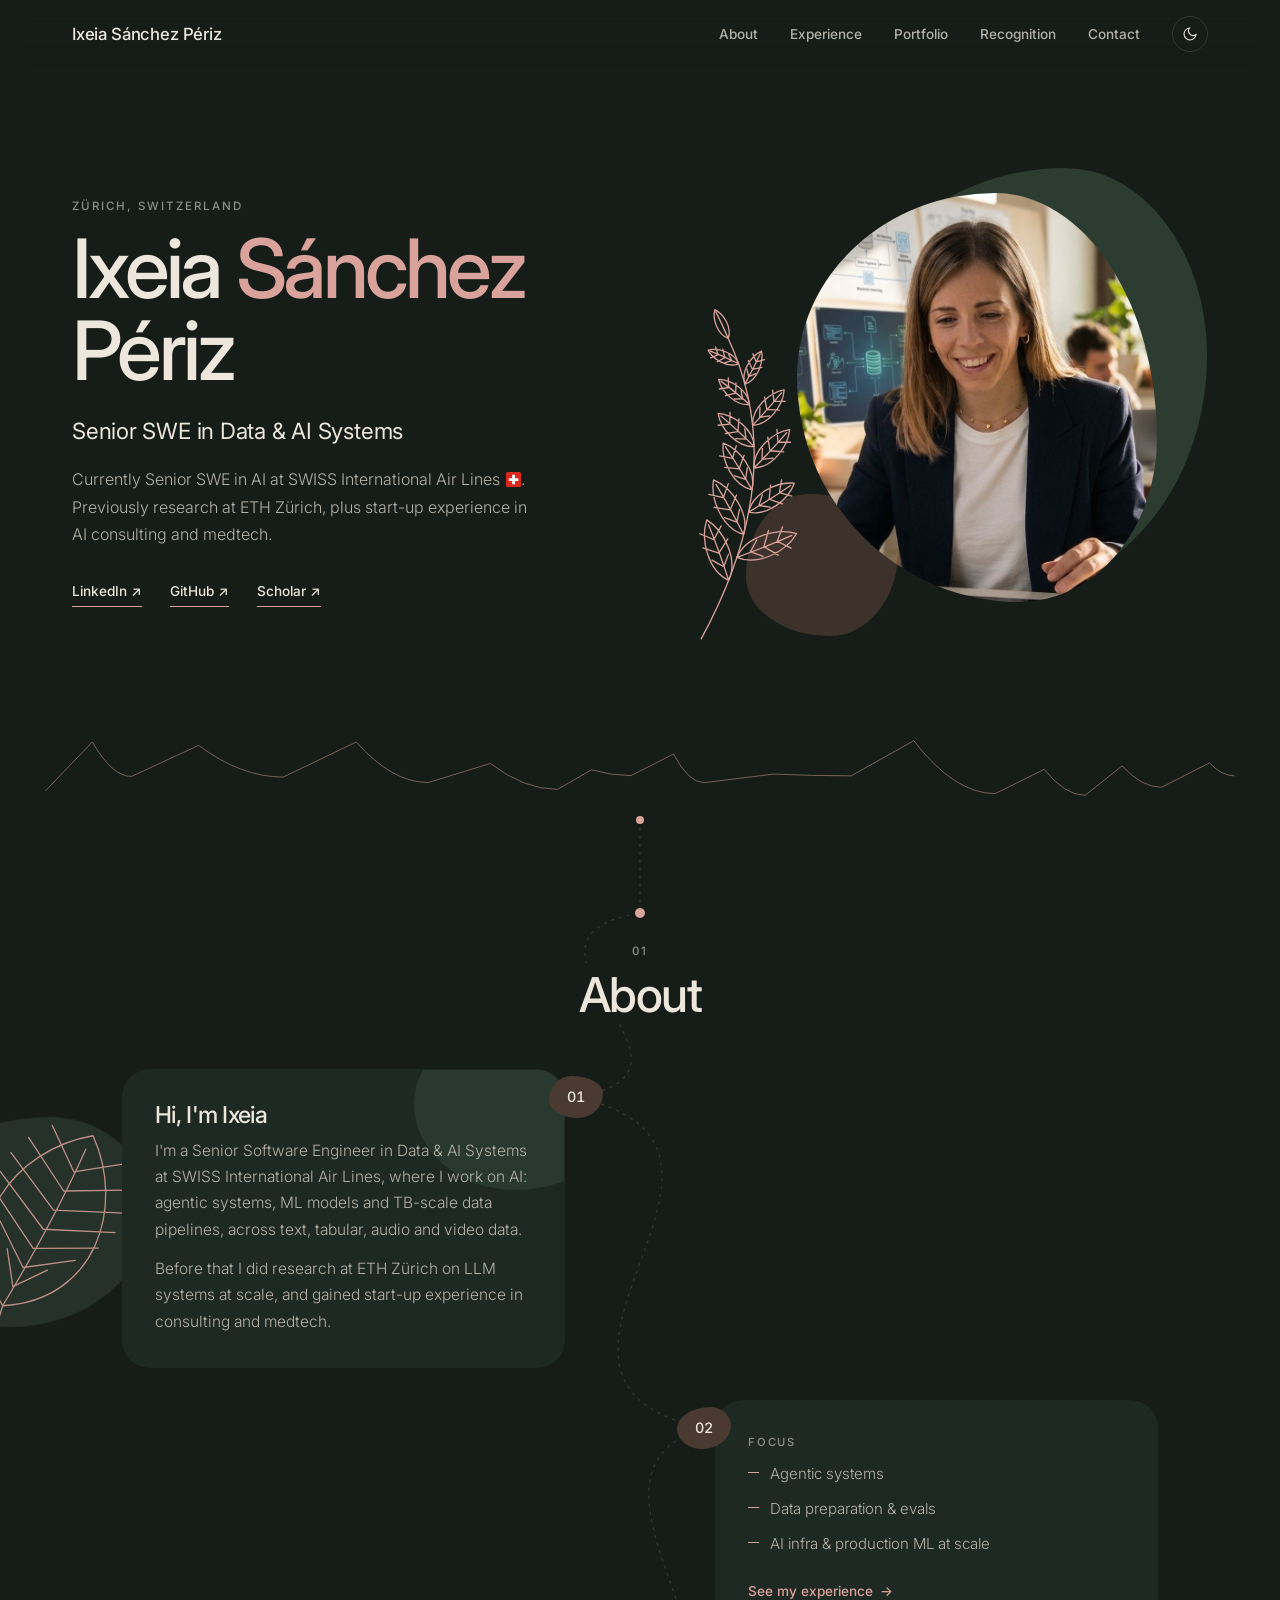
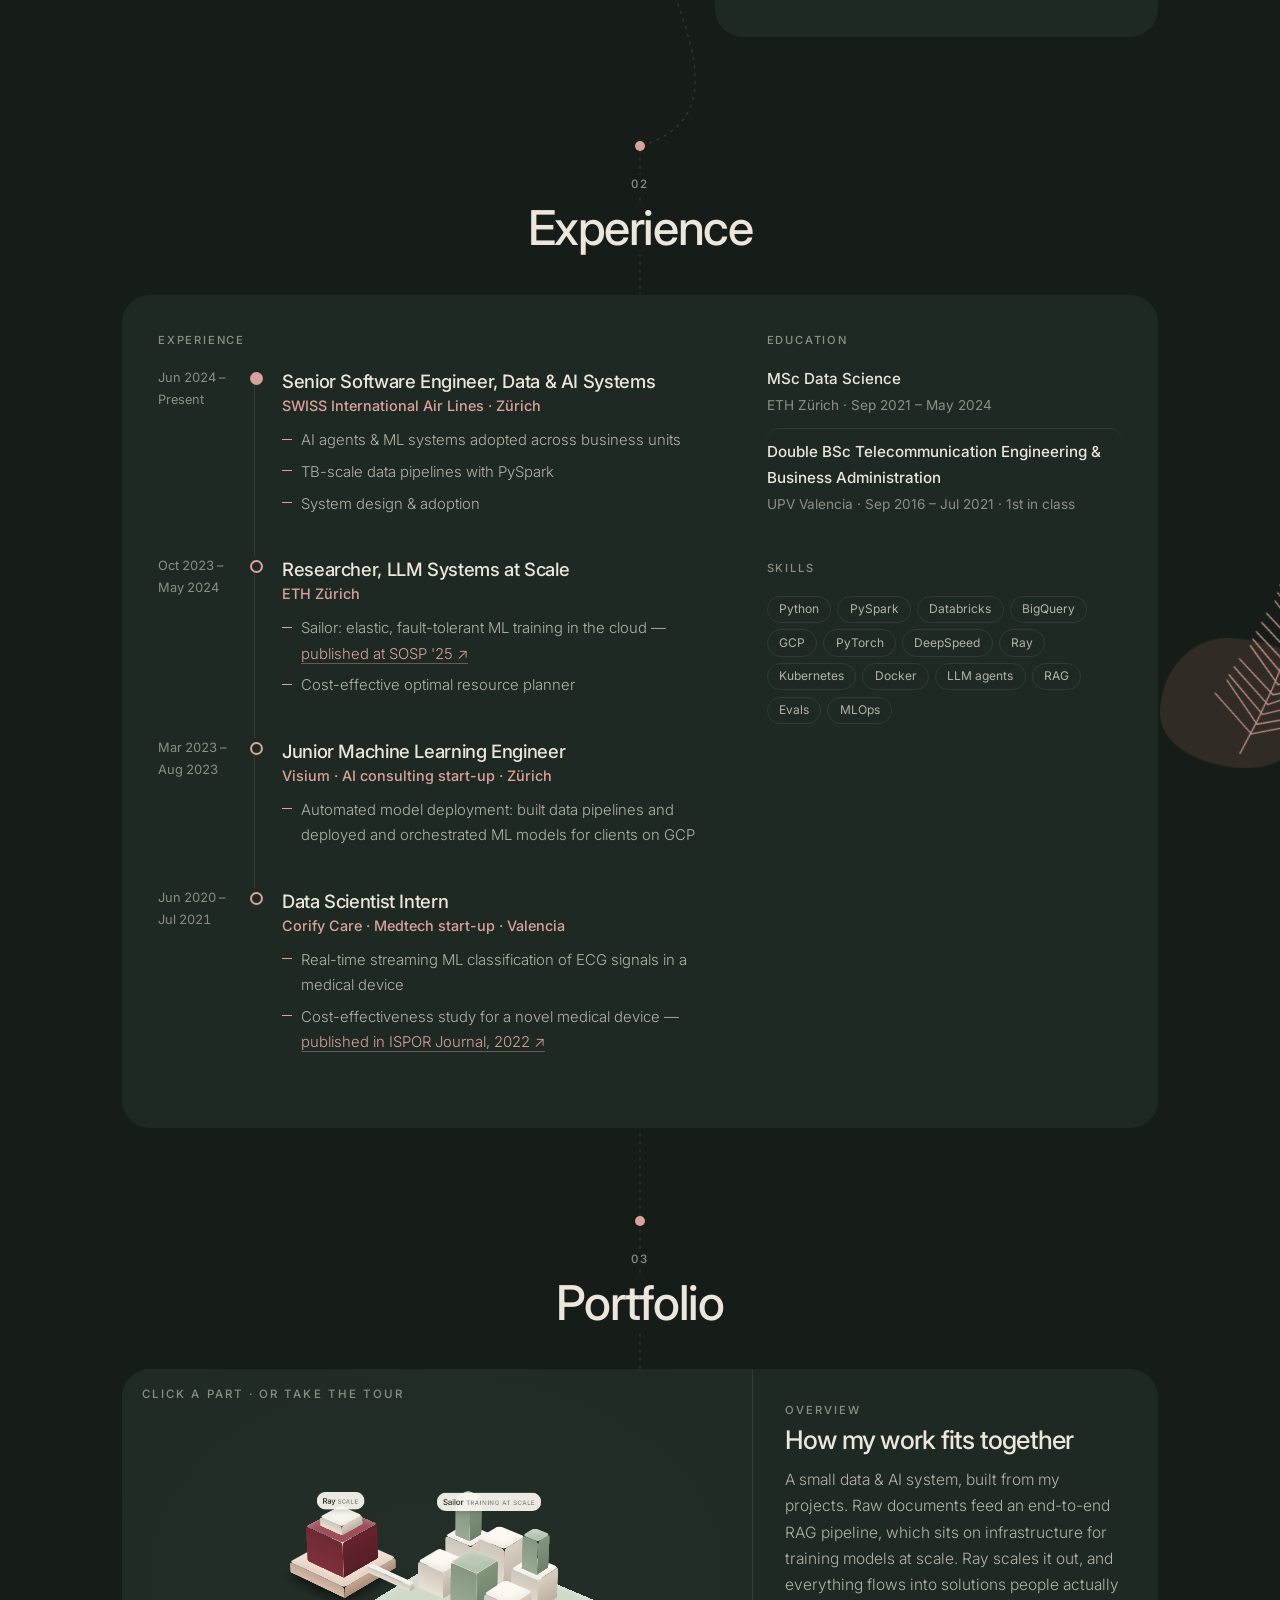
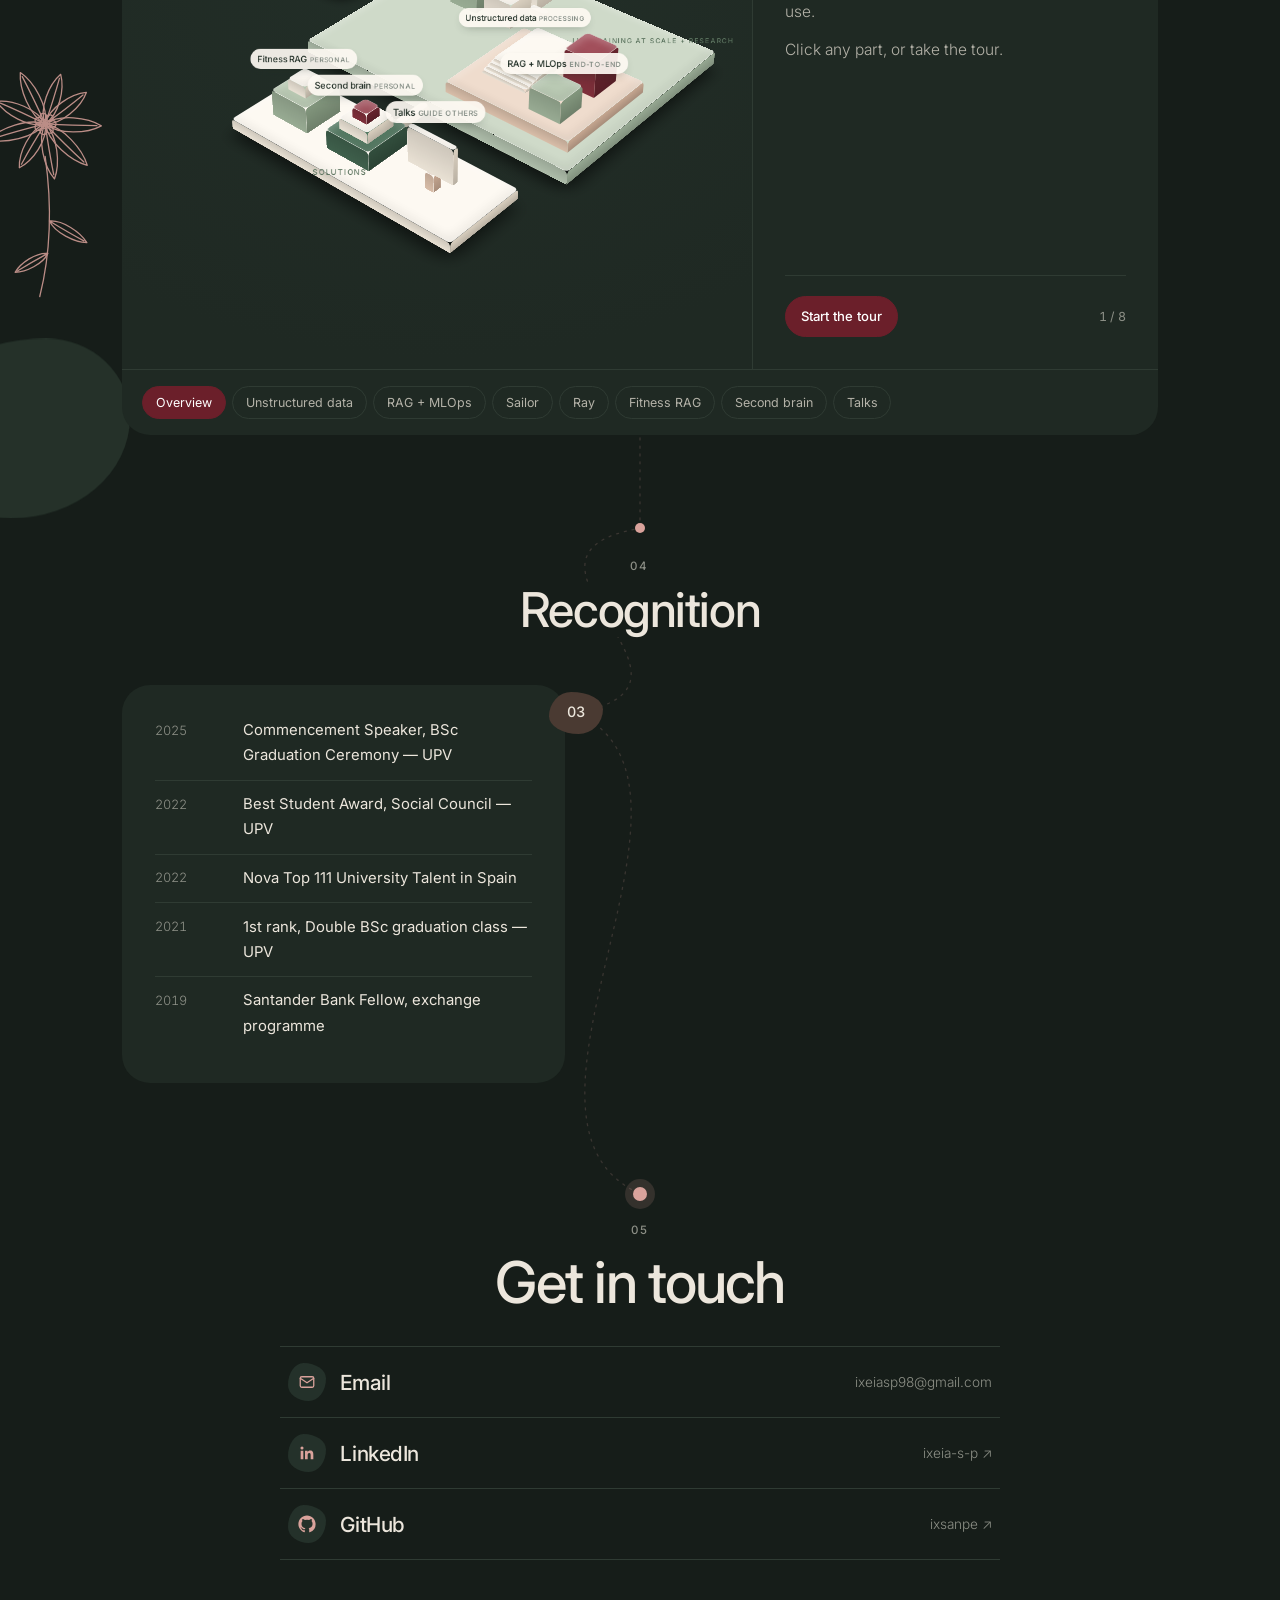
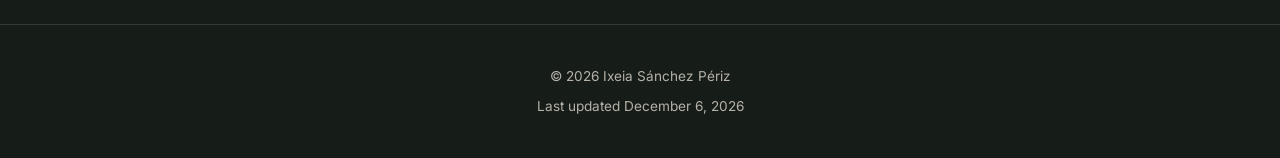
==== commit 6633bd06: "Merge pull request #5 from ixsanpe/claude/gracious-babbage-57n75e Fix section anchors, rename Awards" ====
--- a/index.html
+++ b/index.html
@@ -47,7 +47,7 @@
             max-width: 1200px;
             margin: 0 auto;
             min-height: max(600px, min(92vh, 820px));
-            padding: 7.5rem 2rem 5rem;
+            padding: 7.5rem 2rem 8.5rem;
             display: grid;
             grid-template-columns: 1.15fr 0.85fr;
             align-items: center;
@@ -124,7 +124,7 @@
             width: 100%;
             height: 100%;
             object-fit: cover;
-            object-position: center 30%;
+            object-position: center 35%;
             border-radius: var(--blob-c);
         }
 
@@ -134,8 +134,8 @@
             position: absolute;
             left: 0;
             right: 0;
-            bottom: 1rem;
-            height: 80px;
+            bottom: 1.25rem;
+            height: 64px;
             width: 100%;
             color: var(--line);
             opacity: 0.5;
@@ -511,7 +511,27 @@
         }
 
         .contact-list a:hover { padding-left: 1.25rem; color: var(--accent); }
-        .contact-list .label { font-size: 1.3rem; font-weight: 500; letter-spacing: -0.02em; }
+        .contact-list .c-icon {
+            width: 38px;
+            height: 38px;
+            flex-shrink: 0;
+            display: inline-flex;
+            align-items: center;
+            justify-content: center;
+            border-radius: var(--blob-b);
+            background: var(--shape-sage-soft);
+            color: var(--accent);
+            transition: transform 0.4s var(--ease), background-color 0.3s, color 0.3s;
+        }
+
+        .contact-list .c-icon svg { width: 18px; height: 18px; }
+        .contact-list a:hover .c-icon { transform: rotate(-8deg) scale(1.08); background: var(--accent); color: var(--bg); }
+        .contact-list a { align-items: center; }
+
+        .contact-list .c-label {
+            display: inline-flex;
+            align-items: center;
+            gap: 0.9rem; font-size: 1.3rem; font-weight: 500; letter-spacing: -0.02em; }
         .contact-list .meta { font-size: 0.85rem; color: var(--text-subtle); font-weight: 300; }
 
         /* ---------- Experience (CV) ---------- */
@@ -620,6 +640,57 @@
             .timeline > li::before { left: 4px; top: 0.6rem; }
             .timeline > li::after { left: 0; }
             .timeline .what { padding-left: 0; }
+        }
+
+        .timeline .org a, .timeline ul a { color: var(--accent); text-decoration: none; border-bottom: 1px solid color-mix(in srgb, var(--accent) 40%, transparent); }
+        .timeline ul a:hover { border-bottom-color: var(--accent); }
+
+        /* Experience motion: items reveal on scroll, react on hover */
+        .timeline > li .what,
+        .cv-list li {
+            border-radius: 12px;
+            transition: transform 0.45s var(--ease), background-color 0.4s;
+        }
+
+        .timeline > li .what { margin-left: -0.25rem; padding: 0.35rem 0.75rem 0.5rem 1.5rem; }
+
+        .timeline > li:hover .what {
+            transform: translateX(8px);
+            background: color-mix(in srgb, var(--shape-sage-soft) 70%, transparent);
+        }
+
+        .timeline > li:hover h3 { color: var(--accent); }
+        .timeline h3 { transition: color 0.3s; }
+
+        .timeline > li::after { transition: transform 0.4s var(--ease), background-color 0.3s; }
+        .timeline > li:hover::after { transform: scale(1.5); background: var(--line); }
+
+        .cv-list li:hover { transform: translateX(6px); }
+        .cv .tech-tag { transition: border-color 0.3s, color 0.3s, transform 0.3s var(--ease); }
+        .cv .tech-tag:hover { border-color: var(--accent) !important; color: var(--accent) !important; transform: translateY(-2px); }
+
+        .cv { transition: box-shadow 0.5s var(--ease); }
+        .cv:hover { box-shadow: 0 18px 40px -22px rgba(0, 0, 0, 0.35); }
+
+        .js .cv .timeline > li,
+        .js .cv .cv-side > * {
+            opacity: 0;
+            transform: translateY(18px);
+            transition: opacity 0.8s var(--ease), transform 0.8s var(--ease);
+        }
+
+        .js .cv.in-view .timeline > li,
+        .js .cv.in-view .cv-side > * { opacity: 1; transform: none; }
+
+        .js .cv.in-view .timeline > li:nth-child(2) { transition-delay: 0.12s; }
+        .js .cv.in-view .timeline > li:nth-child(3) { transition-delay: 0.24s; }
+        .js .cv.in-view .timeline > li:nth-child(4) { transition-delay: 0.36s; }
+        .js .cv.in-view .cv-side > *:nth-child(2) { transition-delay: 0.2s; }
+        .js .cv.in-view .cv-side > *:nth-child(3) { transition-delay: 0.3s; }
+        .js .cv.in-view .cv-side > *:nth-child(4) { transition-delay: 0.4s; }
+
+        @media (max-width: 860px) {
+            .timeline > li .what { padding-left: 0.75rem; margin-left: -0.75rem; }
         }
 
         /* ---------- Route map index ---------- */
@@ -669,6 +740,10 @@
         .route-map .rm-stop:focus-visible circle { stroke: var(--accent); stroke-width: 2.5; }
 
         .route-map-toggle { display: none; }
+
+        @media (min-width: 861px) {
+            .route-map:not(.show) { opacity: 0; transform: translateY(16px); pointer-events: none; }
+        }
 
         @media (max-width: 860px) {
             .route-map { right: 0.75rem; bottom: 0.75rem; width: 220px; transform-origin: bottom right; }
@@ -703,7 +778,7 @@
 
             .hero {
                 grid-template-columns: 1fr;
-                padding: 6.5rem 1.25rem 5rem;
+                padding: 6.5rem 1.25rem 7rem;
                 gap: 2.5rem;
                 min-height: 0;
             }
@@ -760,7 +835,7 @@
             <p class="eyebrow">Zürich, Switzerland</p>
             <h1>Ixeia <em>Sánchez</em> Périz</h1>
             <p class="tagline">Senior SWE in Data &amp; AI Systems</p>
-            <p class="intro">Currently Senior SWE in AI at SWISS International <span style="white-space:nowrap">Air Lines <svg class="flag-ch" viewBox="0 0 32 32" role="img" aria-label="Swiss flag"><rect width="32" height="32" rx="4" fill="#da291c"/><path d="M13 6h6v7h7v6h-7v7h-6v-7H6v-6h7z" fill="#fff"/></svg>.</span> Previously research at ETH Zürich and UPV Valencia, and consulting for a start-up.</p>
+            <p class="intro">Currently Senior SWE in AI at SWISS International <span style="white-space:nowrap">Air Lines <svg class="flag-ch" viewBox="0 0 32 32" role="img" aria-label="Swiss flag"><rect width="32" height="32" rx="4" fill="#da291c"/><path d="M13 6h6v7h7v6h-7v7h-6v-7H6v-6h7z" fill="#fff"/></svg>.</span> Previously research at ETH Zürich, plus start-up experience in AI consulting and medtech.</p>
             <div class="text-links">
                 <a href="https://www.linkedin.com/in/ixeia-s-p/" target="_blank" rel="noopener">LinkedIn ↗</a>
                 <a href="https://github.com/ixsanpe" target="_blank" rel="noopener">GitHub ↗</a>
@@ -803,8 +878,8 @@
             <article class="card feature">
                 <span class="blob"></span>
                 <h3>Hi, I'm Ixeia</h3>
-                <p>I'm a Senior Software Engineer in Data &amp; AI Systems at SWISS International Air Lines, where I work on AI: agentic platforms, ML models and TB-scale data pipelines, across text, tabular, audio and video data.</p>
-                <p>Before that I did research at ETH Zürich, on distributed LLM training and fault tolerance (published at SOSP '25), and at UPV Valencia, and consulted for a start-up. Beyond work, I enjoy mentoring students, contributing to diversity &amp; inclusion initiatives, and travelling.</p>
+                <p>I'm a Senior Software Engineer in Data &amp; AI Systems at SWISS International Air Lines, where I work on AI: agentic systems, ML models and TB-scale data pipelines, across text, tabular, audio and video data.</p>
+                <p>Before that I did research at ETH Zürich on LLM systems at scale, and gained start-up experience in consulting and medtech.</p>
             </article>
         </div>
 
@@ -813,10 +888,9 @@
             <article class="card">
                 <h4>Focus</h4>
                 <ul>
-                    <li>Agentic systems &amp; AI platforms</li>
-                    <li>Data platforms &amp; TB-scale pipelines</li>
-                    <li>MLOps &amp; production ML</li>
-                    <li>Large-scale LLM training</li>
+                    <li>Agentic systems</li>
+                    <li>Data preparation &amp; evals</li>
+                    <li>AI infra &amp; production ML at scale</li>
                 </ul>
                 <p style="margin-top:1rem"><a href="#experience" class="read-more">See my experience <span aria-hidden="true">→</span></a></p>
             </article>
@@ -834,40 +908,47 @@
                 <h4>Experience</h4>
                 <ol class="timeline">
                     <li>
-                        <div class="when">Present</div>
+                        <div class="when">Jun 2024 –<br>Present</div>
                         <div class="what">
                             <h3>Senior Software Engineer, Data &amp; AI Systems</h3>
                             <p class="org">SWISS International Air Lines · Zürich</p>
                             <ul>
-                                <li>AI agents &amp; ML models adopted across business units</li>
+                                <li>AI agents &amp; ML systems adopted across business units</li>
                                 <li>TB-scale data pipelines with PySpark</li>
-                                <li>Cloud-native data platforms</li>
+                                <li>System design &amp; adoption</li>
                             </ul>
                         </div>
                     </li>
                     <li>
-                        <div class="when">2024</div>
+                        <div class="when">Oct 2023 –<br>May 2024</div>
                         <div class="what">
-                            <h3>Research Engineer, Distributed LLM Training</h3>
-                            <p class="org">ETH Zürich · Master's thesis</p>
+                            <h3>Researcher, LLM Systems at Scale</h3>
+                            <p class="org">ETH Zürich</p>
                             <ul>
-                                <li>Sailor: elastic, fault-tolerant ML training in the cloud — 2.87× higher goodput</li>
-                                <li>Published at SOSP '25</li>
+                                <li>Sailor: elastic, fault-tolerant ML training in the cloud — <a href="https://dl.acm.org/doi/10.1145/3731569.3764839" target="_blank" rel="noopener">published at SOSP '25 ↗</a></li>
+                                <li>Cost-effective optimal resource planner</li>
                             </ul>
                         </div>
                     </li>
                     <li>
-                        <div class="when"></div>
+                        <div class="when">Mar 2023 –<br>Aug 2023</div>
                         <div class="what">
-                            <h3>Consultant</h3>
-                            <p class="org">Start-up</p>
+                            <h3>Junior Machine Learning Engineer</h3>
+                            <p class="org">Visium · AI consulting start-up · Zürich</p>
+                            <ul>
+                                <li>Automated model deployment: built data pipelines and deployed and orchestrated ML models for clients on GCP</li>
+                            </ul>
                         </div>
                     </li>
                     <li>
-                        <div class="when"></div>
+                        <div class="when">Jun 2020 –<br>Jul 2021</div>
                         <div class="what">
-                            <h3>Researcher</h3>
-                            <p class="org">Universidad Politécnica de Valencia</p>
+                            <h3>Data Scientist Intern</h3>
+                            <p class="org">Corify Care · Medtech start-up · Valencia</p>
+                            <ul>
+                                <li>Real-time streaming ML classification of ECG signals in a medical device</li>
+                                <li>Cost-effectiveness study for a novel medical device — <a href="https://www.valueinhealthjournal.com/article/S1098-3015(21)02292-0/pdf" target="_blank" rel="noopener">published in ISPOR Journal, 2022 ↗</a></li>
+                            </ul>
                         </div>
                     </li>
                 </ol>
@@ -875,12 +956,12 @@
             <aside class="cv-side">
                 <h4>Education</h4>
                 <ul class="cv-list">
-                    <li><strong>MSc Data Science</strong><span>ETH Zürich</span></li>
-                    <li><strong>Double BSc Telecommunication Engineering &amp; Business Administration</strong><span>UPV Valencia · 1st in class</span></li>
+                    <li><strong>MSc Data Science</strong><span>ETH Zürich · Sep 2021 – May 2024</span></li>
+                    <li><strong>Double BSc Telecommunication Engineering &amp; Business Administration</strong><span>UPV Valencia · Sep 2016 – Jul 2021 · 1st in class</span></li>
                 </ul>
                 <h4>Skills</h4>
                 <div class="tech-tags">
-                    <span class="tech-tag">Python</span><span class="tech-tag">PySpark</span><span class="tech-tag">PyTorch</span><span class="tech-tag">DeepSpeed</span><span class="tech-tag">Ray</span><span class="tech-tag">Kubernetes</span><span class="tech-tag">GKE</span><span class="tech-tag">Docker</span><span class="tech-tag">RAG</span><span class="tech-tag">LLM agents</span><span class="tech-tag">MLOps</span>
+                    <span class="tech-tag">Python</span><span class="tech-tag">PySpark</span><span class="tech-tag">Databricks</span><span class="tech-tag">BigQuery</span><span class="tech-tag">GCP</span><span class="tech-tag">PyTorch</span><span class="tech-tag">DeepSpeed</span><span class="tech-tag">Ray</span><span class="tech-tag">Kubernetes</span><span class="tech-tag">Docker</span><span class="tech-tag">LLM agents</span><span class="tech-tag">RAG</span><span class="tech-tag">Evals</span><span class="tech-tag">MLOps</span>
                 </div>
             </aside>
         </section>
@@ -934,9 +1015,9 @@
             <p class="eyebrow">05</p>
             <h2>Get in touch</h2>
             <ul class="contact-list">
-                <li><a href="mailto:ixeiasp98@gmail.com"><span class="label">Email</span><span class="meta">ixeiasp98@gmail.com</span></a></li>
-                <li><a href="https://www.linkedin.com/in/ixeia-s-p/" target="_blank" rel="noopener"><span class="label">LinkedIn</span><span class="meta">ixeia-s-p ↗</span></a></li>
-                <li><a href="https://github.com/ixsanpe" target="_blank" rel="noopener"><span class="label">GitHub</span><span class="meta">ixsanpe ↗</span></a></li>
+                <li><a href="mailto:ixeiasp98@gmail.com"><span class="c-label"><span class="c-icon" aria-hidden="true"><svg viewBox="0 0 24 24" fill="none" stroke="currentColor" stroke-width="1.7" stroke-linecap="round" stroke-linejoin="round"><rect x="3" y="5" width="18" height="14" rx="2"/><path d="m3 7 9 6 9-6"/></svg></span>Email</span><span class="meta">ixeiasp98@gmail.com</span></a></li>
+                <li><a href="https://www.linkedin.com/in/ixeia-s-p/" target="_blank" rel="noopener"><span class="c-label"><span class="c-icon" aria-hidden="true"><svg viewBox="0 0 24 24" fill="currentColor"><path d="M20.45 20.45h-3.56v-5.57c0-1.33-.02-3.04-1.85-3.04-1.85 0-2.14 1.45-2.14 2.94v5.67H9.34V9h3.42v1.56h.05c.48-.9 1.64-1.85 3.37-1.85 3.6 0 4.27 2.37 4.27 5.46v6.28zM5.34 7.43a2.06 2.06 0 1 1 0-4.13 2.06 2.06 0 0 1 0 4.13zM7.12 20.45H3.56V9h3.56v11.45z"/></svg></span>LinkedIn</span><span class="meta">ixeia-s-p ↗</span></a></li>
+                <li><a href="https://github.com/ixsanpe" target="_blank" rel="noopener"><span class="c-label"><span class="c-icon" aria-hidden="true"><svg viewBox="0 0 24 24" fill="currentColor"><path d="M12 .5C5.65.5.5 5.65.5 12c0 5.08 3.29 9.39 7.86 10.91.58.1.79-.25.79-.56v-2c-3.2.7-3.87-1.36-3.87-1.36-.52-1.33-1.28-1.69-1.28-1.69-1.04-.71.08-.7.08-.7 1.15.08 1.76 1.19 1.76 1.19 1.03 1.76 2.69 1.25 3.35.96.1-.74.4-1.25.73-1.54-2.55-.29-5.24-1.28-5.24-5.68 0-1.26.45-2.28 1.19-3.08-.12-.29-.52-1.46.11-3.05 0 0 .97-.31 3.17 1.18a11 11 0 0 1 5.77 0c2.2-1.49 3.17-1.18 3.17-1.18.63 1.59.23 2.76.11 3.05.74.8 1.19 1.82 1.19 3.08 0 4.41-2.69 5.38-5.25 5.67.41.36.78 1.06.78 2.14v3.17c0 .31.21.67.8.56A11.5 11.5 0 0 0 23.5 12C23.5 5.65 18.35.5 12 .5z"/></svg></span>GitHub</span><span class="meta">ixsanpe ↗</span></a></li>
             </ul>
         </section>
     </main>
@@ -1073,7 +1154,7 @@
         const io = new IntersectionObserver(entries => {
             entries.forEach(e => { if (e.isIntersecting) { e.target.classList.add('in-view'); io.unobserve(e.target); } });
         }, { rootMargin: '0px 0px -10% 0px' });
-        document.querySelectorAll('.waypoint, .stage, .summit').forEach(w => io.observe(w));
+        document.querySelectorAll('.waypoint, .stage, .summit, .cv').forEach(w => io.observe(w));
 
         const reduced = window.matchMedia('(prefers-reduced-motion: reduce)').matches;
         const finePointer = window.matchMedia('(hover: hover) and (pointer: fine)').matches;
@@ -1165,6 +1246,7 @@
                 walked.style.strokeDashoffset = len - l;
                 stopsEl.forEach((g, k) => { g.classList.toggle('current', k === i); g.classList.toggle('done', k < i); });
                 document.getElementById('rmPct').textContent = Math.round(l / len * 100) + '%';
+                map.classList.toggle('show', window.scrollY > window.innerHeight * 0.45);
             }
 
             let tick = false;
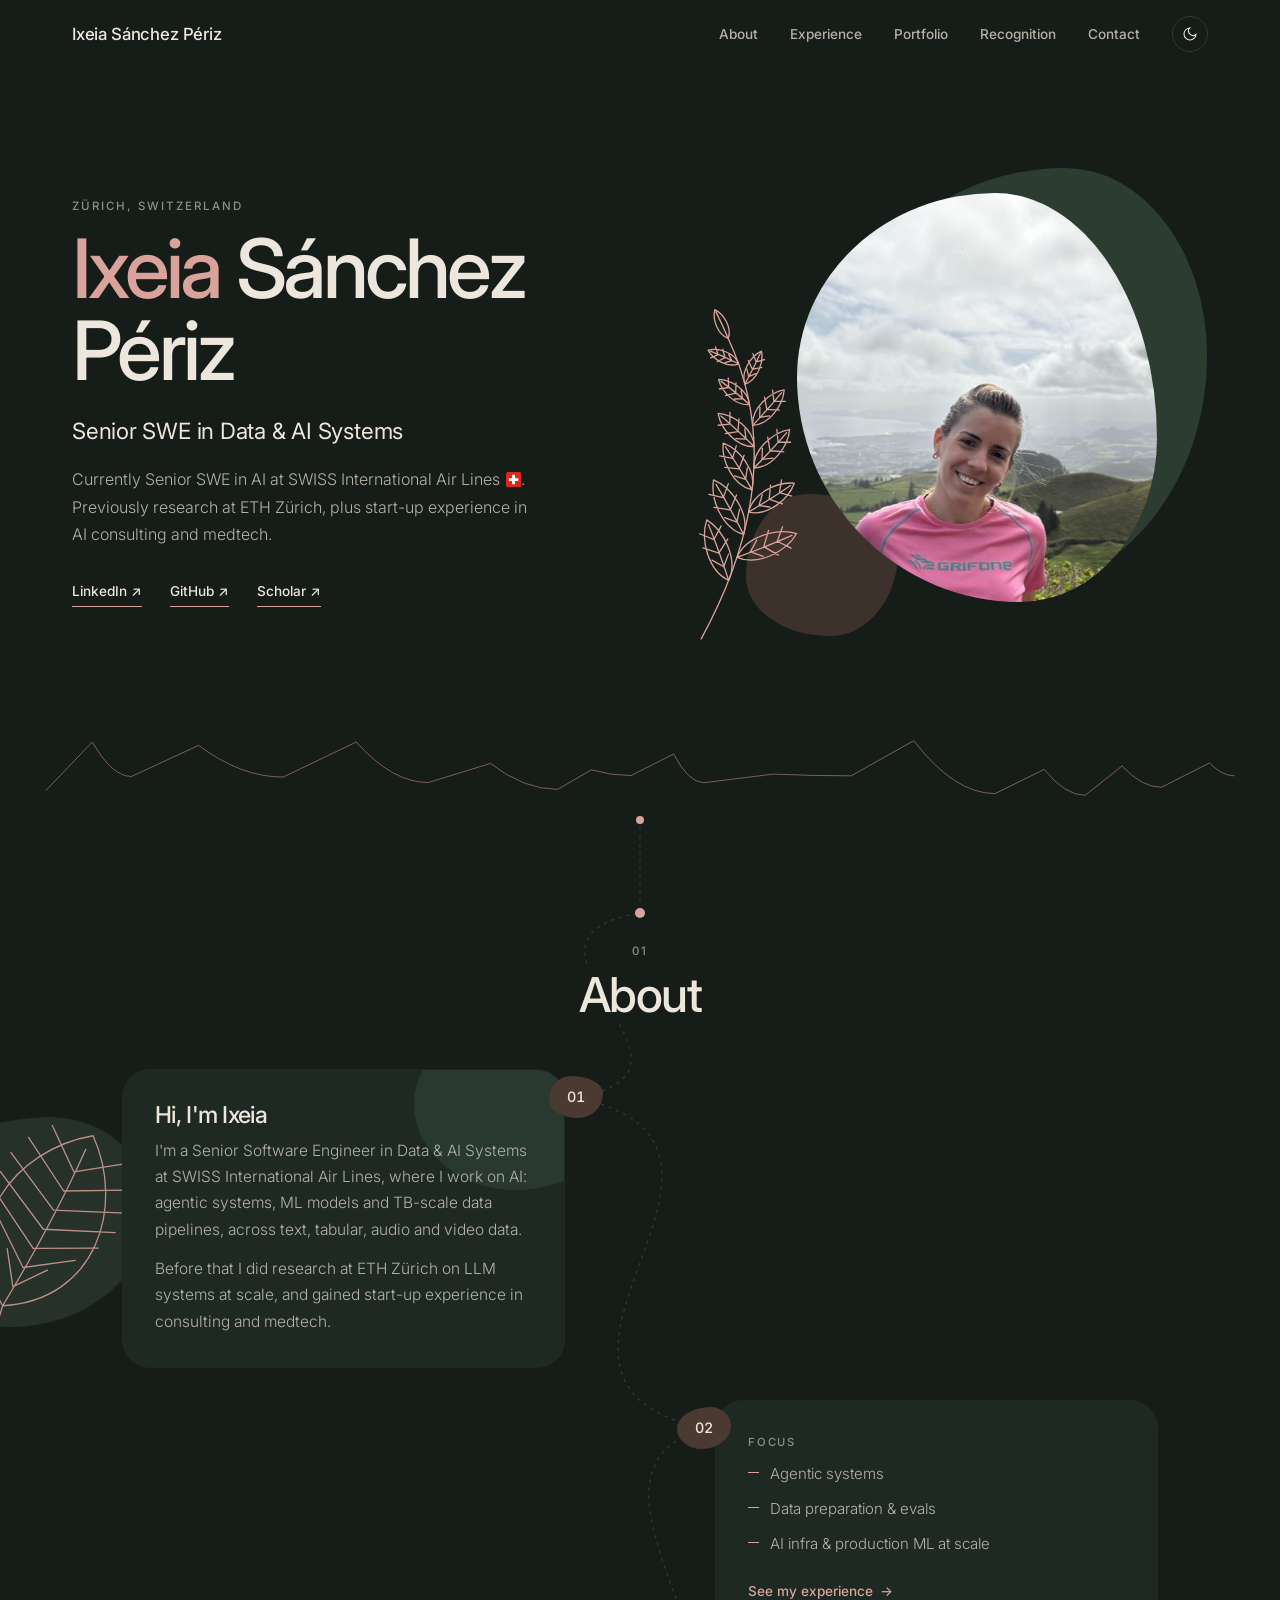
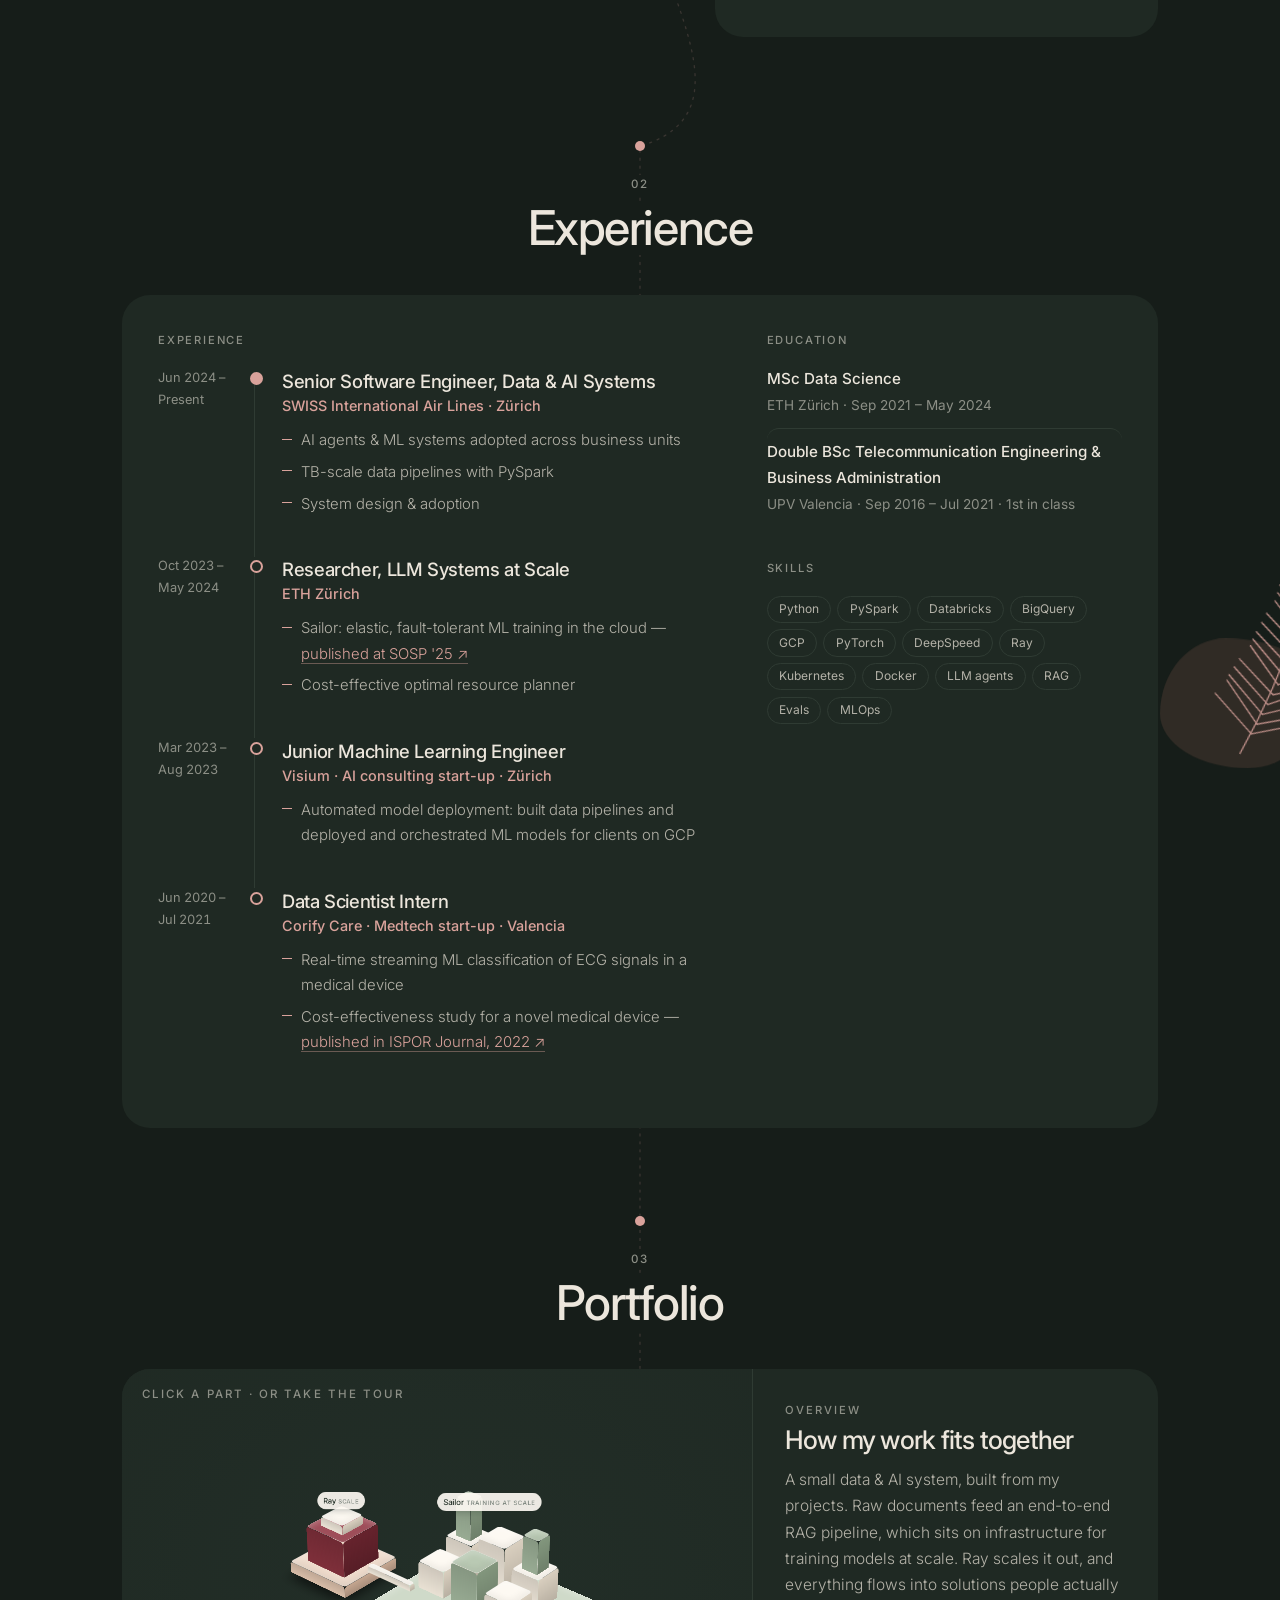
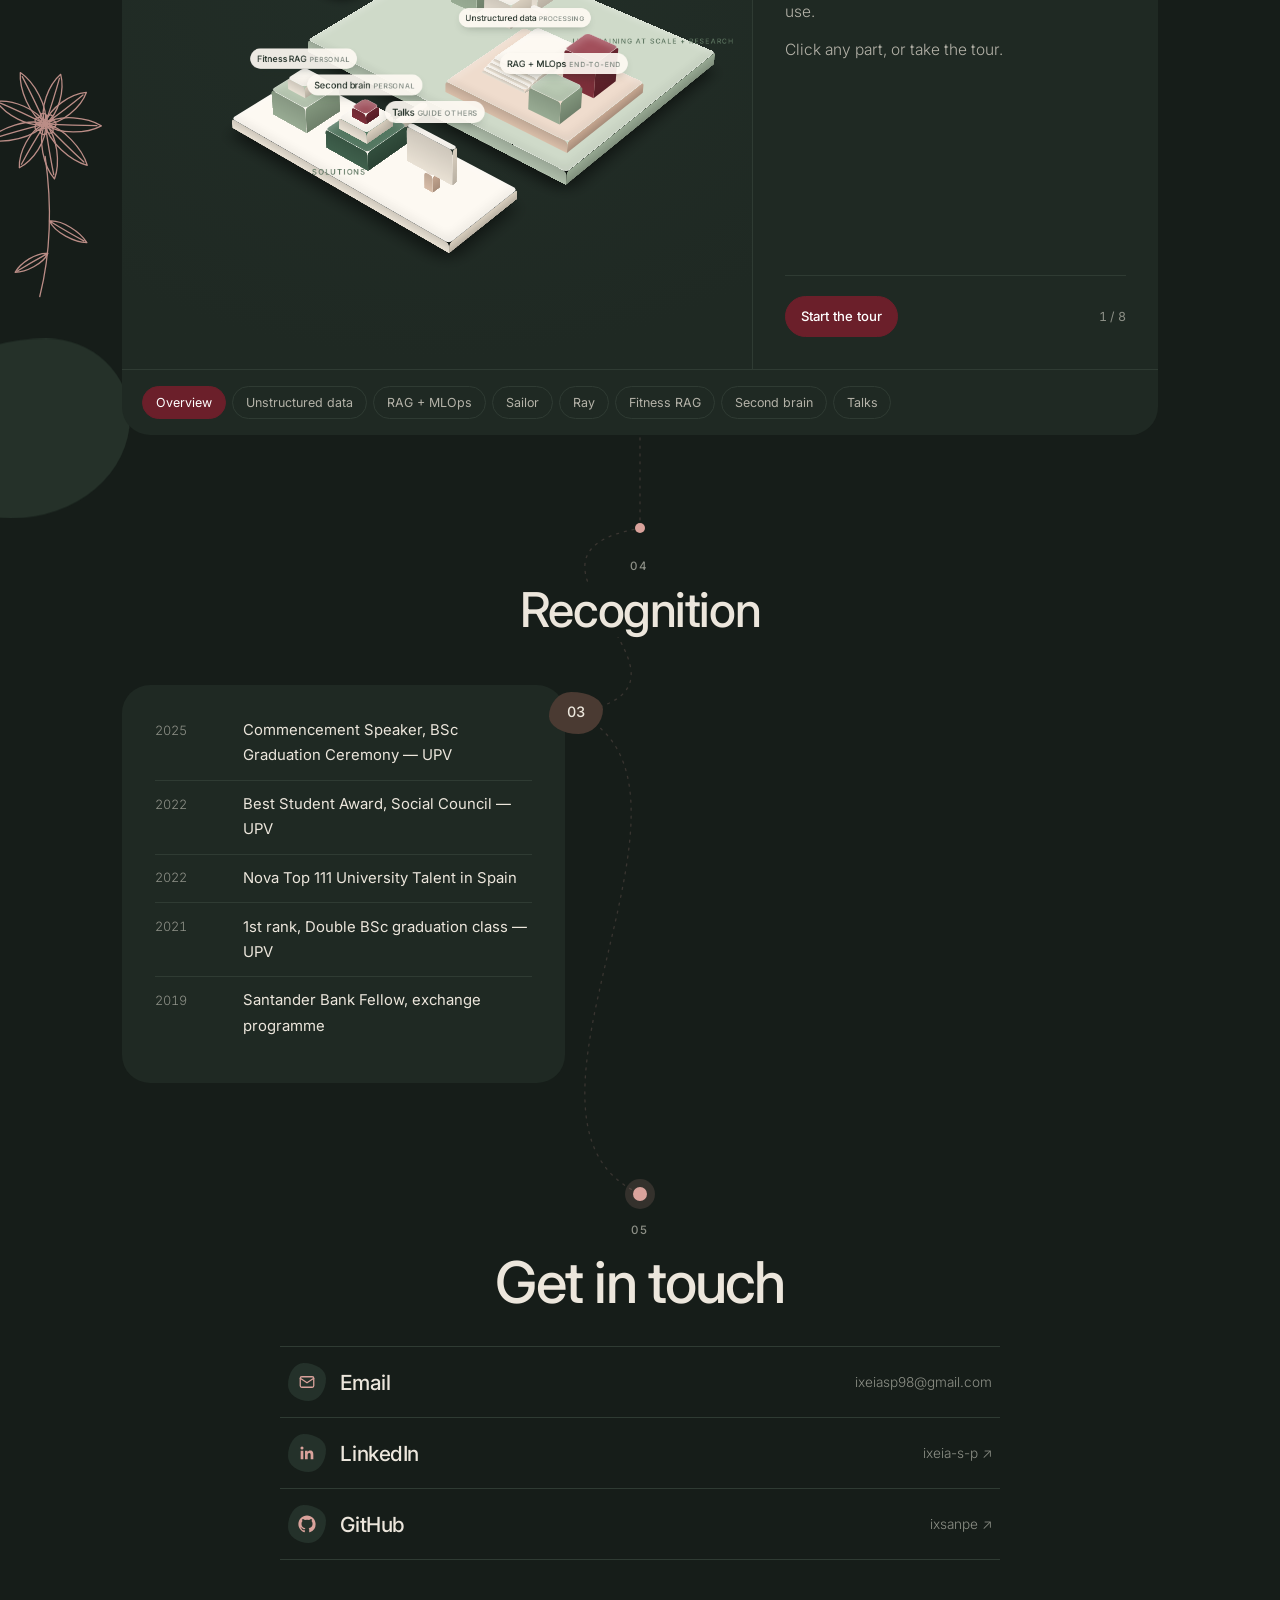
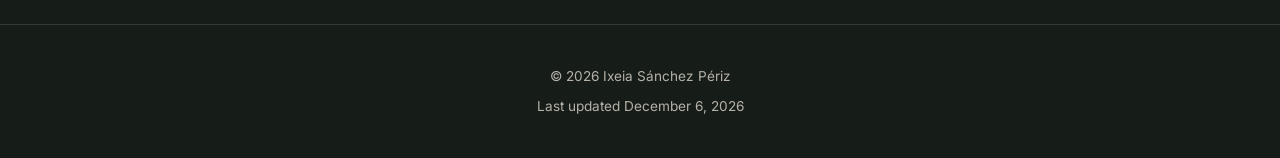
==== commit 26875ee9: "Restore original portrait and highlight first name - Bring back the original hillside photo (profile" ====
--- a/index.html
+++ b/index.html
@@ -124,7 +124,7 @@
             width: 100%;
             height: 100%;
             object-fit: cover;
-            object-position: center 35%;
+            object-position: 55% 75%;
             border-radius: var(--blob-c);
         }
 
@@ -833,7 +833,7 @@
     <header class="hero" id="top">
         <div class="hero-text">
             <p class="eyebrow">Zürich, Switzerland</p>
-            <h1>Ixeia <em>Sánchez</em> Périz</h1>
+            <h1><em>Ixeia</em> Sánchez Périz</h1>
             <p class="tagline">Senior SWE in Data &amp; AI Systems</p>
             <p class="intro">Currently Senior SWE in AI at SWISS International <span style="white-space:nowrap">Air Lines <svg class="flag-ch" viewBox="0 0 32 32" role="img" aria-label="Swiss flag"><rect width="32" height="32" rx="4" fill="#da291c"/><path d="M13 6h6v7h7v6h-7v7h-6v-7H6v-6h7z" fill="#fff"/></svg>.</span> Previously research at ETH Zürich, plus start-up experience in AI consulting and medtech.</p>
             <div class="text-links">
@@ -845,7 +845,7 @@
         <div class="portrait-wrap">
             <span class="blob back"></span>
             <span class="blob sand"></span>
-            <img src="assets/profile_desk.jpg" alt="Ixeia Sánchez Périz at her desk with data pipeline diagrams in the background" class="portrait">
+            <img src="assets/profile_small.jpg" alt="Ixeia Sánchez Périz smiling on a green hillside above the coast" class="portrait">
             <svg class="botanical" data-kind="fern" data-seed="3" data-opts='{"length":340,"leaves":11,"leafLen":80,"bend":0.3,"veins":3}' aria-hidden="true"></svg>
         </div>
         <svg class="hero-ridge botanical" data-kind="ridge" data-seed="11" data-opts='{"width":1200,"height":80}' data-stroke="1" preserveAspectRatio="none" aria-hidden="true"></svg>
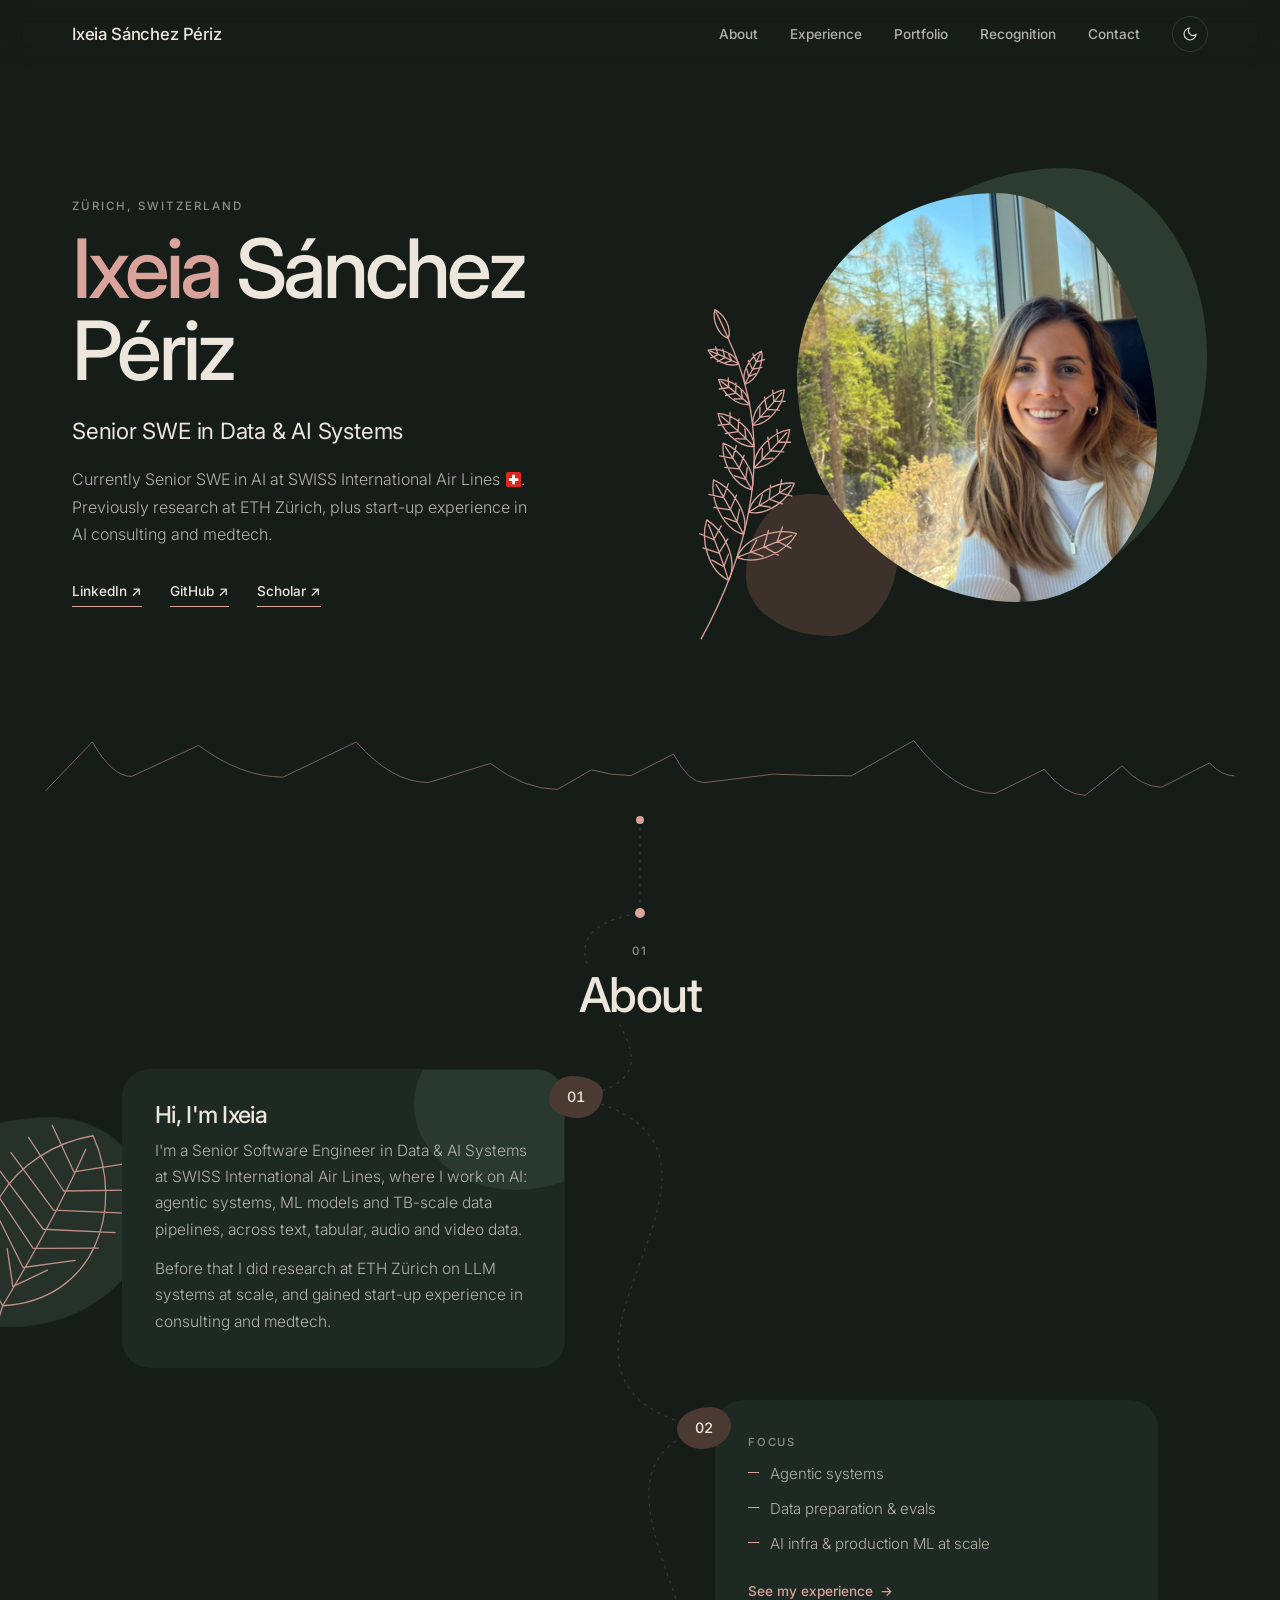
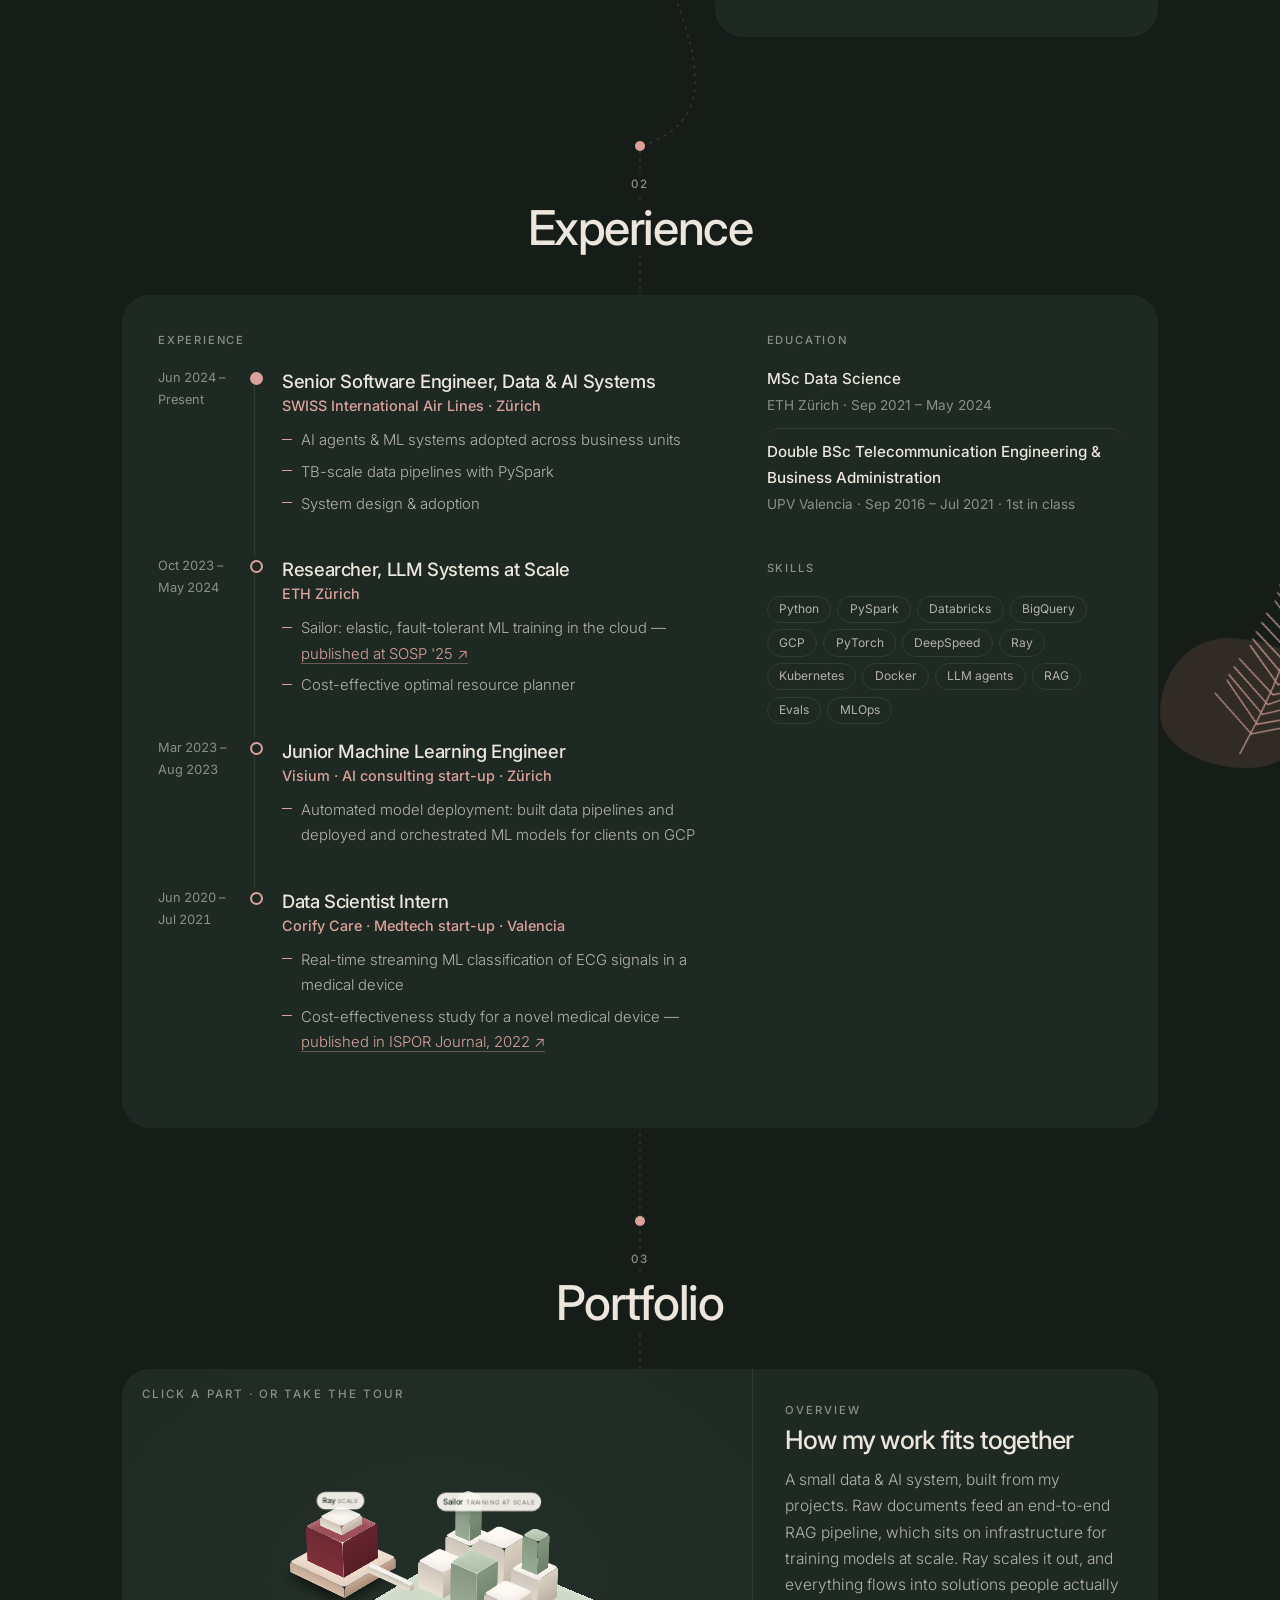
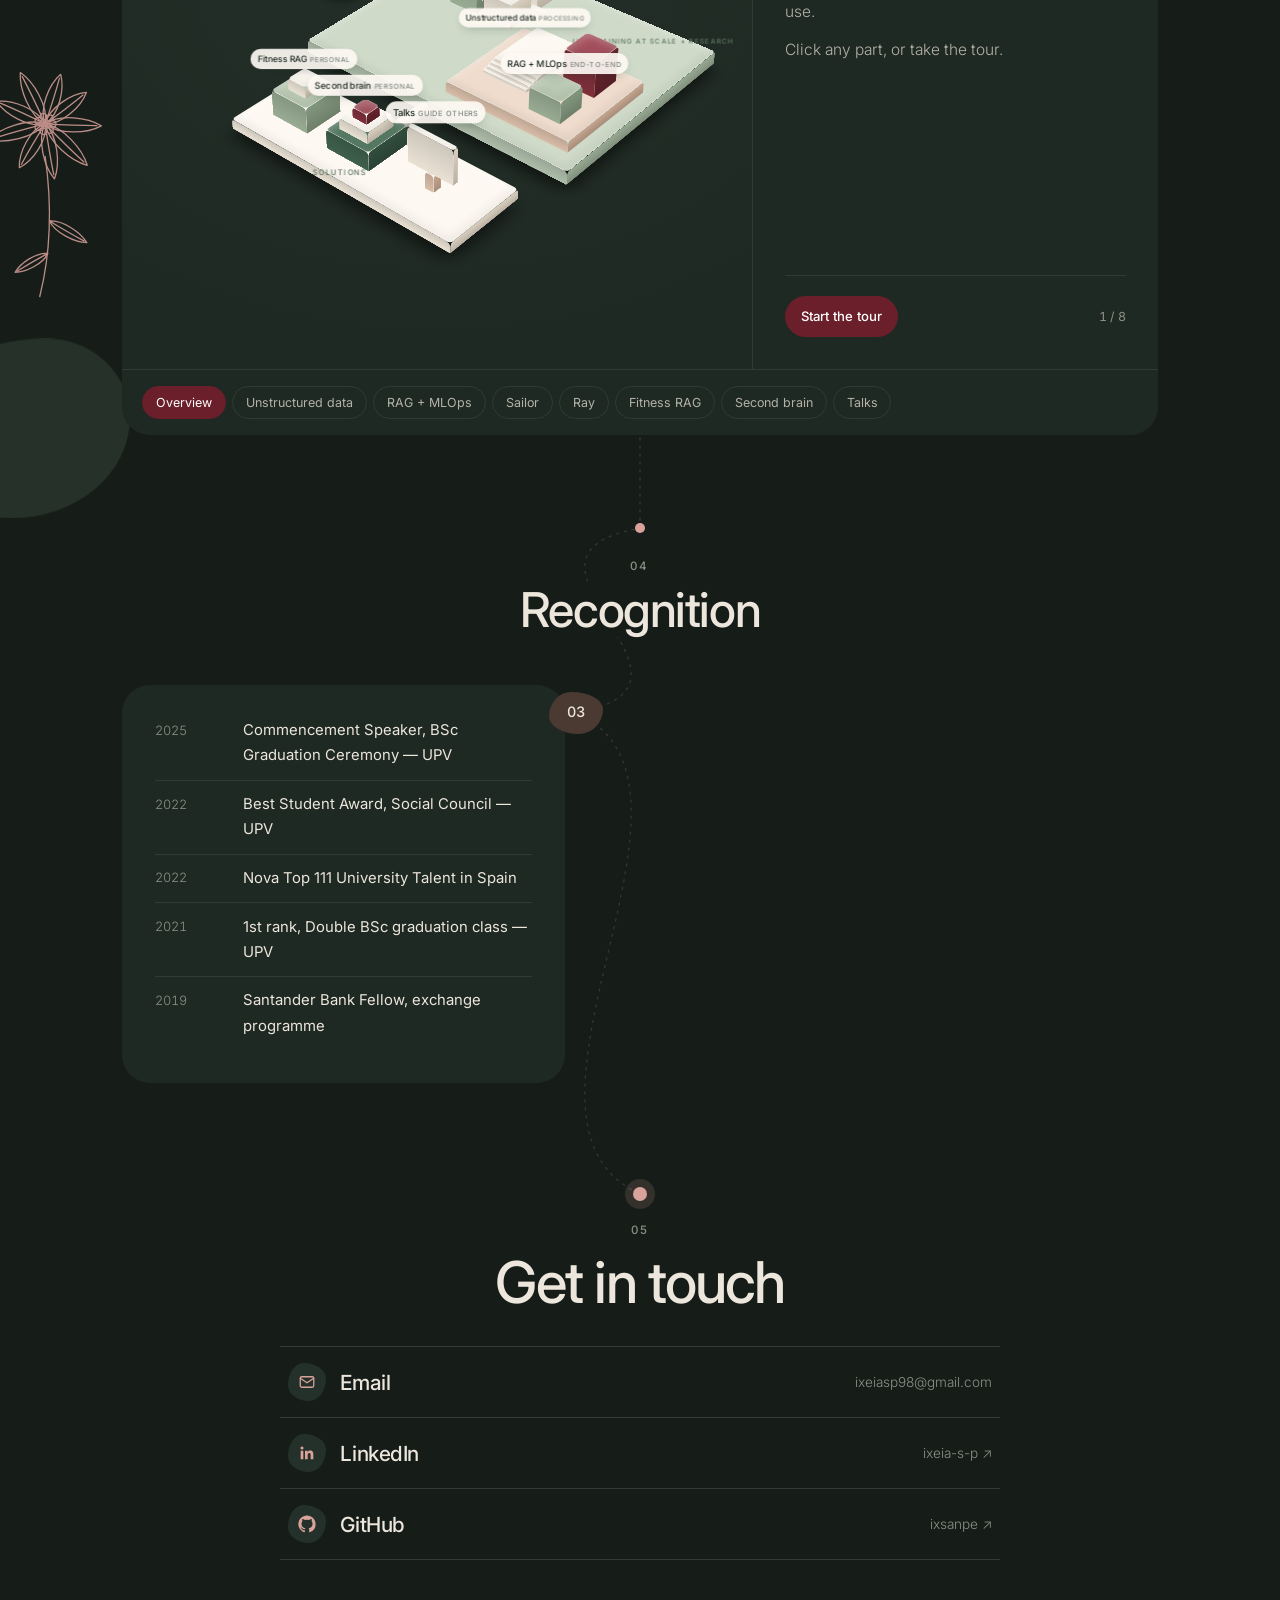
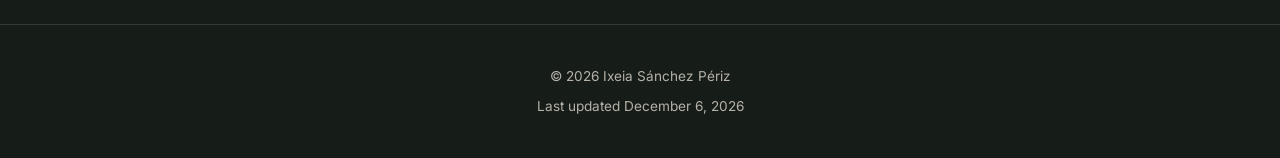
==== commit be0432fb: "Use train window photo as the hero portrait Replace the hillside photo with a new one cropped to the" ====
--- a/index.html
+++ b/index.html
@@ -124,7 +124,7 @@
             width: 100%;
             height: 100%;
             object-fit: cover;
-            object-position: 55% 75%;
+            object-position: center;
             border-radius: var(--blob-c);
         }
 
@@ -845,7 +845,7 @@
         <div class="portrait-wrap">
             <span class="blob back"></span>
             <span class="blob sand"></span>
-            <img src="assets/profile_small.jpg" alt="Ixeia Sánchez Périz smiling on a green hillside above the coast" class="portrait">
+            <img src="assets/profile_train.jpg" alt="Ixeia Sánchez Périz smiling by a train window with larch forest outside" class="portrait">
             <svg class="botanical" data-kind="fern" data-seed="3" data-opts='{"length":340,"leaves":11,"leafLen":80,"bend":0.3,"veins":3}' aria-hidden="true"></svg>
         </div>
         <svg class="hero-ridge botanical" data-kind="ridge" data-seed="11" data-opts='{"width":1200,"height":80}' data-stroke="1" preserveAspectRatio="none" aria-hidden="true"></svg>
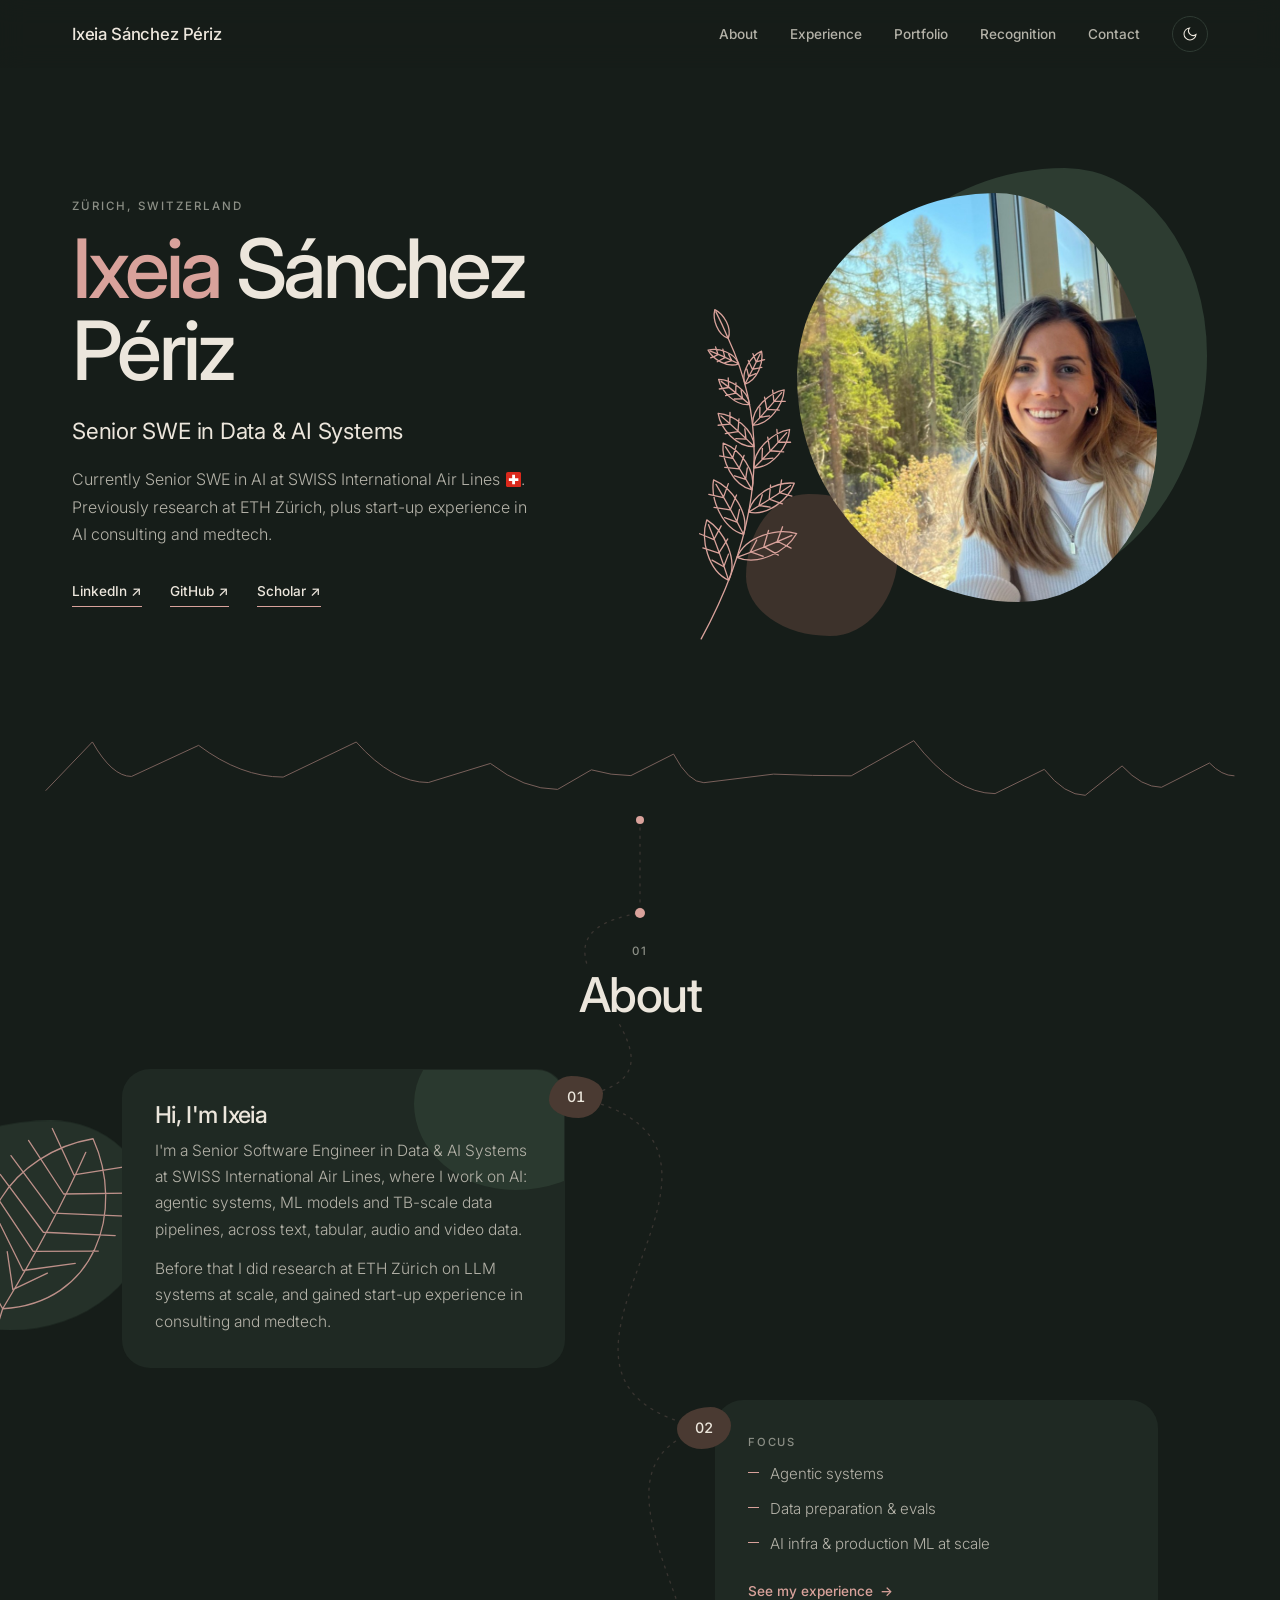
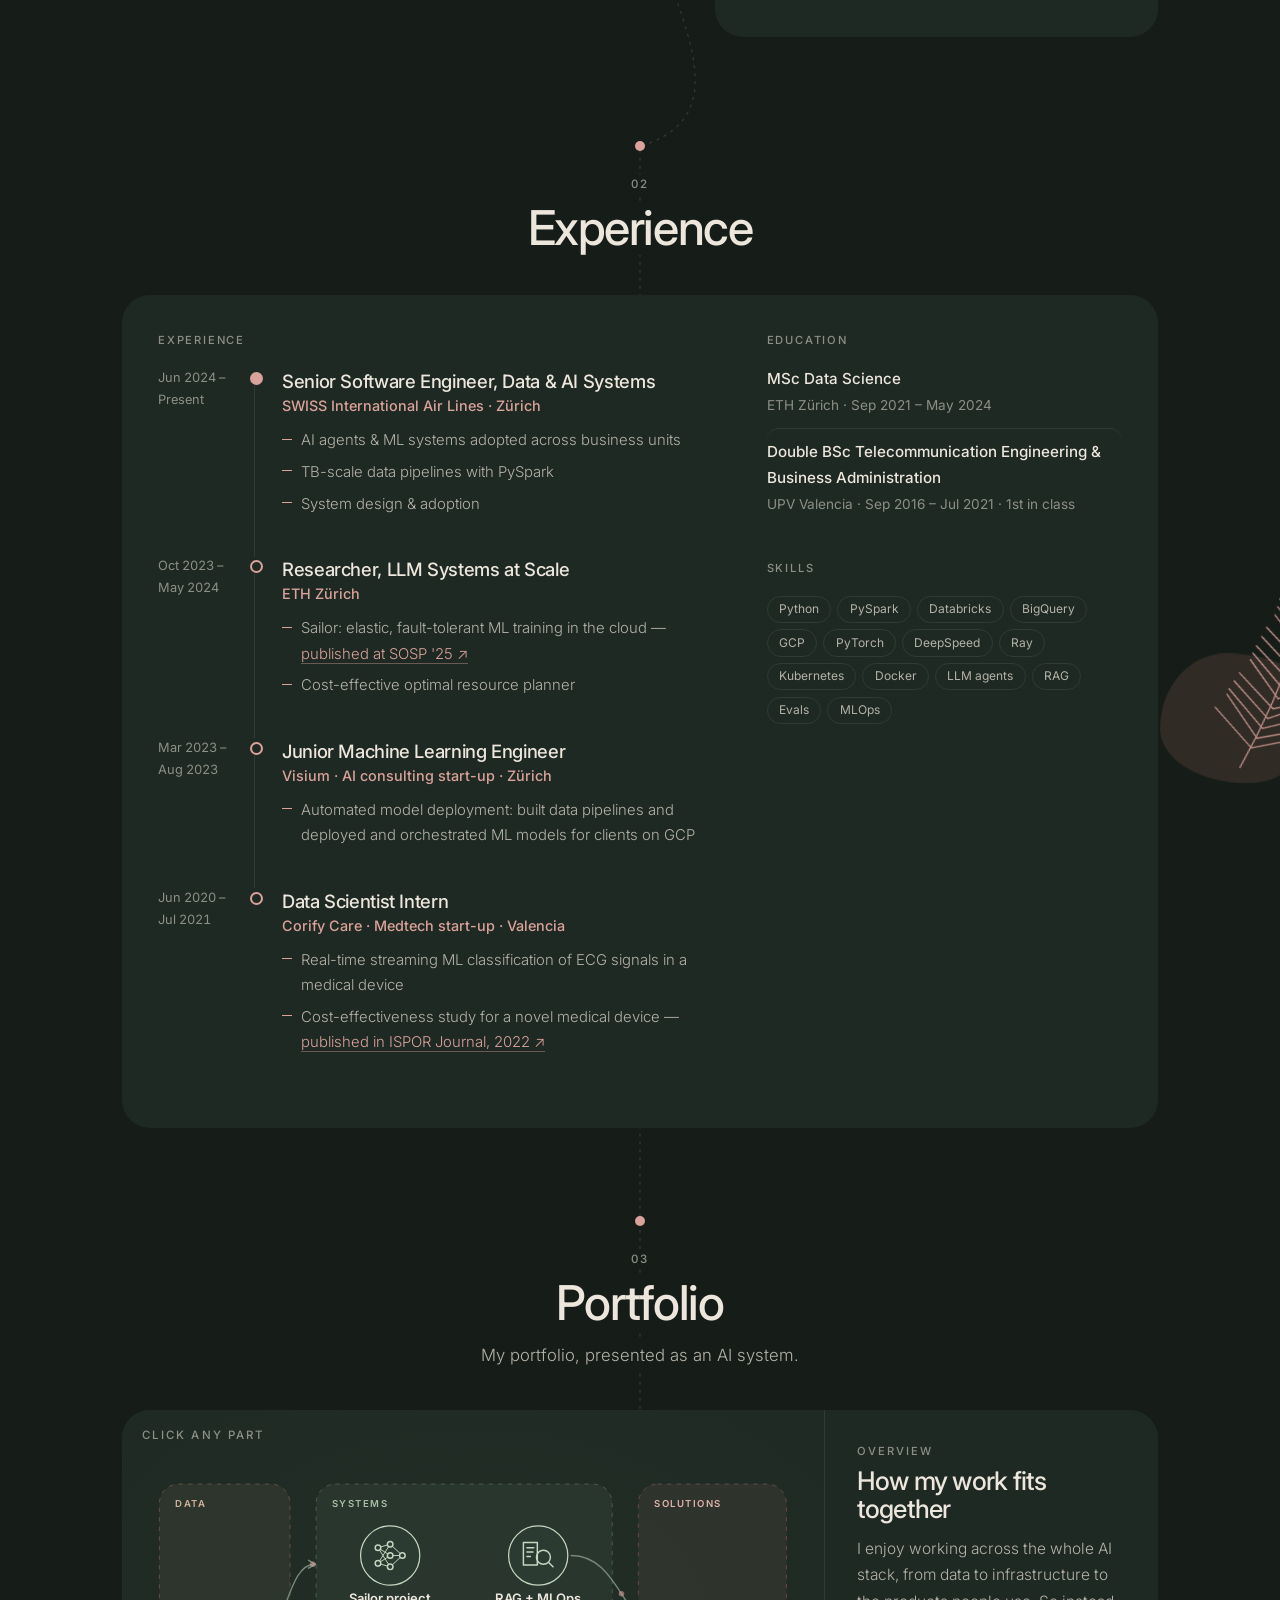
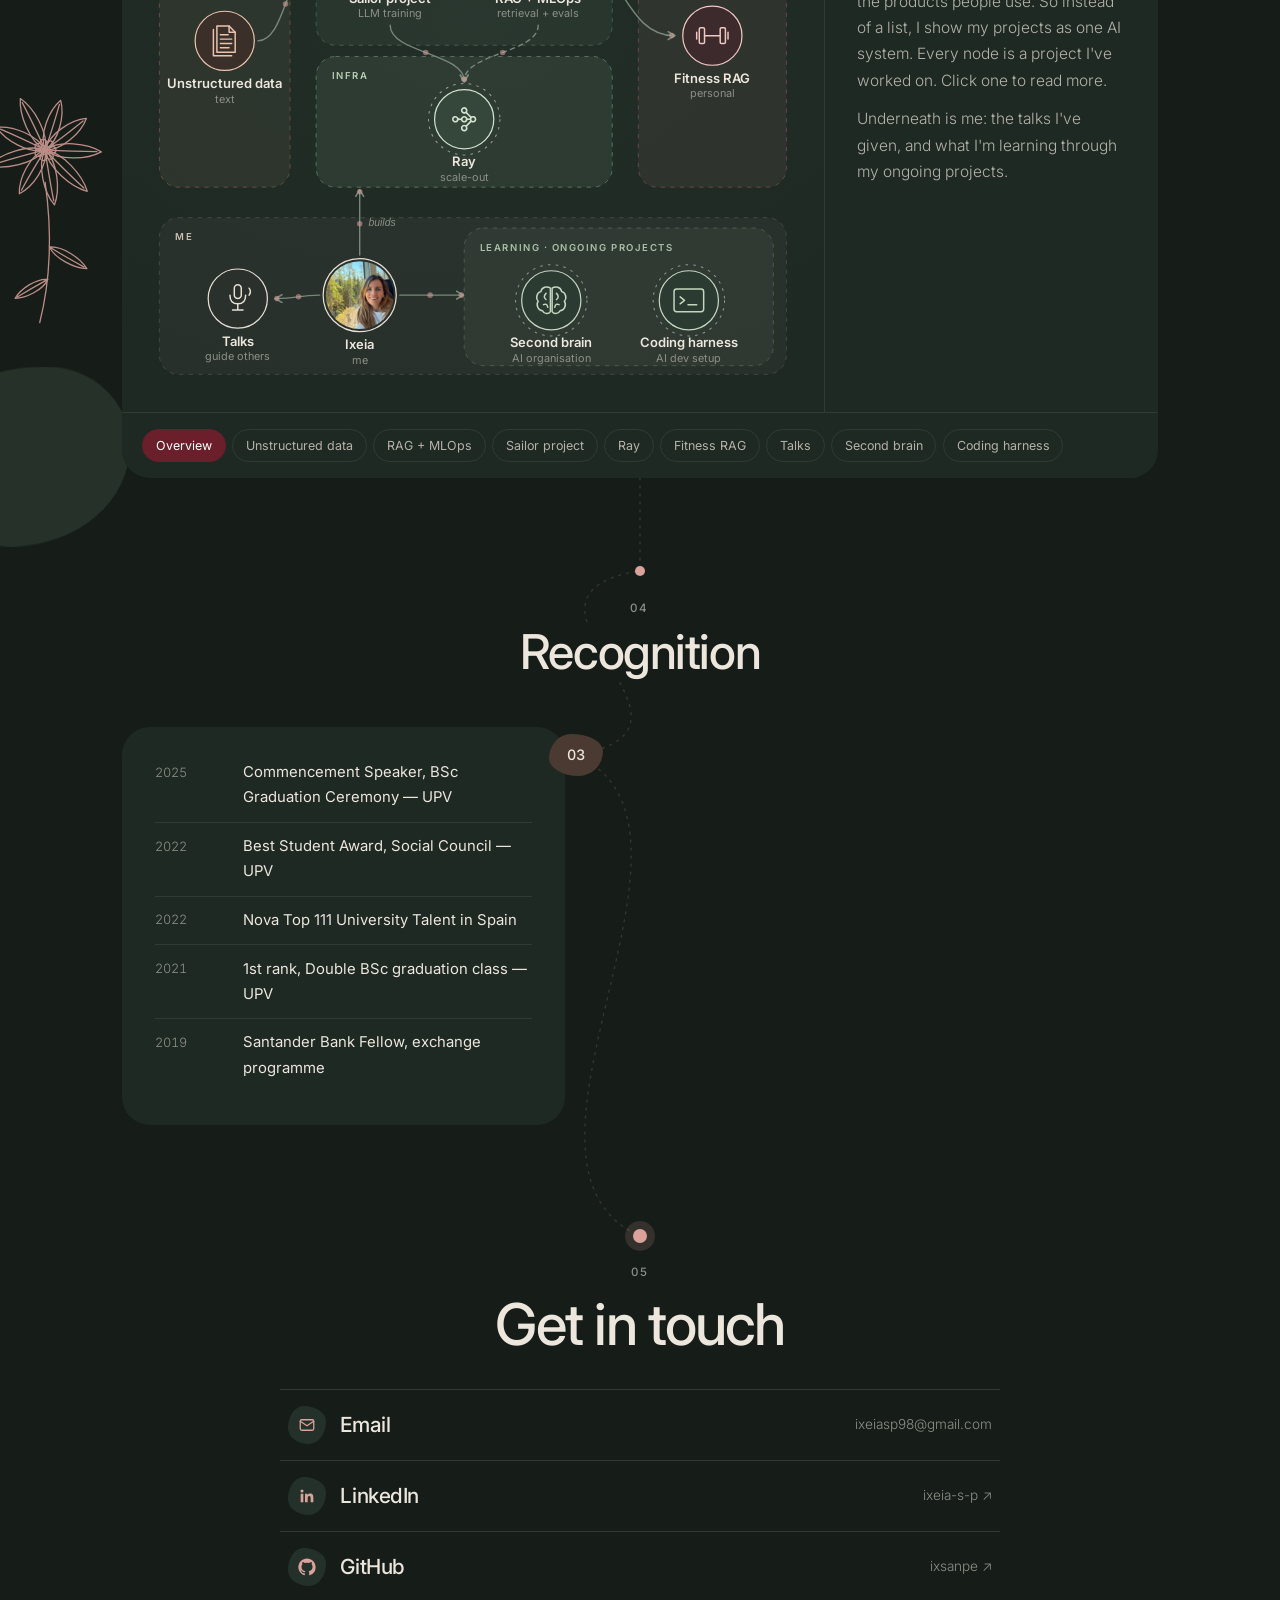
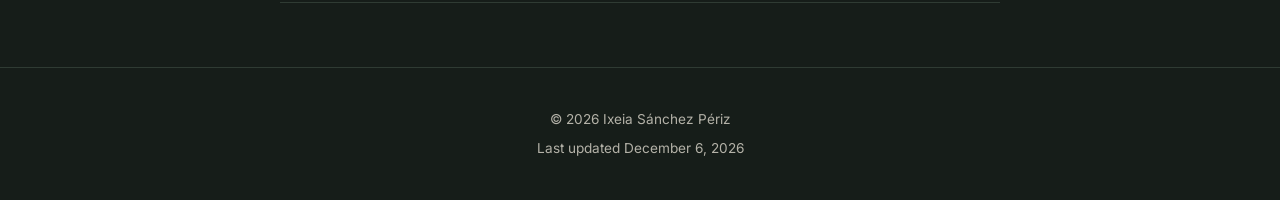
==== commit f01ab771: "Portfolio graph with Me group, fitness RAG update, and LLM-readable site - Portfolio: redrawn as one" ====
--- a/index.html
+++ b/index.html
@@ -15,6 +15,27 @@
             document.documentElement.classList.add('js');
         })();
     </script>
+    <script type="application/ld+json">
+    {
+        "@context": "https://schema.org",
+        "@type": "Person",
+        "name": "Ixeia Sánchez Périz",
+        "url": "https://ixsanpe.github.io/",
+        "jobTitle": "Senior Software Engineer, Data & AI Systems",
+        "worksFor": { "@type": "Organization", "name": "SWISS International Air Lines" },
+        "address": { "@type": "PostalAddress", "addressLocality": "Zürich", "addressCountry": "CH" },
+        "alumniOf": [
+            { "@type": "CollegeOrUniversity", "name": "ETH Zürich" },
+            { "@type": "CollegeOrUniversity", "name": "Universitat Politècnica de València" }
+        ],
+        "knowsAbout": ["LLM agents", "RAG", "Evals", "MLOps", "Distributed LLM training", "PySpark", "PyTorch", "DeepSpeed", "Ray", "Kubernetes", "GCP"],
+        "sameAs": [
+            "https://www.linkedin.com/in/ixeia-s-p/",
+            "https://github.com/ixsanpe",
+            "https://scholar.google.com/citations?user=iWlPeUYAAAAJ"
+        ]
+    }
+    </script>
     <link rel="stylesheet" href="style.css">
     <link rel="stylesheet" href="system.css">
     <style>
@@ -188,6 +209,17 @@
         }
 
         .stage .eyebrow { display: inline-block; margin-bottom: 0.4rem; }
+
+        .stage .stage-sub {
+            display: table;
+            margin: 0.75rem auto 0;
+            padding: 0 0.75rem;
+            background: var(--bg);
+            position: relative;
+            color: var(--text-muted);
+            font-size: 1.05rem;
+            font-weight: 300;
+        }
 
         .stage h2 {
             display: table;
@@ -790,6 +822,7 @@
             .stage { text-align: left; padding: 3.5rem 0 1.25rem 3.25rem; }
             .stage .pin { position: absolute; left: 24px; top: 3.95rem; margin: 0; transform: translateX(-50%); }
             .stage h2 { margin: 0; }
+            .stage .stage-sub { margin: 0.5rem 0 0; padding: 0; }
             .stage .eyebrow, .stage h2 { padding: 0; }
 
             .waypoint { grid-template-columns: 1fr; padding-left: 3.25rem; margin: 0.75rem 0 1.25rem; }
@@ -971,22 +1004,61 @@
             <span class="pin marker"></span>
             <p class="eyebrow">03</p>
             <h2>Portfolio</h2>
+            <p class="stage-sub">My portfolio, presented as an AI system.</p>
         </header>
 
         <section class="sys" id="system" aria-label="Interactive portfolio of my projects">
             <div class="sys-stage">
-                <p class="eyebrow sys-hint">Click a part · or take the tour</p>
+                <p class="eyebrow sys-hint">Click any part</p>
                 <div class="sys-scene"></div>
             </div>
             <div class="sys-panel" aria-live="polite">
                 <div class="sys-panel-body"></div>
-                <div class="sys-tour">
-                    <button type="button" class="sys-btn" data-tour="prev">Back</button>
-                    <button type="button" class="sys-btn primary" data-tour="next">Start the tour</button>
-                    <span class="sys-step"></span>
-                </div>
             </div>
             <ul class="sys-legend" aria-label="Parts of the system"></ul>
+
+            <!-- Plain-HTML version of the portfolio. Shown when JavaScript is off and read by
+                 crawlers / LLM agents; hidden once system.js draws the interactive view.
+                 Keep in sync with PARTS in system.js. -->
+            <div class="sys-static">
+                <article>
+                    <p class="eyebrow">Overview</p>
+                    <h3>How my work fits together</h3>
+                    <p>I work across the whole AI stack, from data to infrastructure to the products people use, so my projects are drawn as one AI system: unstructured data feeds the systems (RAG + MLOps, and Sailor for LLM training), which run on infrastructure (Ray, GPUs and cloud) and power a solution (Fitness RAG). Underneath is me: I build the systems, give talks, and keep learning through ongoing projects.</p>
+                </article>
+                <article>
+                    <p class="eyebrow">Research · SOSP '25</p>
+                    <h3>Sailor: LLM training at scale</h3>
+                    <p>ETH Zürich master's thesis: I designed and built Sailor's elastic, fault-tolerant runtime, which keeps training going on spot instances with in-CPU checkpoints (back to training 52 s after a preemption, 2.87× higher goodput than state of the art). I also worked on its resource planner.</p>
+                    <p class="tags">PyTorch · DeepSpeed · GKE · Distributed training</p>
+                    <p class="card-links"><a class="read-more" href="projects/sailor-llm.html">Case study →</a> <a class="read-more" href="https://dl.acm.org/doi/10.1145/3731569.3764839">Paper (SOSP '25) ↗</a> <a class="read-more" href="https://github.com/eth-easl/sailor">Code ↗</a></p>
+                </article>
+                <article>
+                    <p class="eyebrow">Side project · 2025–2026</p>
+                    <h3>RAG for fitness exercises</h3>
+                    <p>A retrieval system over 873 exercises: hybrid BM25 + dense retrieval fused with RRF, contrastive fine-tuning of the embedder (Recall@10 0.36 → 0.81), MLflow tracking, Milvus Lite and a local LLM for grounded answers, all measured with a 69-query labelled eval set.</p>
+                    <p class="tags">RAG · Hybrid search · Embeddings · MLflow · Ollama</p>
+                    <p class="card-links"><a class="read-more" href="projects/fitness-rag.html">Case study →</a> <a class="read-more" href="https://github.com/ixsanpe/fitness-ai-assistant">Code ↗</a></p>
+                </article>
+                <article>
+                    <p class="eyebrow">Talks</p>
+                    <h3>Talks</h3>
+                    <ul>
+                        <li><a href="talks/uzh-career-night-2024.html">Career Tips for Fresh Graduates</a> · UZH Career Night, Nov 2024</li>
+                        <li><a href="https://www.youtube.com/watch?v=Q9edBOO_sYo">Commencement Speech, Class of 2025</a> · UPV Valencia, May 2025 (in Spanish)</li>
+                    </ul>
+                </article>
+                <article>
+                    <p class="eyebrow">In progress</p>
+                    <h3>Ongoing projects</h3>
+                    <ul>
+                        <li><strong>Unstructured data processing:</strong> turning raw text into data that RAG systems can use.</li>
+                        <li><strong>Ray Data &amp; distributed GPU training:</strong> scaling out data processing and training.</li>
+                        <li><strong>Second brain:</strong> using AI to organise my notes and knowledge.</li>
+                        <li><strong>Coding harness:</strong> my AI development setup.</li>
+                    </ul>
+                </article>
+            </div>
         </section>
 
         <!-- ===== Recognition ===== -->
--- a/system.css
+++ b/system.css
@@ -1,13 +1,13 @@
 /* =====================================================================
-   THE SYSTEM — interactive 3D (CSS) "clay render" of how projects fit
-   together. Built by system.js. Tokens come from style.css.
+   THE SYSTEM — illustrated node graph of how projects fit together.
+   Built by system.js. Tokens come from style.css.
    ===================================================================== */
 
 .sys {
     position: relative;
     z-index: 1;
     display: grid;
-    grid-template-columns: minmax(0, 1.55fr) minmax(280px, 1fr);
+    grid-template-columns: minmax(0, 2.1fr) minmax(280px, 1fr);
     background: var(--surface);
     border-radius: var(--radius-lg);
     overflow: hidden;
@@ -17,13 +17,9 @@
 /* ---------- Stage ---------- */
 .sys-stage {
     position: relative;
-    height: 600px;
-    perspective: 2400px;
-    perspective-origin: 50% 40%;
-    overflow: hidden;
+    padding: 3rem 1.25rem 1.25rem;
     background:
-        radial-gradient(120% 90% at 50% 35%, color-mix(in srgb, var(--shape-sage-soft) 70%, var(--surface)) 0%, var(--surface) 70%);
-    touch-action: pan-y;
+        radial-gradient(120% 90% at 50% 35%, color-mix(in srgb, var(--shape-sage-soft) 55%, var(--surface)) 0%, var(--surface) 70%);
 }
 
 .sys-hint {
@@ -34,190 +30,104 @@
     margin: 0;
 }
 
-.sys-scene {
-    position: absolute;
-    left: 50%;
-    top: 50%;
-    width: 0;
-    height: 0;
-    transform-style: preserve-3d;
-    transform:
-        scale(var(--fit, 1))
-        rotateX(var(--tx, 57deg))
-        rotateZ(var(--tz, 40deg))
-        scale(var(--zoom, 1))
-        translate3d(var(--cx, 0px), var(--cy, 0px), 0);
-}
-
-.sys-world,
-.sys-world * {
-    transform-style: preserve-3d;
-}
-
-.sys-world {
-    position: absolute;
-    left: 0;
-    top: 0;
-}
-
-/* ---------- Boxes (clay blocks) ---------- */
-.box {
-    position: absolute;
-}
-
-.face {
-    position: absolute;
-    transition: filter 0.5s;
-}
-
-.f-top {
-    inset: 0;
-    background: var(--top);
-    border-radius: 7px;
-    box-shadow: inset 0 0 0 1px rgba(255, 255, 255, 0.35), inset 6px 6px 18px rgba(255, 255, 255, 0.25), inset -8px -8px 18px rgba(0, 0, 0, 0.06);
-}
-
-.f-front {
-    left: 0;
-    top: 100%;
+.graph {
+    display: block;
     width: 100%;
-    transform-origin: top;
-    transform: rotateX(90deg);
-    background: linear-gradient(to bottom, var(--front), color-mix(in srgb, var(--front) 88%, #000));
-    border-radius: 0 0 6px 6px;
-}
-
-.f-right {
-    left: 100%;
-    top: 0;
-    height: 100%;
-    transform-origin: left;
-    transform: rotateY(-90deg);
-    background: linear-gradient(to left, var(--side), color-mix(in srgb, var(--side) 85%, #000));
-    border-radius: 0 6px 6px 0;
-}
-
-.shadow {
-    position: absolute;
-    background: rgba(31, 45, 36, 0.22);
-    filter: blur(14px);
-    border-radius: 20px;
-}
-
-[data-theme="dark"] .shadow { background: rgba(0, 0, 0, 0.55); }
-
-/* Palette (clay) */
-.c-sage  { --top: #cfdac9; --front: #aebdaa; --side: #97a993; }
-.c-sage2 { --top: #b9c9b3; --front: #98ab93; --side: #82967d; }
-.c-sand  { --top: #efdccd; --front: #d8bda8; --side: #c5a690; }
-.c-cream { --top: #fdf9f2; --front: #e9e1d4; --side: #d9cfbf; }
-.c-wine  { --top: #a24f5b; --front: #7e2f3a; --side: #66232d; }
-.c-forest{ --top: #557a63; --front: #3f604c; --side: #324e3d; }
-.c-glass { --top: rgba(253, 249, 242, 0.75); --front: rgba(233, 225, 212, 0.75); --side: rgba(217, 207, 191, 0.75); }
-
-/* ---------- Modules ---------- */
-.mod {
-    position: absolute;
-    cursor: pointer;
-}
-
-.mod-lift {
-    position: absolute;
-    inset: 0;
-    transition: transform 0.5s var(--ease);
-}
-
-.mod:hover .mod-lift,
-.mod:focus-visible .mod-lift { transform: translateZ(10px); }
-
-.mod.active .mod-lift { transform: translateZ(14px); }
-
-.mod:focus { outline: none; }
-
-.mod.active .f-top {
-    box-shadow: inset 0 0 0 2px var(--wine-700), inset 6px 6px 18px rgba(255, 255, 255, 0.3);
-}
-
-.sys-world.focus .mod:not(.active) .face,
-.sys-world.focus .base .face {
-    filter: saturate(0.45) brightness(1.04);
-}
-
-[data-theme="dark"] .sys-world.focus .mod:not(.active) .face,
-[data-theme="dark"] .sys-world.focus .base .face {
-    filter: saturate(0.4) brightness(0.8);
-}
-
-/* Billboard labels */
-.label {
-    position: absolute;
-    left: 50%;
-    top: 50%;
-    white-space: nowrap;
+    height: auto;
+    overflow: visible;
     font-family: var(--font-body);
-    font-size: 13px;
-    font-weight: 500;
-    letter-spacing: -0.005em;
-    color: var(--forest-900);
-    background: rgba(253, 249, 242, 0.92);
-    padding: 4px 10px;
-    border-radius: 999px;
-    box-shadow: 0 6px 16px -8px rgba(31, 45, 36, 0.45);
-    transform:
-        translate(-50%, -50%)
-        translateZ(var(--lz, 80px))
-        rotateZ(calc(var(--tz) * -1))
-        rotateX(calc(var(--tx) * -1));
-    pointer-events: auto;
-    transition: background-color 0.3s, color 0.3s;
-}
-
-.label small {
-    font-size: 10px;
-    color: #7d877f;
-    margin-left: 4px;
-    letter-spacing: 0.08em;
-    text-transform: uppercase;
-}
-
-.mod:hover .label,
-.mod.active .label {
-    background: var(--wine-700);
-    color: #fff;
-}
-
-.mod:hover .label small,
-.mod.active .label small { color: rgba(255, 255, 255, 0.7); }
-
-.label.base-label {
-    background: transparent;
-    box-shadow: none;
-    font-size: 11px;
-    letter-spacing: 0.16em;
-    text-transform: uppercase;
-    color: #5d7560;
-}
-
-
-/* ---------- Data packets ---------- */
-.packet {
-    position: absolute;
-    left: -5px;
-    top: -5px;
-    width: 10px;
-    height: 10px;
-    border-radius: 50%;
-    background: var(--wine-700);
-    box-shadow: 0 0 10px 2px color-mix(in srgb, var(--wine-500) 60%, transparent);
-    animation: flow var(--dur, 2.6s) linear infinite;
-    animation-delay: var(--delay, 0s);
-}
-
-@keyframes flow {
-    0% { transform: translate3d(var(--x1), var(--y1), var(--z)); opacity: 0; }
-    12% { opacity: 1; }
-    88% { opacity: 1; }
-    100% { transform: translate3d(var(--x2), var(--y2), var(--z)); opacity: 0; }
+    /* graph palette */
+    --g-edge: #a39785;
+    --g-edge-lit: var(--wine-700);
+    --g-label: var(--text);
+    --g-sub: var(--text-subtle);
+}
+
+[data-theme="dark"] .graph { --g-edge: #77877b; --g-edge-lit: #d9a29b; }
+
+/* groups */
+.grp rect { fill: var(--g-fill); stroke: var(--g-stroke); stroke-width: 1; stroke-dasharray: 5 6; }
+.grp-label { font-size: 11px; font-weight: 600; letter-spacing: 0.16em; text-transform: uppercase; fill: var(--g-ink); }
+
+.grp-data { --g-fill: color-mix(in srgb, var(--sand-200) 45%, transparent); --g-stroke: var(--sand-500); --g-ink: #8a5f48; --n-fill: var(--sand-200); --n-ink: var(--wine-700); }
+.grp-sys  { --g-fill: color-mix(in srgb, var(--sage-200) 50%, transparent); --g-stroke: var(--sage-500); --g-ink: var(--sage-700); --n-fill: var(--sage-200); --n-ink: var(--forest-700); }
+.grp-infra { --g-fill: color-mix(in srgb, var(--sage-300) 30%, transparent); --g-stroke: var(--sage-700); --g-ink: var(--sage-700); --n-fill: var(--sage-300); --n-ink: var(--forest-900); }
+.grp-sol  { --g-fill: color-mix(in srgb, #ecd3d3 40%, transparent); --g-stroke: #c99a9f; --g-ink: var(--wine-500); --n-fill: #f1dcdc; --n-ink: var(--wine-700); }
+.grp-learn { --g-fill: color-mix(in srgb, var(--sage-200) 35%, transparent); --g-stroke: var(--sage-500); --g-ink: var(--sage-700); --n-fill: var(--sage-200); --n-ink: var(--forest-700); }
+.grp-me   { --g-fill: color-mix(in srgb, var(--cream-200) 60%, transparent); --g-stroke: #c9bca9; --g-ink: #7a6a55; --n-fill: var(--cream-50); --n-ink: var(--forest-700); }
+
+[data-theme="dark"] .grp-data { --g-fill: rgba(194, 159, 136, 0.08); --g-stroke: #6b5446; --g-ink: #d2b19c; --n-fill: #3a2f29; --n-ink: #e8c4ae; }
+[data-theme="dark"] .grp-sys  { --g-fill: rgba(143, 165, 140, 0.08); --g-stroke: #4d6352; --g-ink: #a9c0a5; --n-fill: #2c3b31; --n-ink: #c4d6c0; }
+[data-theme="dark"] .grp-infra { --g-fill: rgba(143, 165, 140, 0.12); --g-stroke: #5f7a64; --g-ink: #b9cdb5; --n-fill: #34473a; --n-ink: #d3e2cf; }
+[data-theme="dark"] .grp-sol  { --g-fill: rgba(217, 162, 155, 0.07); --g-stroke: #6e4a4d; --g-ink: #e2b2ab; --n-fill: #3d2a2c; --n-ink: #f1c9c3; }
+[data-theme="dark"] .grp-learn { --g-fill: rgba(143, 165, 140, 0.07); --g-stroke: #4d6352; --g-ink: #a9c0a5; --n-fill: #2c3b31; --n-ink: #c4d6c0; }
+[data-theme="dark"] .grp-me   { --g-fill: rgba(236, 230, 220, 0.04); --g-stroke: #4a4a42; --g-ink: #c9bfae; --n-fill: #2a302b; --n-ink: #e6dfd3; }
+
+/* a group that opens its own panel (Learning) */
+.grp-click { cursor: pointer; outline: none; }
+.grp-click rect { transition: stroke 0.3s, stroke-width 0.3s; }
+.grp-click:hover rect, .grp-click:focus-visible rect, .grp-click.active rect { stroke: var(--g-edge-lit); stroke-width: 1.6; }
+.grp-click.active .grp-label { fill: var(--g-edge-lit); }
+
+/* edges */
+.edge-line {
+    fill: none;
+    stroke: var(--g-edge);
+    stroke-width: 1.6;
+    stroke-linecap: round;
+    stroke-dasharray: var(--len) var(--len);
+    stroke-dashoffset: var(--len);
+    transition: stroke 0.3s, stroke-width 0.3s, opacity 0.3s;
+}
+.graph.drawn .edge-line { stroke-dashoffset: 0; transition: stroke-dashoffset 1.4s var(--ease), stroke 0.3s, opacity 0.3s; }
+.graph.drawn .edge.dashed .edge-line { stroke-dasharray: 5 5; }
+.arrow-head { fill: none; stroke: context-stroke; stroke-width: 1.6; stroke-linecap: round; stroke-linejoin: round; }
+.edge-label { font-size: 12px; font-style: italic; fill: var(--g-sub); }
+
+.flow-dot { fill: var(--g-edge-lit); opacity: 0; transition: opacity 0.6s 1.2s; }
+.graph.drawn .flow-dot { opacity: 0.55; }
+
+.edge.lit .edge-line { stroke: var(--g-edge-lit); stroke-width: 2.2; }
+.edge.lit .flow-dot { opacity: 1; }
+.graph.focus .edge:not(.lit) { opacity: 0.3; }
+
+/* nodes */
+.gnode { cursor: pointer; outline: none; transition: opacity 0.3s; }
+.gnode-body { animation: bob 6s ease-in-out infinite; }
+@keyframes bob { 0%, 100% { transform: translateY(0); } 50% { transform: translateY(-4px); } }
+
+.gnode .disc { fill: var(--n-fill); stroke: var(--n-ink); stroke-width: 1.4; transition: transform 0.35s var(--ease); }
+.gnode .halo { fill: none; stroke: var(--g-edge-lit); stroke-width: 2; opacity: 0; transition: opacity 0.3s; }
+.gnode .icon { fill: none; stroke: var(--n-ink); stroke-width: 1.7; stroke-linecap: round; stroke-linejoin: round; transition: transform 0.35s var(--ease); }
+.gnode .icon .ink-fill, .gnode .icon .logo { fill: var(--n-ink); stroke: none; }
+.gnode .icon .dot { fill: var(--n-fill); }
+.gnode .icon .thin { stroke-width: 1.1; }
+.gnode image { transition: transform 0.35s var(--ease); }
+
+.ongoing-ring {
+    fill: none;
+    stroke: var(--n-ink);
+    stroke-width: 1.2;
+    stroke-dasharray: 3 6;
+    opacity: 0.6;
+    transform-box: fill-box;
+    transform-origin: center;
+    animation: spin 14s linear infinite;
+}
+@keyframes spin { to { transform: rotate(360deg); } }
+
+.node-label { font-size: 15px; font-weight: 600; text-anchor: middle; fill: var(--g-label); }
+.node-sub { font-size: 12.5px; text-anchor: middle; fill: var(--g-sub); }
+
+.gnode:hover .icon, .gnode:focus-visible .icon, .gnode.active .icon { transform: scale(1.12); }
+.gnode:hover .halo, .gnode:focus-visible .halo, .gnode.active .halo { opacity: 1; }
+.gnode.active .disc { stroke-width: 2; }
+.gnode.active .node-label { fill: var(--g-edge-lit); }
+.graph.focus .gnode:not(.lit):not(:hover) { opacity: 0.45; }
+
+@media (prefers-reduced-motion: reduce) {
+    .gnode-body, .ongoing-ring { animation: none; }
+    .edge-line, .graph.drawn .edge-line { transition: none; stroke-dashoffset: 0; }
 }
 
 /* ---------- Panel ---------- */
@@ -226,7 +136,7 @@
     flex-direction: column;
     padding: 2rem;
     border-left: 1px solid var(--border);
-    min-height: 600px;
+    min-height: 520px;
 }
 
 .sys-panel-body {
@@ -350,7 +260,26 @@
 
 @media (max-width: 860px) {
     .sys { grid-template-columns: 1fr; }
-    .sys-stage { height: 400px; }
+    .sys-stage { padding: 2.75rem 0.75rem 0.75rem; }
     .sys-panel { border-left: none; border-top: 1px solid var(--border); min-height: 0; padding: 1.5rem; }
-    .label { font-size: 15px; }
-}
+}
+
+/* ---------- Plain-HTML portfolio (no-JS visitors, crawlers, LLM agents) ---------- */
+html.js .sys-static { display: none; }
+html:not(.js) .sys-stage,
+html:not(.js) .sys-panel,
+html:not(.js) .sys-legend { display: none; }
+
+.sys-static {
+    grid-column: 1 / -1;
+    display: grid;
+    grid-template-columns: repeat(auto-fit, minmax(min(100%, 320px), 1fr));
+    gap: 1.75rem;
+    padding: 1.75rem;
+}
+.sys-static h3 { font-size: 1.25rem; margin: 0.35rem 0 0.6rem; }
+.sys-static p { color: var(--text-muted); line-height: 1.6; }
+.sys-static .tags { font-size: 0.8rem; margin-top: 0.6rem; }
+.sys-static .card-links { display: flex; flex-wrap: wrap; gap: 1.25rem; margin-top: 0.6rem; }
+.sys-static ul { padding-left: 1.1rem; color: var(--text-muted); line-height: 1.6; }
+.sys-static li + li { margin-top: 0.4rem; }
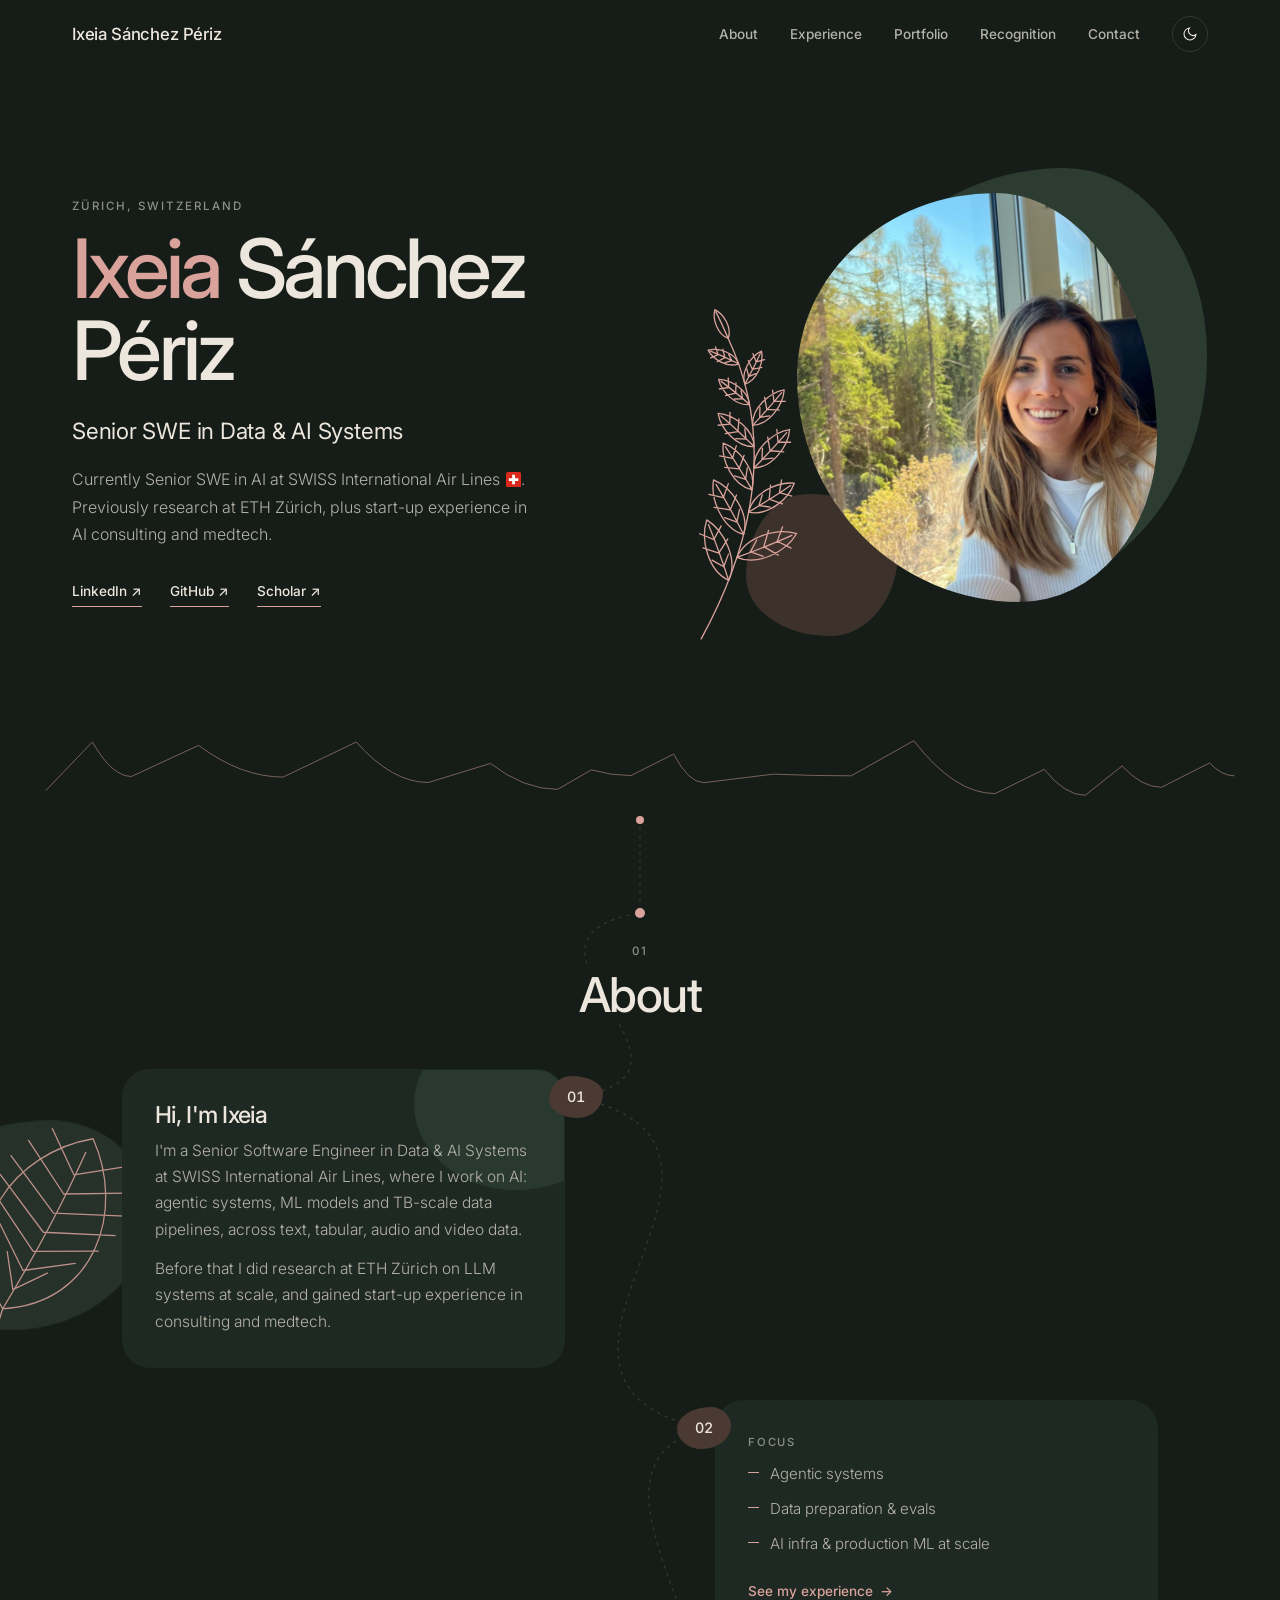
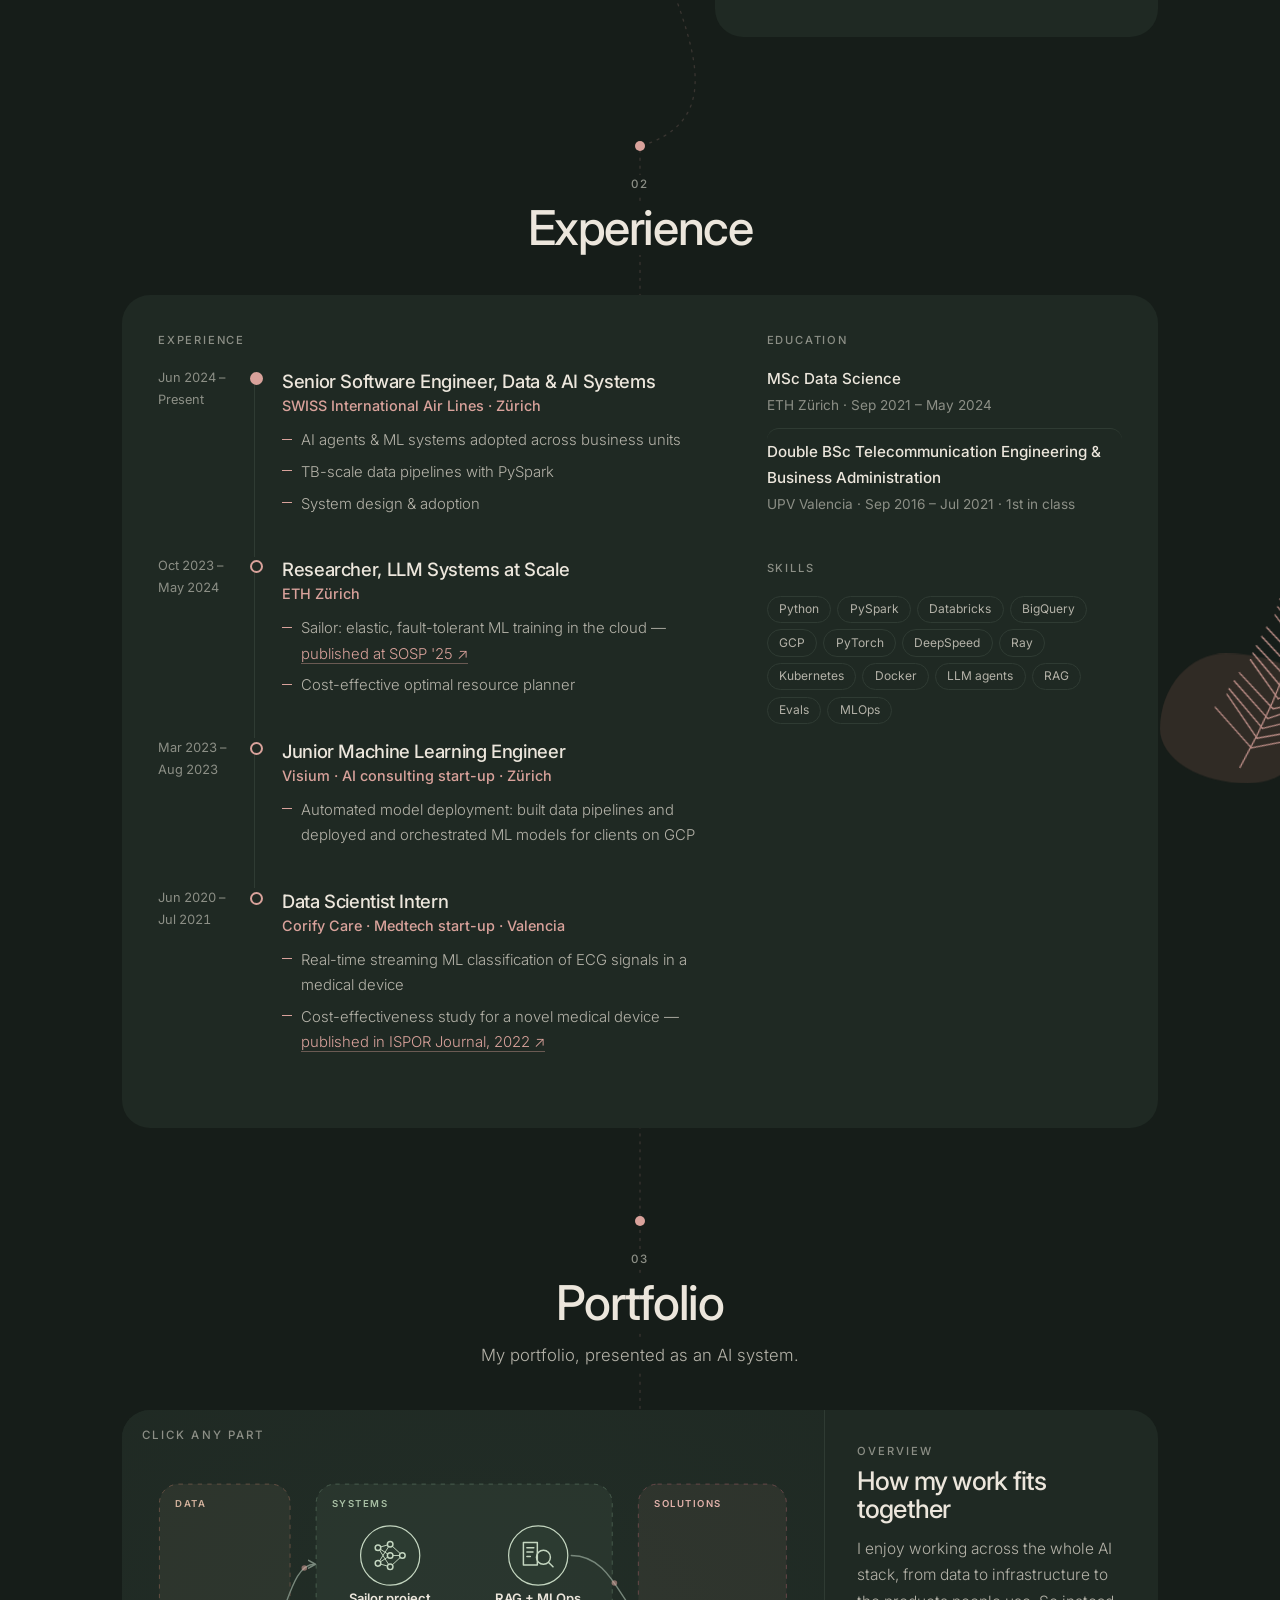
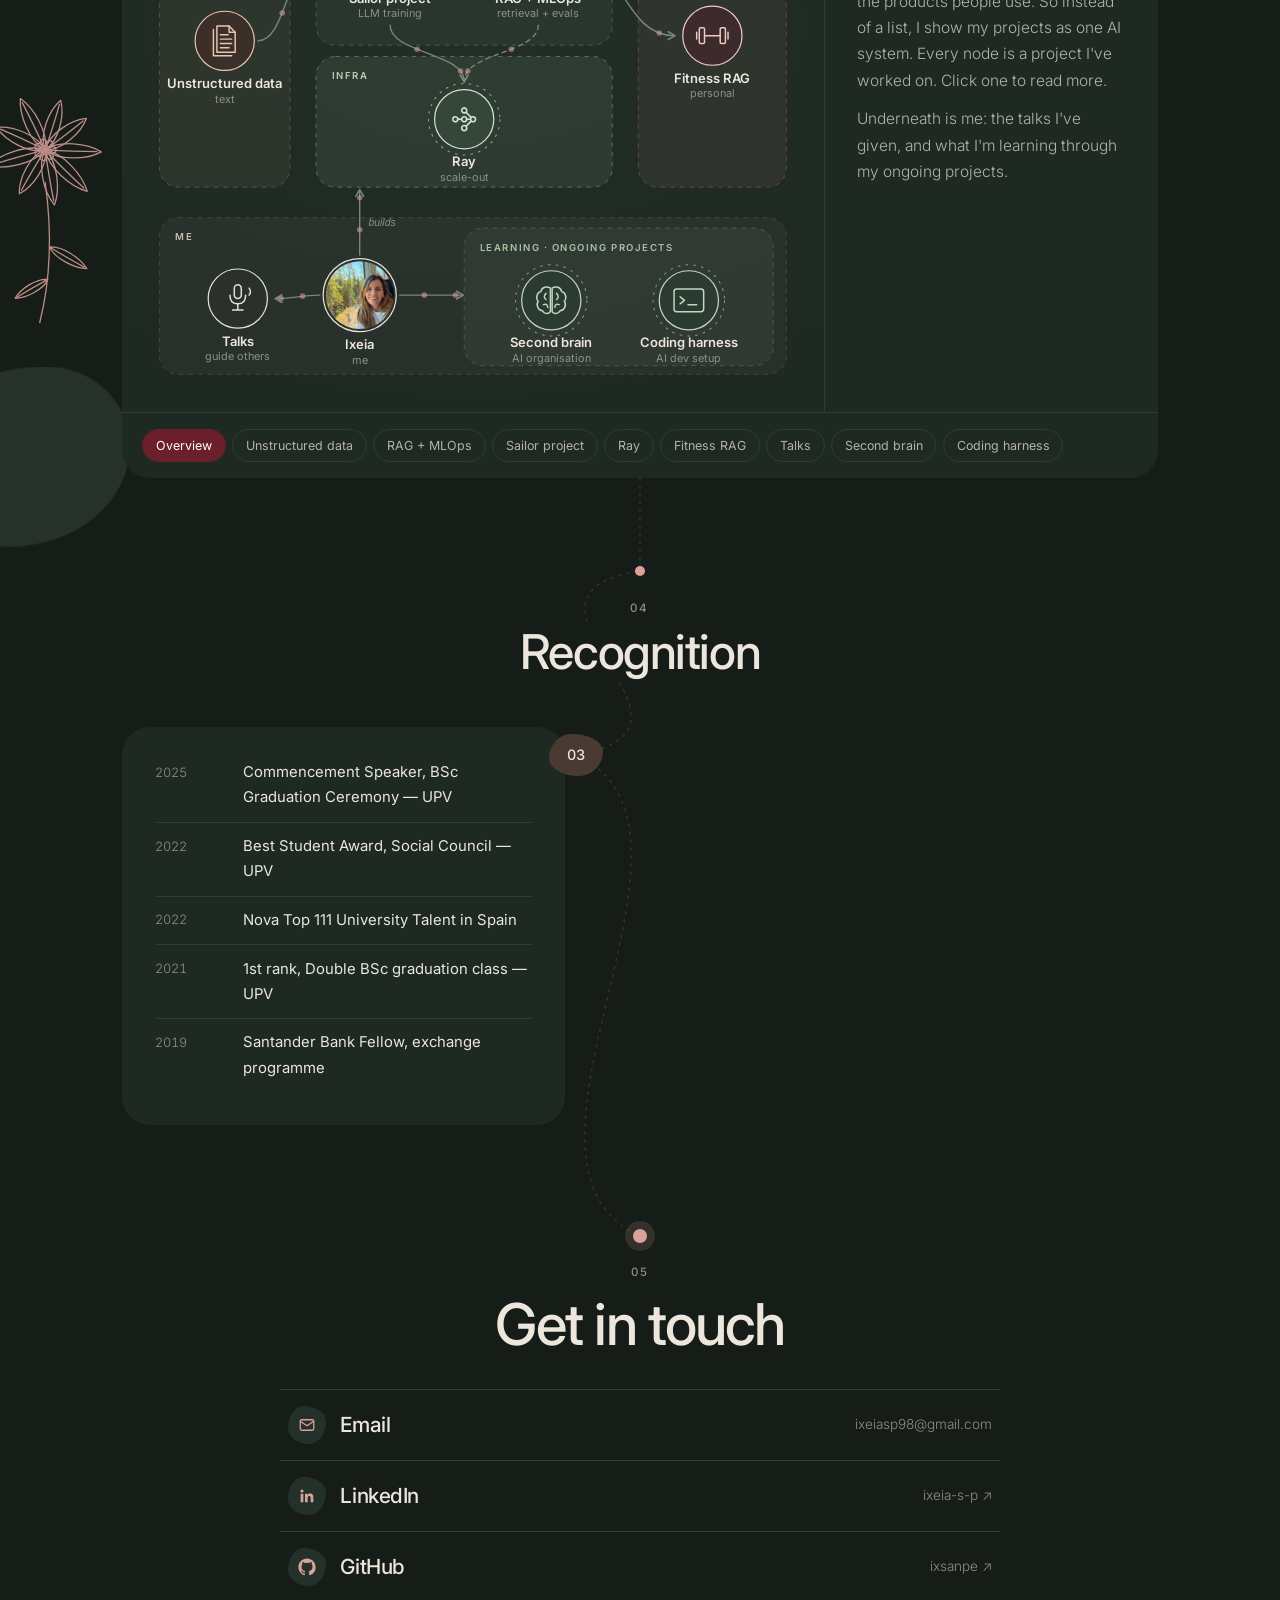
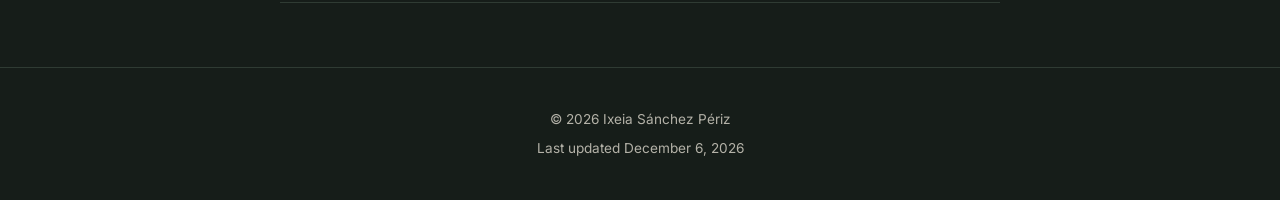
==== commit 79861fea: "Fill the #TODO portfolio panels and add a TODO list - Short descriptions for the Unstructured data, " ====
--- a/index.html
+++ b/index.html
@@ -1052,10 +1052,10 @@
                     <p class="eyebrow">In progress</p>
                     <h3>Ongoing projects</h3>
                     <ul>
-                        <li><strong>Unstructured data processing:</strong> turning raw text into data that RAG systems can use.</li>
-                        <li><strong>Ray Data &amp; distributed GPU training:</strong> scaling out data processing and training.</li>
-                        <li><strong>Second brain:</strong> using AI to organise my notes and knowledge.</li>
-                        <li><strong>Coding harness:</strong> my AI development setup.</li>
+                        <li><strong>Unstructured data processing:</strong> turning raw, unstructured text into clean, structured data for retrieval and models (parsing, chunking, data quality).</li>
+                        <li><strong>Ray Data &amp; distributed GPU training:</strong> distributed data processing with Ray Data and multi-GPU training with Ray Train, learned hands-on.</li>
+                        <li><strong>Second brain:</strong> using AI to capture, organise and find my notes and knowledge.</li>
+                        <li><strong>Coding harness:</strong> my AI development setup: the agents, tools and workflows I use to write, test and ship code with AI.</li>
                     </ul>
                 </article>
             </div>
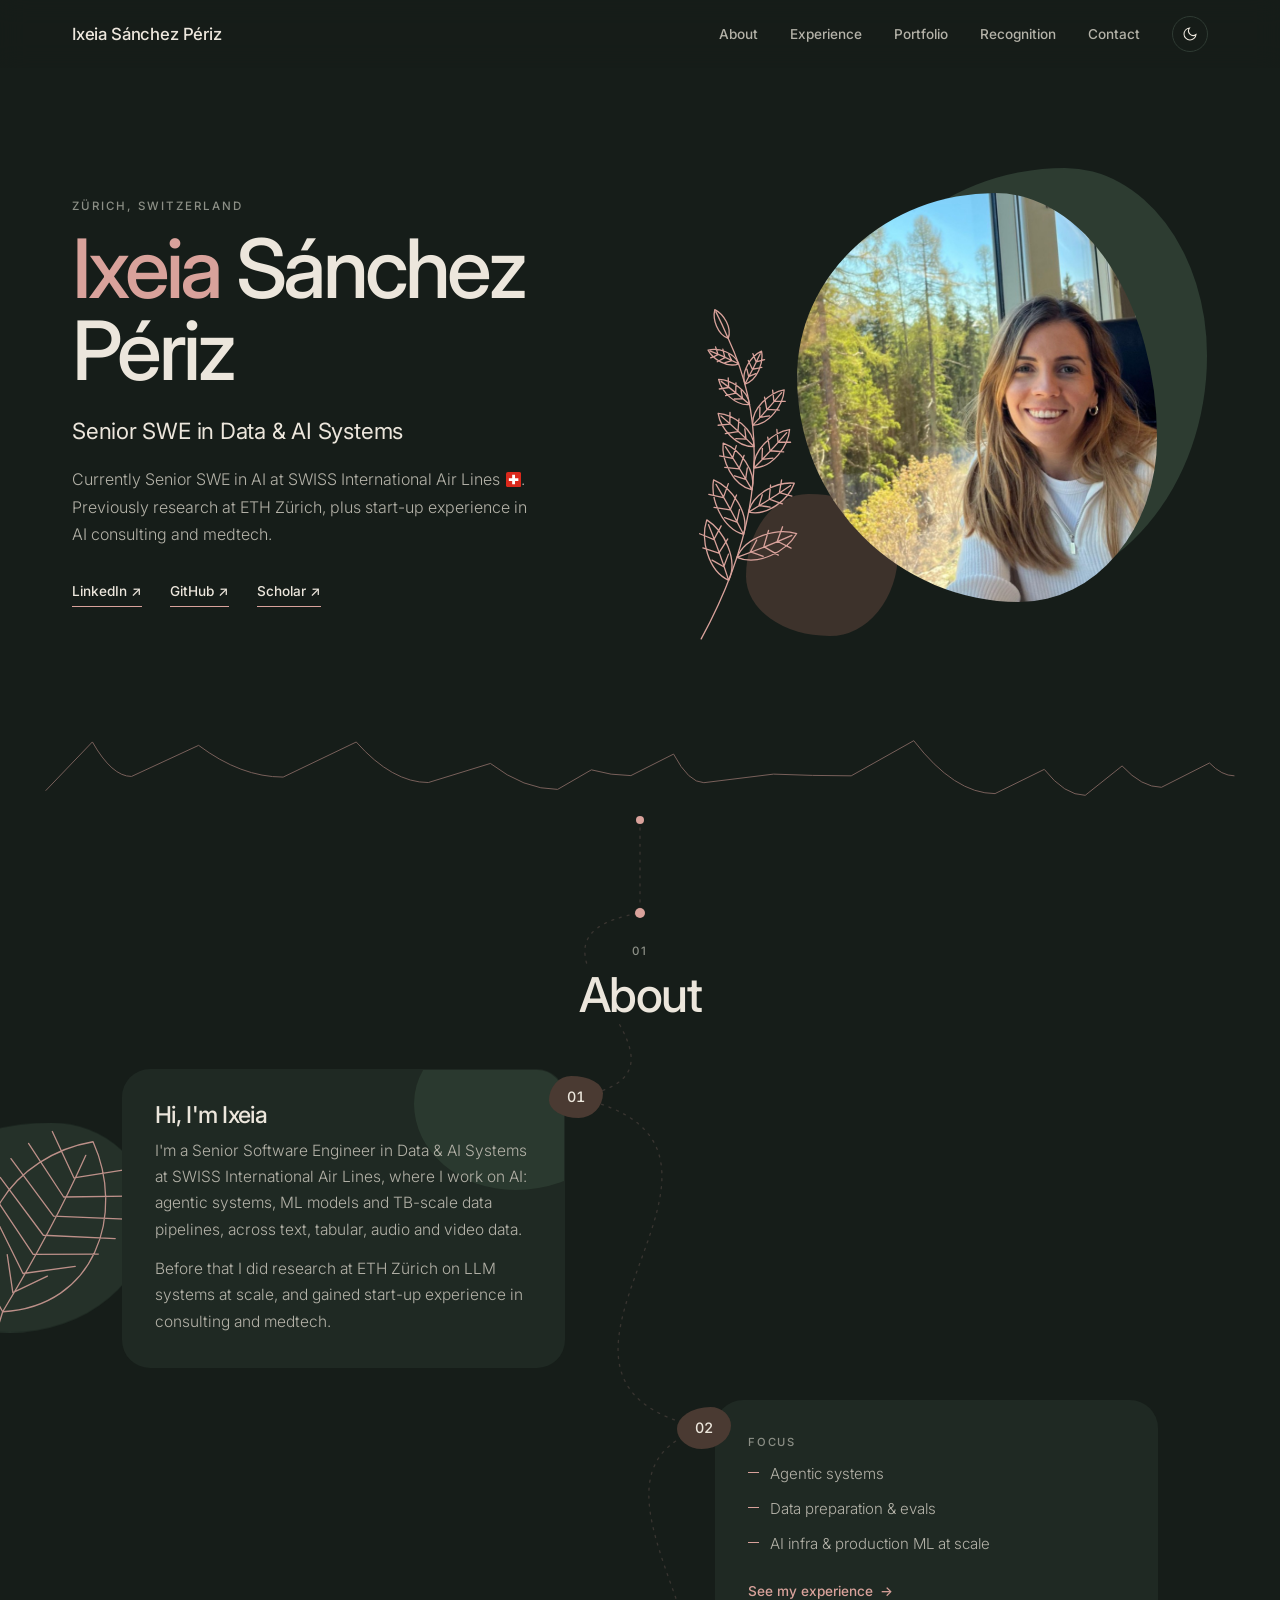
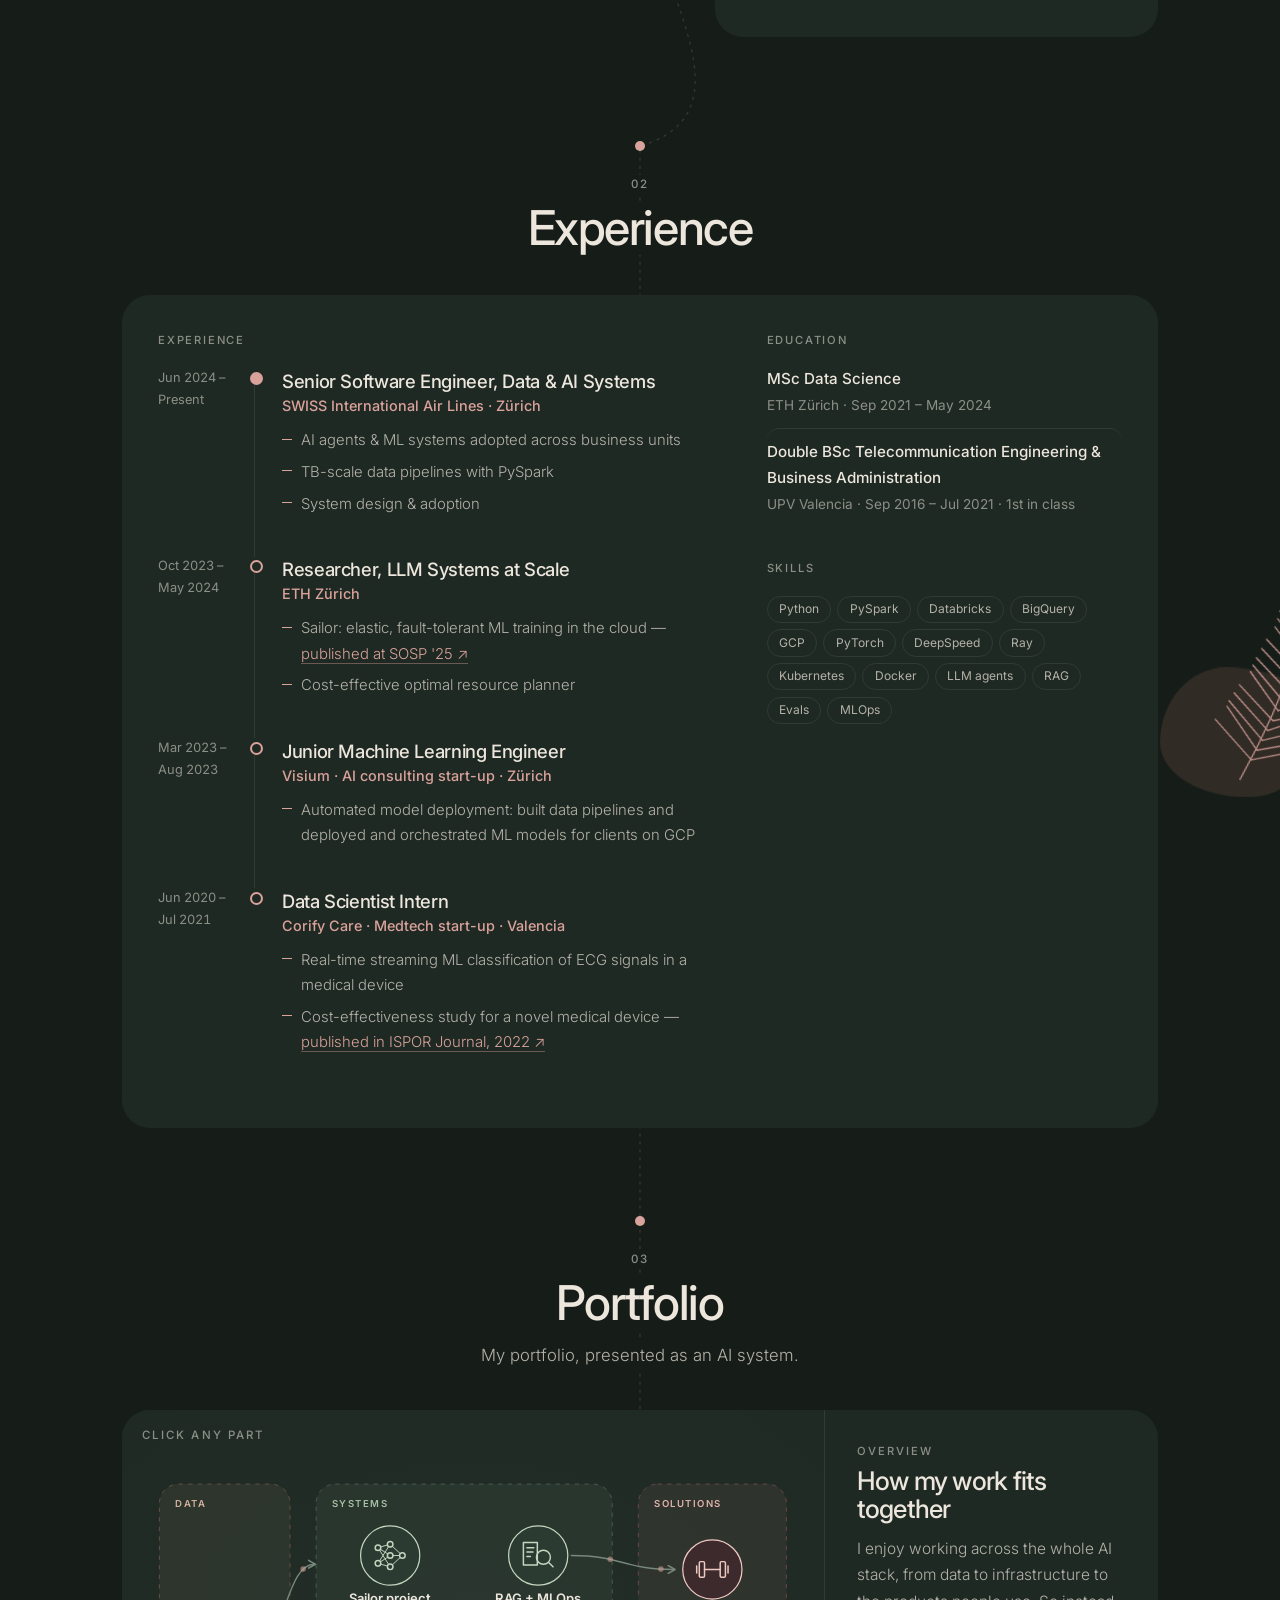
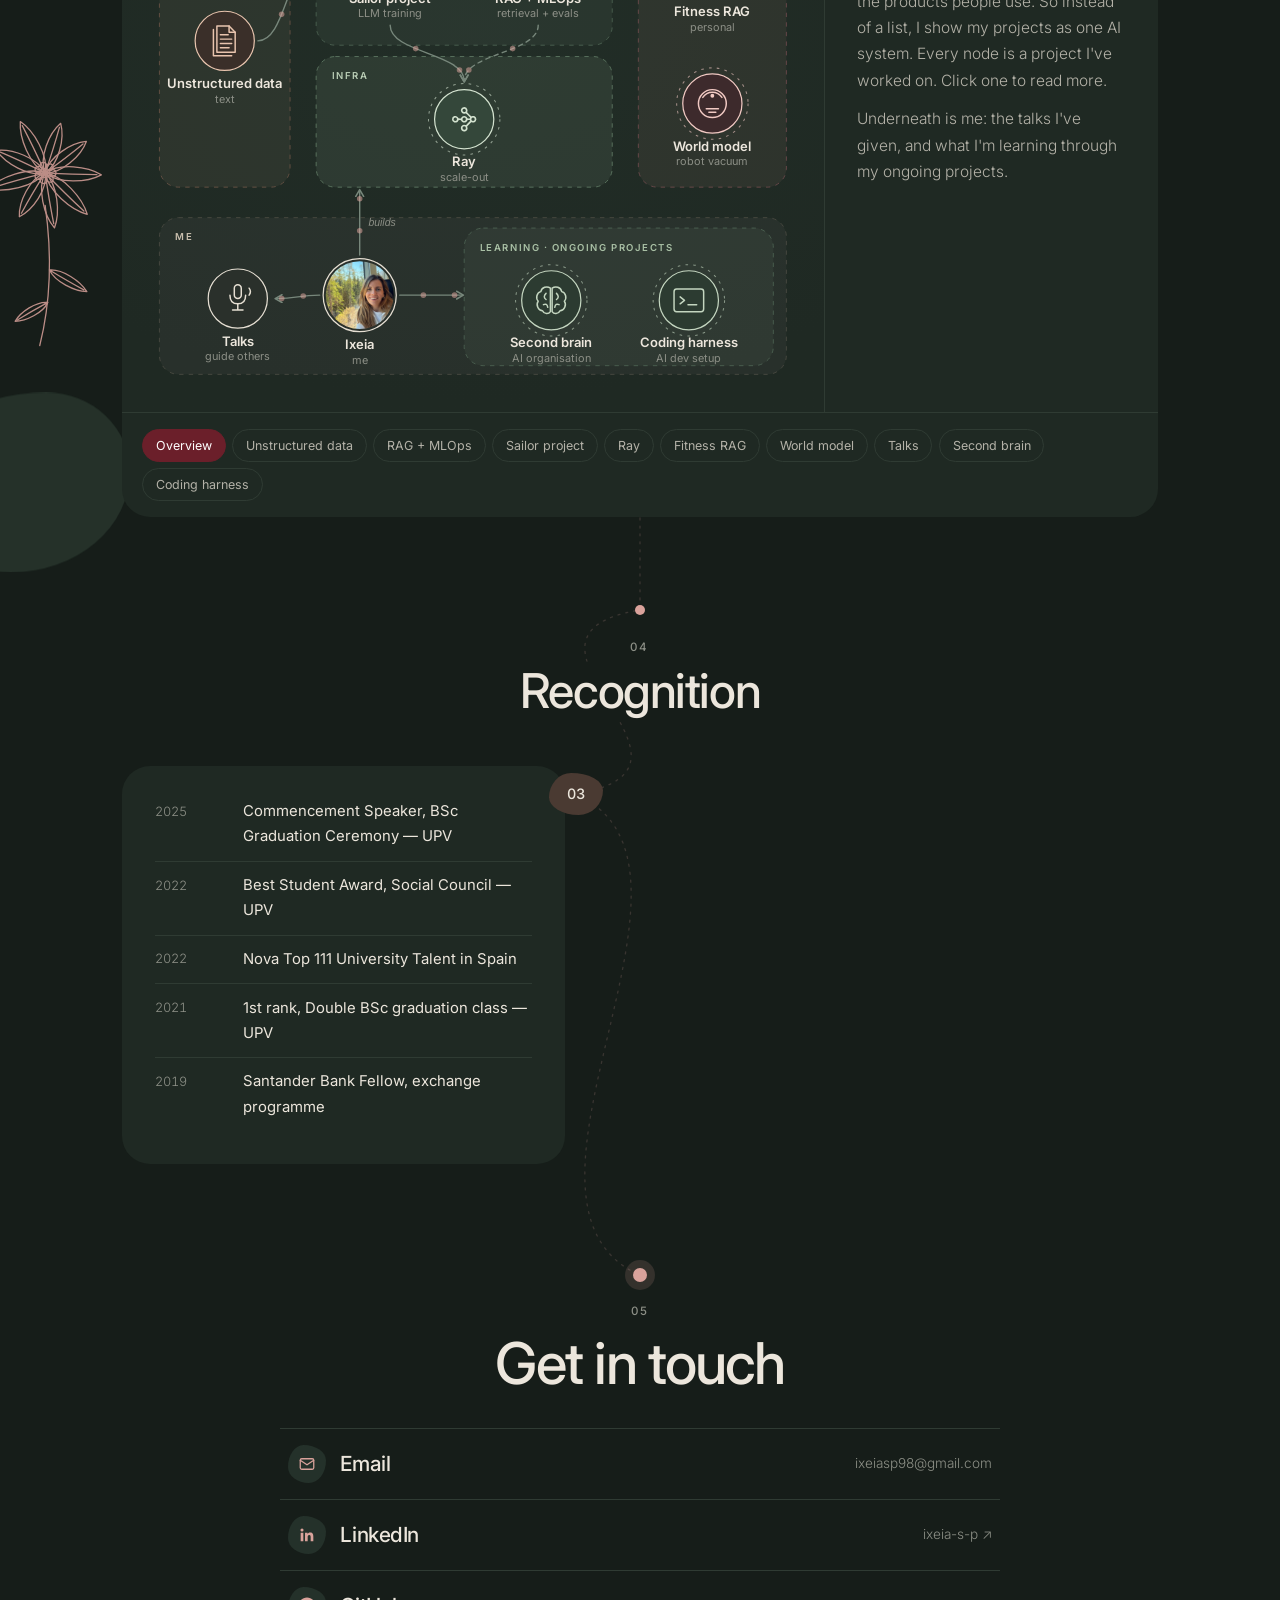
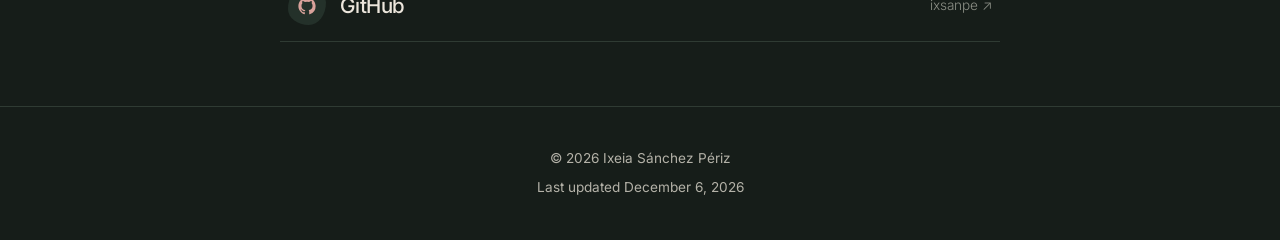
==== commit 86618188: "Add robot vacuum world model project - projects/robot-world-model.html: short case study with a setu" ====
--- a/index.html
+++ b/index.html
@@ -1024,7 +1024,7 @@
                 <article>
                     <p class="eyebrow">Overview</p>
                     <h3>How my work fits together</h3>
-                    <p>I work across the whole AI stack, from data to infrastructure to the products people use, so my projects are drawn as one AI system: unstructured data feeds the systems (RAG + MLOps, and Sailor for LLM training), which run on infrastructure (Ray, GPUs and cloud) and power a solution (Fitness RAG). Underneath is me: I build the systems, give talks, and keep learning through ongoing projects.</p>
+                    <p>I work across the whole AI stack, from data to infrastructure to the products people use, so my projects are drawn as one AI system: unstructured data feeds the systems (RAG + MLOps, and Sailor for LLM training), which run on infrastructure (Ray, GPUs and cloud) and power solutions (Fitness RAG and a world model for my robot vacuum). Underneath is me: I build the systems, give talks, and keep learning through ongoing projects.</p>
                 </article>
                 <article>
                     <p class="eyebrow">Research · SOSP '25</p>
@@ -1039,6 +1039,13 @@
                     <p>A retrieval system over 873 exercises: hybrid BM25 + dense retrieval fused with RRF, contrastive fine-tuning of the embedder (Recall@10 0.36 → 0.81), MLflow tracking, Milvus Lite and a local LLM for grounded answers, all measured with a 69-query labelled eval set.</p>
                     <p class="tags">RAG · Hybrid search · Embeddings · MLflow · Ollama</p>
                     <p class="card-links"><a class="read-more" href="projects/fitness-rag.html">Case study →</a> <a class="read-more" href="https://github.com/ixsanpe/fitness-ai-assistant">Code ↗</a></p>
+                </article>
+                <article>
+                    <p class="eyebrow">Side project · 2026 · in progress</p>
+                    <h3>A world model for my robot vacuum</h3>
+                    <p>A model that predicts what my robot vacuum's camera will see next, given the action it takes. A frozen DINOv2 encoder and a small transformer, trained on my own recordings. Now I'm testing planning with it on the real robot.</p>
+                    <p class="tags">World models · PyTorch · DINOv2 · Robotics</p>
+                    <p class="card-links"><a class="read-more" href="projects/robot-world-model.html">Case study →</a> <a class="read-more" href="https://github.com/ixsanpe/systems-lab/tree/main/04-world-models">Code ↗</a></p>
                 </article>
                 <article>
                     <p class="eyebrow">Talks</p>
